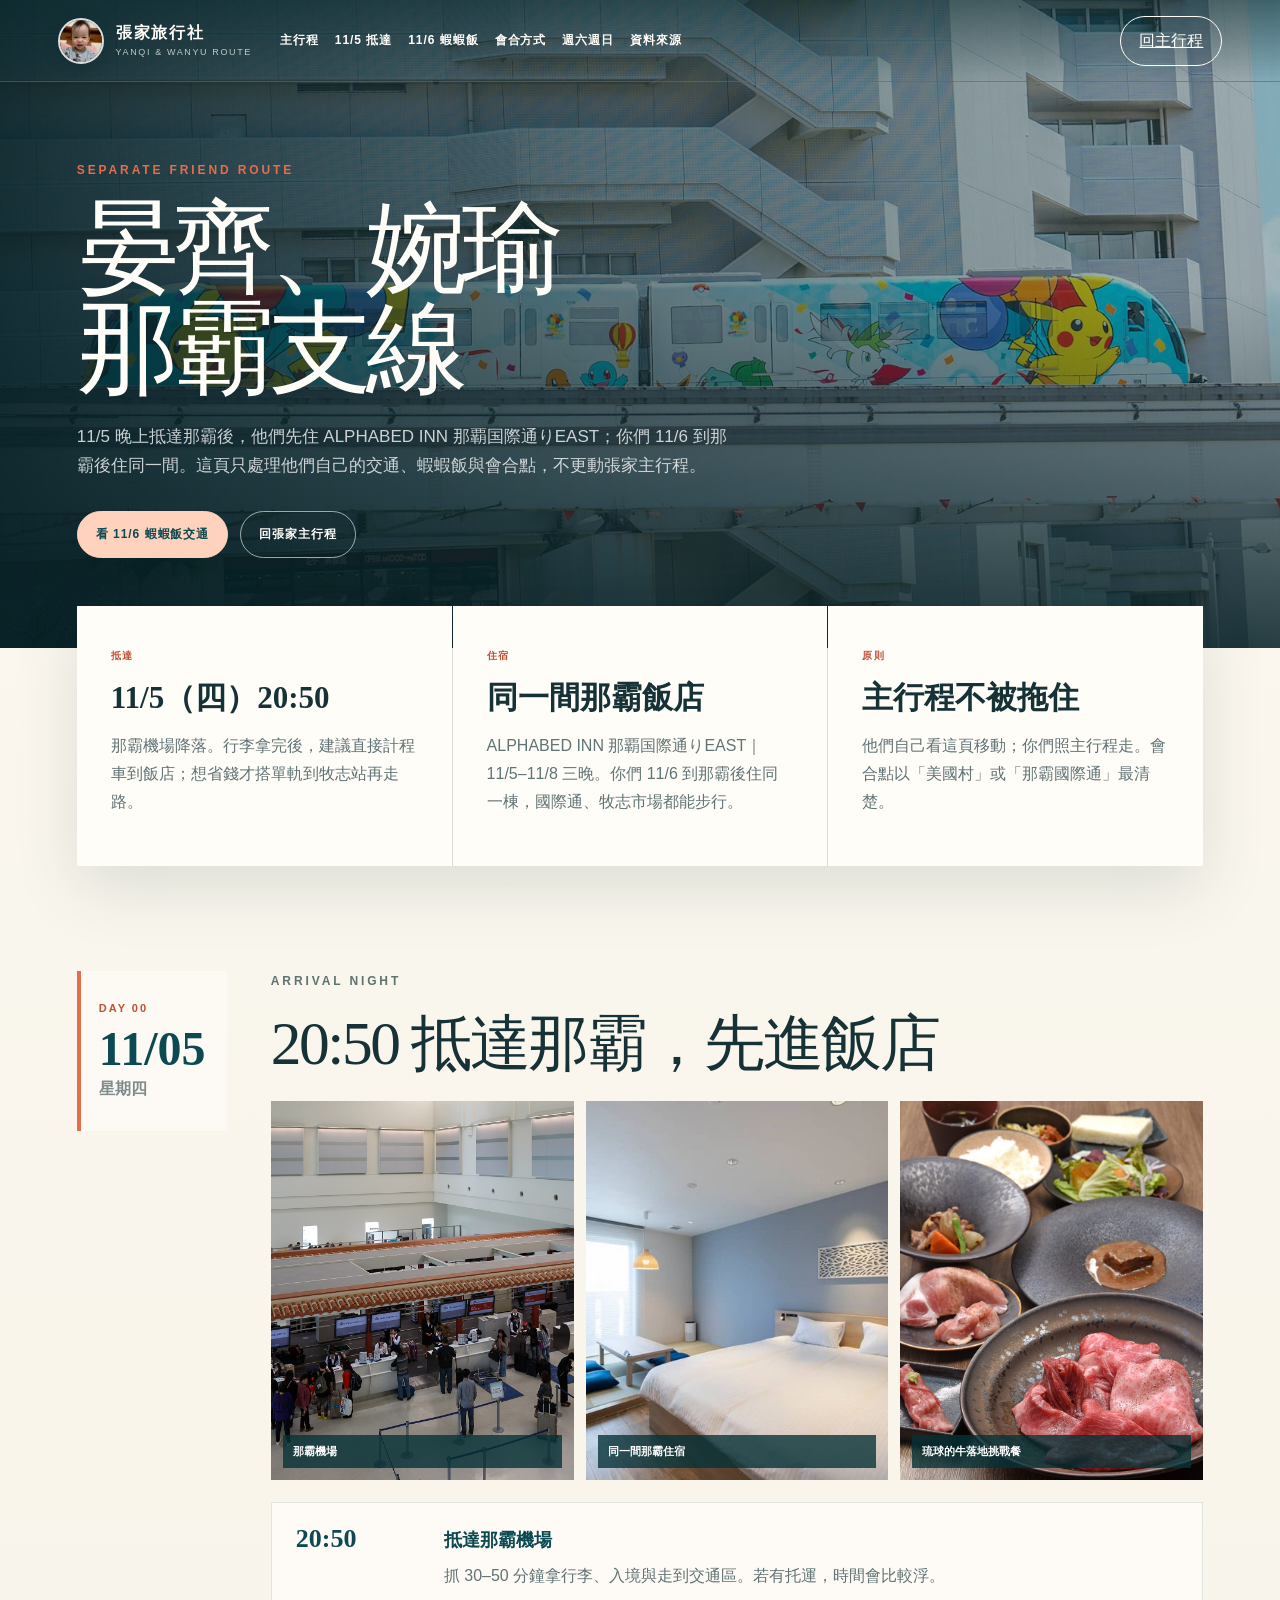
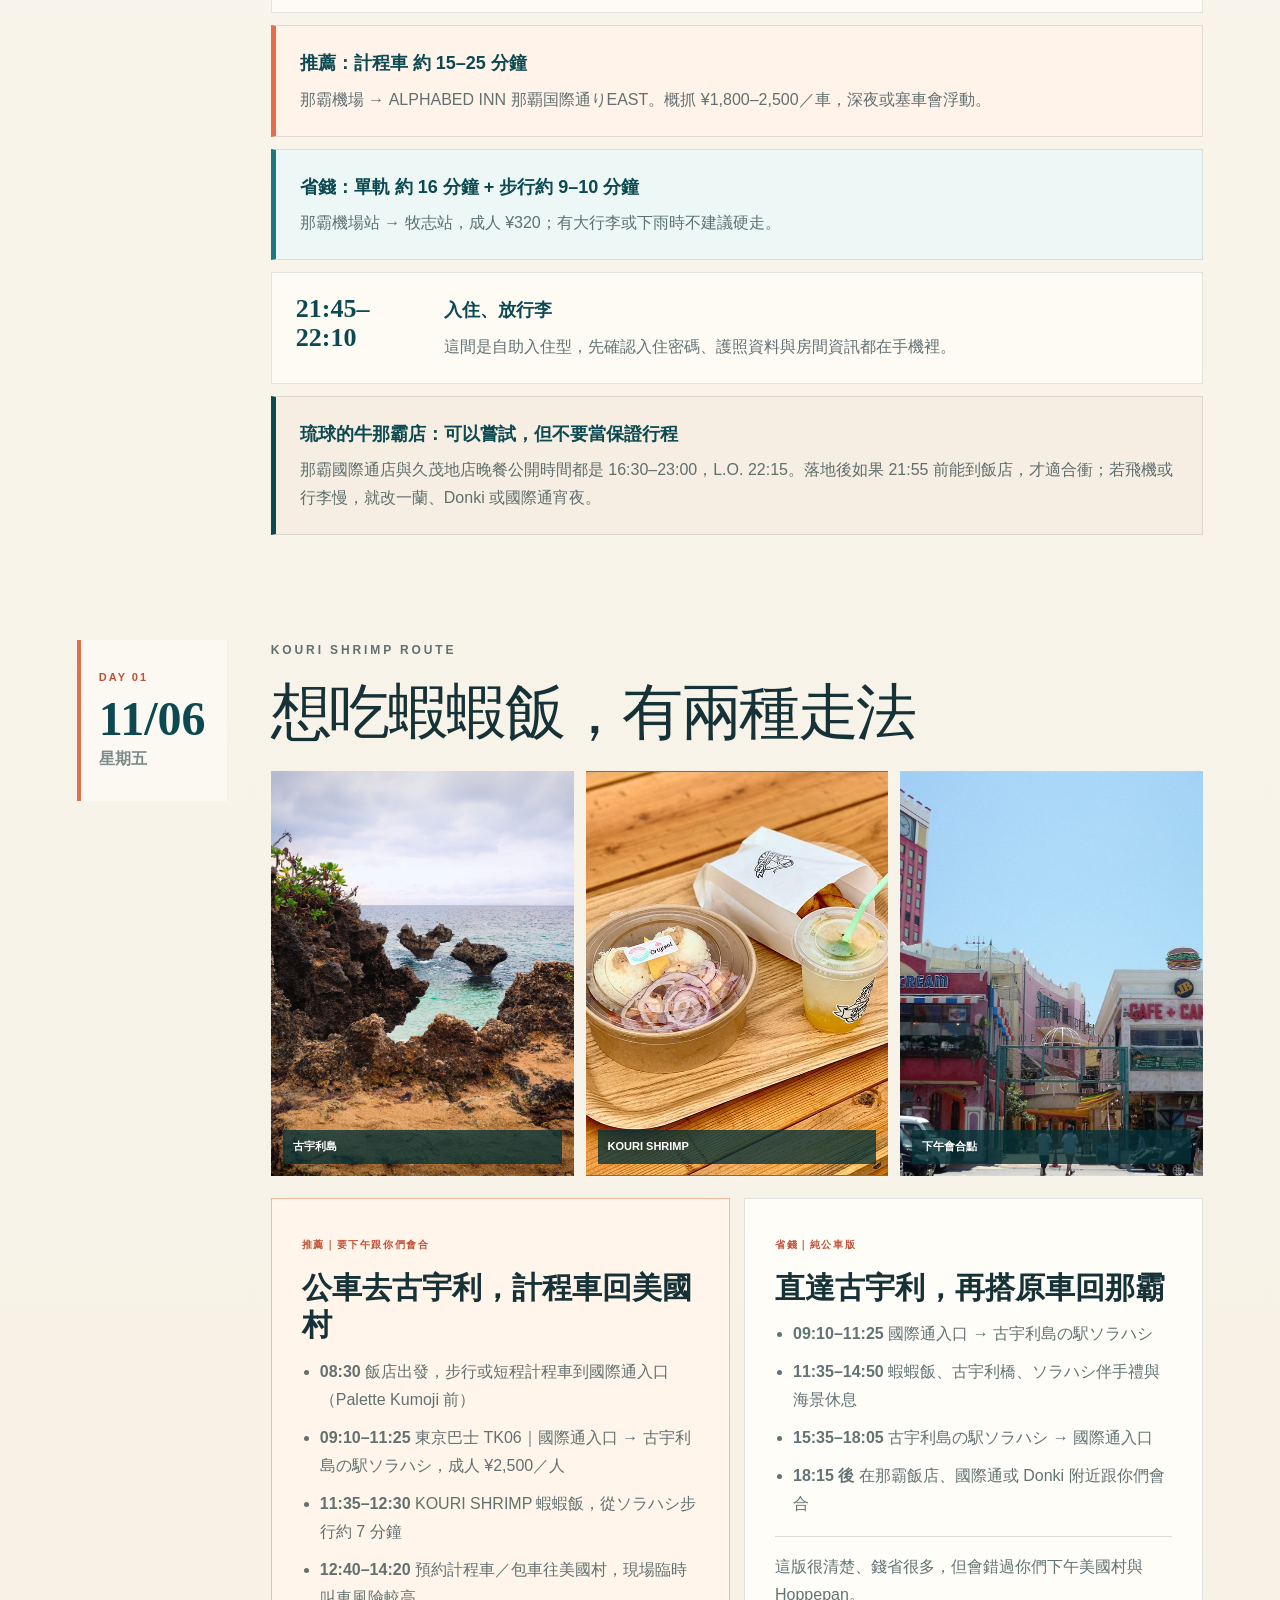
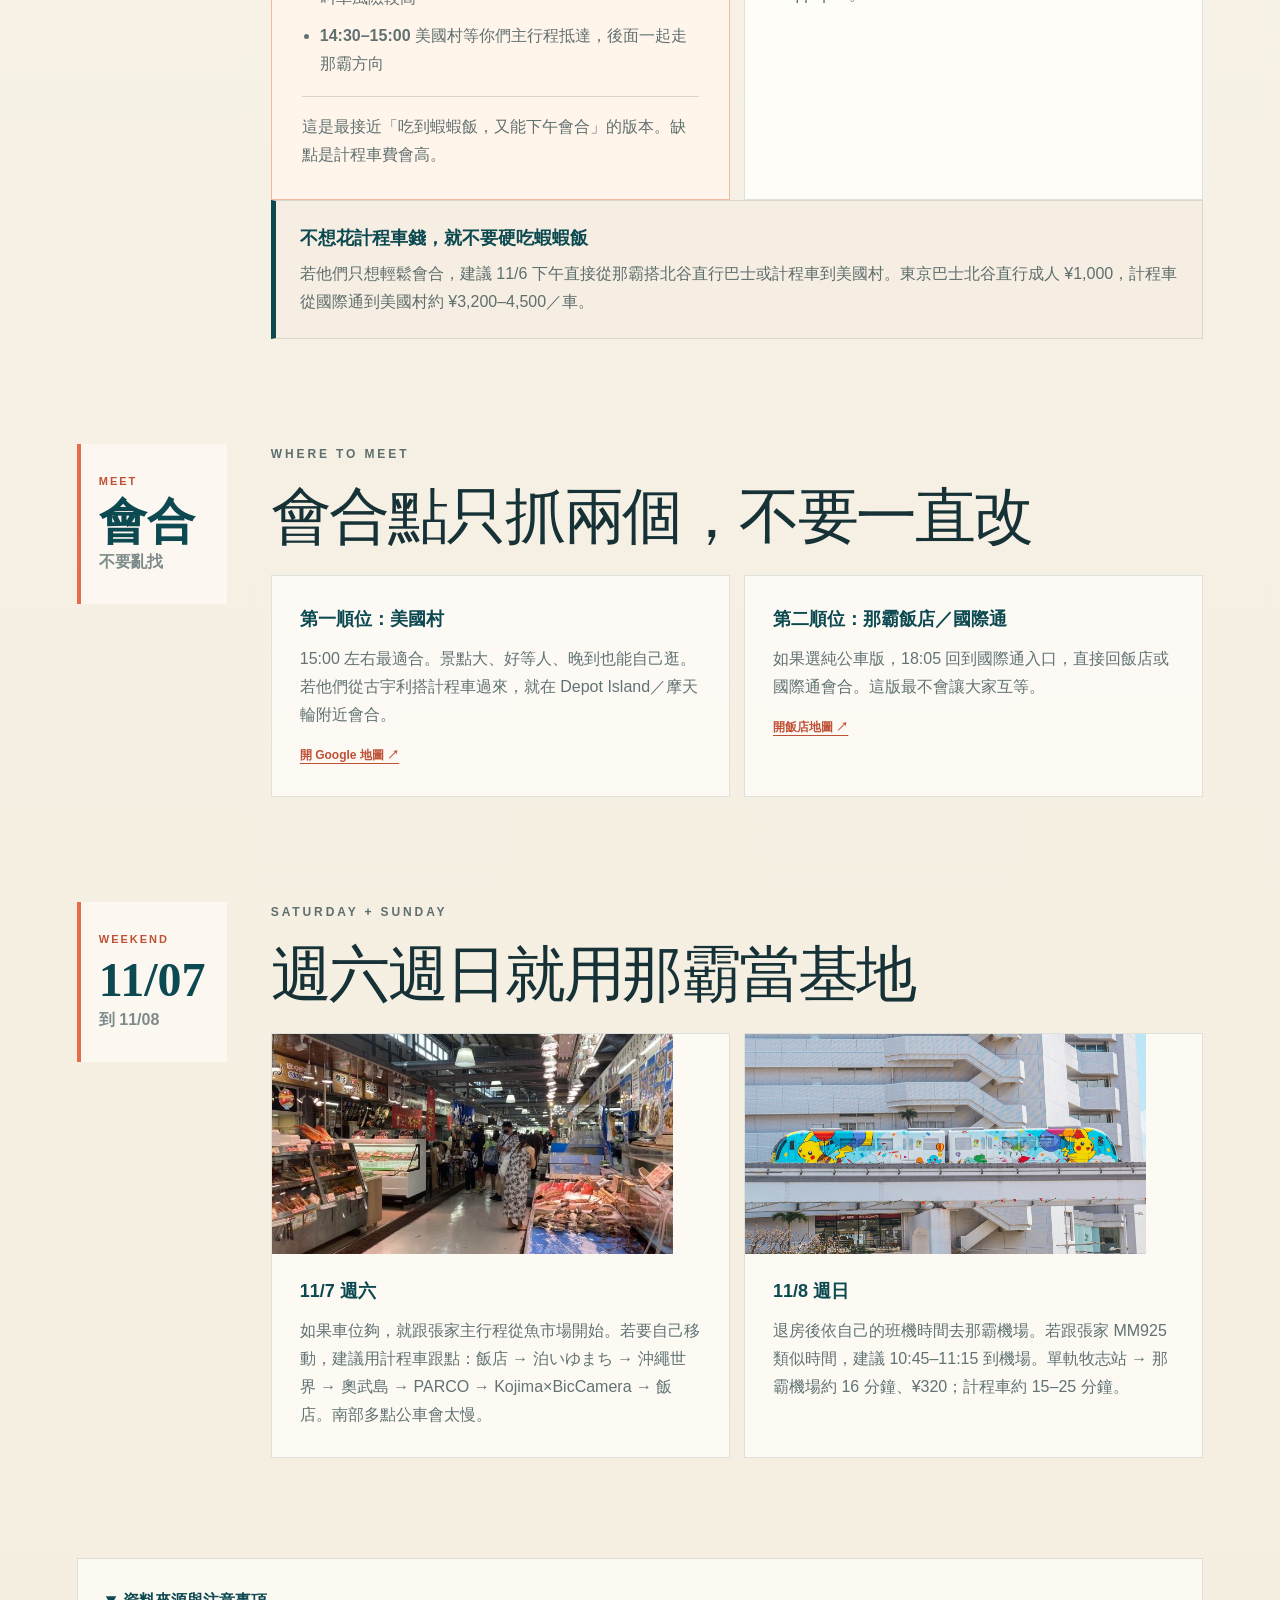
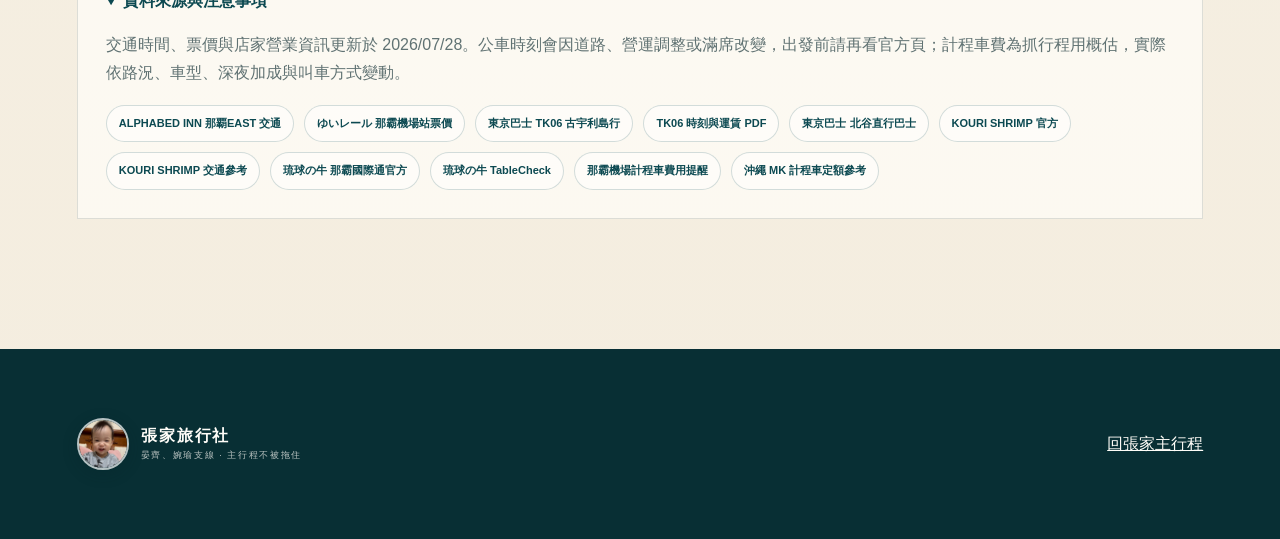
==== friends.html @ fd2e8e37 "Add friend transit route page" ====
<!doctype html>
<html lang="zh-Hant">
<head>
  <meta charset="utf-8">
  <meta name="viewport" content="width=device-width, initial-scale=1">
  <meta name="description" content="晏齊、婉瑜 2026 沖繩支線：11/5 晚到那霸，住 ALPHABED INN 那覇国際通りEAST，整理公車、單軌與計程車會合路線。">
  <meta name="theme-color" content="#0c4951">
  <title>晏齊、婉瑜沖繩支線｜張家旅行社</title>
  <link rel="stylesheet" href="styles.css?v=20260728-friends-1">
</head>
<body class="friend-page">
  <header class="site-header friend-header">
    <a class="brand" href="index.html#top" aria-label="回到張家旅行社主行程">
      <img class="brand-avatar" src="assets/chang-avatar.jpg?v=20260612-2" alt="張家旅行社大頭貼">
      <span>
        <strong>張家旅行社</strong>
        <small>YANQI & WANYU ROUTE</small>
      </span>
    </a>
    <nav id="desktopNav" aria-label="朋友路線導覽">
      <a href="index.html#itinerary">主行程</a>
      <a href="#arrival">11/5 抵達</a>
      <a href="#kouri">11/6 蝦蝦飯</a>
      <a href="#join">會合方式</a>
      <a href="#sat-sun">週六週日</a>
      <a href="#friend-sources">資料來源</a>
    </nav>
    <a class="print-button" href="index.html#itinerary">回主行程</a>
    <button class="menu-button" id="menuButton" type="button" aria-expanded="false" aria-controls="mobileNav">
      <span></span><span></span><span></span><b>選單</b>
    </button>
  </header>

  <div class="mobile-nav-backdrop" id="mobileNavBackdrop" hidden></div>
  <nav class="mobile-nav" id="mobileNav" aria-label="朋友路線手機導覽" aria-hidden="true">
    <div class="mobile-nav-head">
      <span>晏齊、婉瑜路線</span>
      <button id="closeMenuButton" type="button" aria-label="關閉選單">×</button>
    </div>
    <p class="mobile-nav-section-title">他們看這頁</p>
    <a href="#arrival"><b>01</b><span>11/5 抵達那霸<small>機場到飯店、琉球的牛風險</small></span></a>
    <a href="#kouri"><b>02</b><span>11/6 蝦蝦飯支線<small>公車省錢版與計程車會合版</small></span></a>
    <a href="#join"><b>03</b><span>跟主行程會合<small>美國村或那霸國際通</small></span></a>
    <a href="#sat-sun"><b>04</b><span>週六週日<small>那霸同行或自行移動</small></span></a>
    <a href="index.html#itinerary"><b>主</b><span>回張家主行程<small>你們原本的自駕路線</small></span></a>
  </nav>

  <nav class="mobile-quick-nav friend-quick-nav" aria-label="朋友路線快捷導覽">
    <a href="#arrival"><span>5</span>抵達</a>
    <a href="#kouri"><span>蝦</span>蝦飯</a>
    <a href="#join"><span>合</span>會合</a>
    <a href="#sat-sun"><span>日</span>週末</a>
    <button id="quickMenuButton" type="button"><span>☰</span>更多</button>
  </nav>

  <main id="top">
    <section class="friend-hero">
      <img src="assets/naha-monorail.jpg" alt="那霸單軌電車與市區交通">
      <div class="friend-hero-shade"></div>
      <div class="section-wrap friend-hero-content">
        <p class="section-kicker">SEPARATE FRIEND ROUTE</p>
        <h1>晏齊、婉瑜<br>那霸支線</h1>
        <p>11/5 晚上抵達那霸後，他們先住 ALPHABED INN 那覇国際通りEAST；你們 11/6 到那霸後住同一間。這頁只處理他們自己的交通、蝦蝦飯與會合點，不更動張家主行程。</p>
        <div class="friend-hero-actions">
          <a href="#kouri">看 11/6 蝦蝦飯交通</a>
          <a href="index.html#itinerary">回張家主行程</a>
        </div>
      </div>
    </section>

    <section class="friend-overview section-wrap">
      <article>
        <span>抵達</span>
        <h2>11/5（四）20:50</h2>
        <p>那霸機場降落。行李拿完後，建議直接計程車到飯店；想省錢才搭單軌到牧志站再走路。</p>
      </article>
      <article>
        <span>住宿</span>
        <h2>同一間那霸飯店</h2>
        <p>ALPHABED INN 那覇国際通りEAST｜11/5–11/8 三晚。你們 11/6 到那霸後住同一棟，國際通、牧志市場都能步行。</p>
      </article>
      <article>
        <span>原則</span>
        <h2>主行程不被拖住</h2>
        <p>他們自己看這頁移動；你們照主行程走。會合點以「美國村」或「那霸國際通」最清楚。</p>
      </article>
    </section>

    <section class="friend-day section-wrap" id="arrival">
      <div class="friend-day-side">
        <small>DAY 00</small>
        <b>11/05</b>
        <span>星期四</span>
      </div>
      <div class="friend-day-body">
        <p class="section-kicker">ARRIVAL NIGHT</p>
        <h2>20:50 抵達那霸，先進飯店</h2>
        <div class="friend-photo-row">
          <figure><img src="assets/naha-airport.jpg" alt="那霸機場"><figcaption>那霸機場</figcaption></figure>
          <figure><img src="assets/alphabed-inn-east-room.jpg?v=20260618-room-1" alt="ALPHABED INN 那霸房間"><figcaption>同一間那霸住宿</figcaption></figure>
          <figure><img src="assets/ryukyu-beef.jpg" alt="琉球的牛燒肉"><figcaption>琉球的牛落地挑戰餐</figcaption></figure>
        </div>
        <div class="friend-route-list">
          <div class="friend-step"><time>20:50</time><div><b>抵達那霸機場</b><p>抓 30–50 分鐘拿行李、入境與走到交通區。若有托運，時間會比較浮。</p></div></div>
          <div class="friend-move"><b>推薦：計程車 約 15–25 分鐘</b><p>那霸機場 → ALPHABED INN 那覇国際通りEAST。概抓 ¥1,800–2,500／車，深夜或塞車會浮動。</p></div>
          <div class="friend-move is-soft"><b>省錢：單軌 約 16 分鐘 + 步行約 9–10 分鐘</b><p>那霸機場站 → 牧志站，成人 ¥320；有大行李或下雨時不建議硬走。</p></div>
          <div class="friend-step"><time>21:45–22:10</time><div><b>入住、放行李</b><p>這間是自助入住型，先確認入住密碼、護照資料與房間資訊都在手機裡。</p></div></div>
          <div class="friend-alert"><b>琉球的牛那霸店：可以嘗試，但不要當保證行程</b><p>那霸國際通店與久茂地店晚餐公開時間都是 16:30–23:00，L.O. 22:15。落地後如果 21:55 前能到飯店，才適合衝；若飛機或行李慢，就改一蘭、Donki 或國際通宵夜。</p></div>
        </div>
      </div>
    </section>

    <section class="friend-day section-wrap" id="kouri">
      <div class="friend-day-side">
        <small>DAY 01</small>
        <b>11/06</b>
        <span>星期五</span>
      </div>
      <div class="friend-day-body">
        <p class="section-kicker">KOURI SHRIMP ROUTE</p>
        <h2>想吃蝦蝦飯，有兩種走法</h2>
        <div class="friend-photo-row">
          <figure><img src="assets/kouri-heart.jpg" alt="古宇利島海景"><figcaption>古宇利島</figcaption></figure>
          <figure><img src="assets/kouri-shrimp.jpg" alt="KOURI SHRIMP 蝦蝦飯"><figcaption>KOURI SHRIMP</figcaption></figure>
          <figure><img src="assets/american-village.jpg" alt="美國村"><figcaption>下午會合點</figcaption></figure>
        </div>

        <div class="friend-option-grid">
          <article class="friend-option-card is-recommended">
            <span>推薦｜要下午跟你們會合</span>
            <h3>公車去古宇利，計程車回美國村</h3>
            <ul>
              <li><b>08:30</b> 飯店出發，步行或短程計程車到國際通入口（Palette Kumoji 前）</li>
              <li><b>09:10–11:25</b> 東京巴士 TK06｜國際通入口 → 古宇利島の駅ソラハシ，成人 ¥2,500／人</li>
              <li><b>11:35–12:30</b> KOURI SHRIMP 蝦蝦飯，從ソラハシ步行約 7 分鐘</li>
              <li><b>12:40–14:20</b> 預約計程車／包車往美國村，現場臨時叫車風險較高</li>
              <li><b>14:30–15:00</b> 美國村等你們主行程抵達，後面一起走那霸方向</li>
            </ul>
            <p>這是最接近「吃到蝦蝦飯，又能下午會合」的版本。缺點是計程車費會高。</p>
          </article>

          <article class="friend-option-card">
            <span>省錢｜純公車版</span>
            <h3>直達古宇利，再搭原車回那霸</h3>
            <ul>
              <li><b>09:10–11:25</b> 國際通入口 → 古宇利島の駅ソラハシ</li>
              <li><b>11:35–14:50</b> 蝦蝦飯、古宇利橋、ソラハシ伴手禮與海景休息</li>
              <li><b>15:35–18:05</b> 古宇利島の駅ソラハシ → 國際通入口</li>
              <li><b>18:15 後</b> 在那霸飯店、國際通或 Donki 附近跟你們會合</li>
            </ul>
            <p>這版很清楚、錢省很多，但會錯過你們下午美國村與 Hoppepan。</p>
          </article>
        </div>

        <div class="friend-alert">
          <b>不想花計程車錢，就不要硬吃蝦蝦飯</b>
          <p>若他們只想輕鬆會合，建議 11/6 下午直接從那霸搭北谷直行巴士或計程車到美國村。東京巴士北谷直行成人 ¥1,000，計程車從國際通到美國村約 ¥3,200–4,500／車。</p>
        </div>
      </div>
    </section>

    <section class="friend-day section-wrap" id="join">
      <div class="friend-day-side">
        <small>MEET</small>
        <b>會合</b>
        <span>不要亂找</span>
      </div>
      <div class="friend-day-body">
        <p class="section-kicker">WHERE TO MEET</p>
        <h2>會合點只抓兩個，不要一直改</h2>
        <div class="friend-join-grid">
          <article>
            <h3>第一順位：美國村</h3>
            <p>15:00 左右最適合。景點大、好等人、晚到也能自己逛。若他們從古宇利搭計程車過來，就在 Depot Island／摩天輪附近會合。</p>
            <a href="https://www.google.com/maps/search/?api=1&query=American%20Village%20Okinawa" target="_blank" rel="noreferrer">開 Google 地圖 ↗</a>
          </article>
          <article>
            <h3>第二順位：那霸飯店／國際通</h3>
            <p>如果選純公車版，18:05 回到國際通入口，直接回飯店或國際通會合。這版最不會讓大家互等。</p>
            <a href="https://www.google.com/maps/search/?api=1&query=ALPHABED%20INN%20%E9%82%A3%E8%A6%87%E5%9B%BD%E9%9A%9B%E9%80%9A%E3%82%8AEAST" target="_blank" rel="noreferrer">開飯店地圖 ↗</a>
          </article>
        </div>
      </div>
    </section>

    <section class="friend-day section-wrap" id="sat-sun">
      <div class="friend-day-side">
        <small>WEEKEND</small>
        <b>11/07</b>
        <span>到 11/08</span>
      </div>
      <div class="friend-day-body">
        <p class="section-kicker">SATURDAY + SUNDAY</p>
        <h2>週六週日就用那霸當基地</h2>
        <div class="friend-weekend-grid">
          <article>
            <img src="assets/market-fish-2.jpg" alt="泊いゆまち魚市場">
            <h3>11/7 週六</h3>
            <p>如果車位夠，就跟張家主行程從魚市場開始。若要自己移動，建議用計程車跟點：飯店 → 泊いゆまち → 沖繩世界 → 奧武島 → PARCO → Kojima×BicCamera → 飯店。南部多點公車會太慢。</p>
          </article>
          <article>
            <img src="assets/naha-monorail.jpg" alt="那霸單軌">
            <h3>11/8 週日</h3>
            <p>退房後依自己的班機時間去那霸機場。若跟張家 MM925 類似時間，建議 10:45–11:15 到機場。單軌牧志站 → 那霸機場約 16 分鐘、¥320；計程車約 15–25 分鐘。</p>
          </article>
        </div>
      </div>
    </section>

    <section class="friend-sources section-wrap" id="friend-sources">
      <details open>
        <summary>資料來源與注意事項</summary>
        <p>交通時間、票價與店家營業資訊更新於 2026/07/28。公車時刻會因道路、營運調整或滿席改變，出發前請再看官方頁；計程車費為抓行程用概估，實際依路況、車型、深夜加成與叫車方式變動。</p>
        <div>
          <a href="https://alphabed-inn.jp/naha-east/access" target="_blank" rel="noreferrer">ALPHABED INN 那覇EAST 交通</a>
          <a href="https://www.yui-rail.co.jp/tc/routemap/nahakuko/?t=fare" target="_blank" rel="noreferrer">ゆいレール 那霸機場站票價</a>
          <a href="https://www.tokyobus.jp/okinawa/one-city-bus05/" target="_blank" rel="noreferrer">東京巴士 TK06 古宇利島行</a>
          <a href="https://www.tokyobus.jp/okinawa/wp-content/themes/tokyobus-okinawa/pdf/tk06-timetable2026.pdf" target="_blank" rel="noreferrer">TK06 時刻與運賃 PDF</a>
          <a href="https://www.tokyobus.jp/okinawa/one-city-bus04/" target="_blank" rel="noreferrer">東京巴士 北谷直行巴士</a>
          <a href="https://lovesokinawa.co.jp/" target="_blank" rel="noreferrer">KOURI SHRIMP 官方</a>
          <a href="https://www.gltjp.com/en/directory/item/14833/" target="_blank" rel="noreferrer">KOURI SHRIMP 交通參考</a>
          <a href="https://www.u-shi.net/naha.html" target="_blank" rel="noreferrer">琉球の牛 那霸國際通官方</a>
          <a href="https://www.tablecheck.com/ja/shops/yakiniku-naha/reserve" target="_blank" rel="noreferrer">琉球の牛 TableCheck</a>
          <a href="https://www.naha-airport.co.jp/access/taxi/" target="_blank" rel="noreferrer">那霸機場計程車費用提醒</a>
          <a href="https://www.mk-group.co.jp/okinawa/airport/" target="_blank" rel="noreferrer">沖繩 MK 計程車定額參考</a>
        </div>
      </details>
    </section>
  </main>

  <footer>
    <a class="brand" href="index.html#top">
      <img class="brand-avatar footer-avatar" src="assets/chang-avatar.jpg?v=20260612-2" alt="張家旅行社大頭貼">
      <span><strong>張家旅行社</strong><small>晏齊、婉瑜支線 · 主行程不被拖住</small></span>
    </a>
    <a href="index.html#itinerary">回張家主行程</a>
  </footer>

  <script>
    const header = document.querySelector(".site-header");
    const menuButton = document.querySelector("#menuButton");
    const quickMenuButton = document.querySelector("#quickMenuButton");
    const mobileNav = document.querySelector("#mobileNav");
    const mobileNavBackdrop = document.querySelector("#mobileNavBackdrop");
    const closeMenuButton = document.querySelector("#closeMenuButton");

    function setMobileMenu(isOpen) {
      document.body.classList.toggle("menu-open", isOpen);
      mobileNav.classList.toggle("is-open", isOpen);
      mobileNav.setAttribute("aria-hidden", String(!isOpen));
      menuButton.setAttribute("aria-expanded", String(isOpen));
      mobileNavBackdrop.hidden = !isOpen;
    }

    window.addEventListener("scroll", () => {
      header.classList.toggle("scrolled", window.scrollY > 60);
    }, { passive: true });

    [menuButton, quickMenuButton].forEach(button => button?.addEventListener("click", () => setMobileMenu(true)));
    closeMenuButton?.addEventListener("click", () => setMobileMenu(false));
    mobileNavBackdrop?.addEventListener("click", () => setMobileMenu(false));
    mobileNav?.querySelectorAll("a").forEach(link => link.addEventListener("click", () => setMobileMenu(false)));
  </script>
</body>
</html>
---- styles.css ----
:root {
  --ink: #163237;
  --deep: #0c4951;
  --sea: #1b7880;
  --aqua: #9dd9d2;
  --sand: #f2eadb;
  --paper: #fbf8f0;
  --white: #fffdf8;
  --coral: #e46d4b;
  --coral-dark: #bf5137;
  --line: rgba(22, 50, 55, 0.16);
  --shadow: 0 22px 60px rgba(20, 54, 58, 0.13);
}

* {
  box-sizing: border-box;
}

[hidden] {
  display: none !important;
}

html {
  scroll-behavior: smooth;
  overflow-x: hidden;
}

body {
  margin: 0;
  overflow-x: hidden;
  color: var(--ink);
  background: var(--paper);
  font-family: "Noto Sans TC", "PingFang TC", "Microsoft JhengHei", sans-serif;
  line-height: 1.75;
}

img {
  display: block;
  max-width: 100%;
}

button,
a {
  font: inherit;
}

a {
  color: inherit;
}

.site-header {
  position: fixed;
  z-index: 20;
  top: 0;
  left: 0;
  width: 100%;
  height: 82px;
  display: flex;
  align-items: center;
  justify-content: space-between;
  gap: 28px;
  padding: 0 4.5vw;
  color: var(--white);
  border-bottom: 1px solid rgba(255,255,255,0.2);
  background: linear-gradient(to bottom, rgba(8, 40, 44, 0.55), transparent);
  transition: background .25s, height .25s, box-shadow .25s;
}

.site-header.scrolled {
  height: 68px;
  color: var(--ink);
  background: rgba(251, 248, 240, 0.96);
  box-shadow: 0 8px 30px rgba(9, 44, 48, .1);
  backdrop-filter: blur(12px);
}

.brand {
  display: inline-flex;
  align-items: center;
  gap: 12px;
  text-decoration: none;
  line-height: 1.15;
}

.brand-mark {
  width: 42px;
  height: 42px;
  display: grid;
  place-items: center;
  color: var(--white);
  background: var(--coral);
  border-radius: 50%;
  font-family: Georgia, serif;
  font-size: 20px;
  font-weight: 700;
}

.brand-avatar {
  width: 46px;
  height: 46px;
  flex: 0 0 46px;
  object-fit: cover;
  object-position: center 30%;
  border: 2px solid rgba(255,255,255,.84);
  border-radius: 50%;
  box-shadow: 0 4px 15px rgba(5, 35, 39, .24);
}

.footer-avatar {
  width: 52px;
  height: 52px;
  flex-basis: 52px;
  border-color: rgba(255,255,255,.7);
}

.site-header.scrolled .brand-avatar {
  border-color: rgba(12, 73, 81, .18);
}

.brand strong,
.brand small {
  display: block;
}

.brand strong {
  letter-spacing: .12em;
}

.brand small {
  margin-top: 5px;
  font-size: 9px;
  letter-spacing: .18em;
  opacity: .72;
}

.site-header nav {
  display: flex;
  align-items: center;
  flex: 1 1 auto;
  gap: 16px;
  min-width: 0;
  margin-left: auto;
  overflow-x: auto;
  scrollbar-width: none;
  white-space: nowrap;
}

.site-header nav::-webkit-scrollbar {
  display: none;
}

.site-header nav a {
  flex: 0 0 auto;
  font-size: 12px;
  font-weight: 700;
  text-decoration: none;
  letter-spacing: .08em;
}

.print-button {
  padding: 10px 18px;
  color: inherit;
  border: 1px solid currentColor;
  border-radius: 999px;
  background: transparent;
  cursor: pointer;
}

.menu-button,
.mobile-nav,
.mobile-nav-backdrop,
.mobile-quick-nav,
.mobile-home-actions {
  display: none;
}

.menu-button {
  width: 52px;
  height: 52px;
  align-items: center;
  justify-content: center;
  flex-direction: column;
  gap: 4px;
  padding: 6px;
  color: inherit;
  border: 1px solid currentColor;
  border-radius: 50%;
  background: transparent;
}

.menu-button span {
  width: 19px;
  height: 1px;
  background: currentColor;
}

.menu-button b {
  margin-top: 1px;
  font-size: 8px;
  letter-spacing: .08em;
}

.hero {
  position: relative;
  min-height: 780px;
  height: 100vh;
  overflow: hidden;
  color: var(--white);
  background: var(--deep);
}

.hero > img {
  width: 100%;
  height: 100%;
  object-fit: cover;
  object-position: center center;
  animation: heroZoom 18s ease-out both;
}

@keyframes heroZoom {
  from { transform: scale(1.04); }
  to { transform: scale(1.13); }
}

.hero-shade {
  position: absolute;
  inset: 0;
  background:
    linear-gradient(90deg, rgba(20, 20, 18, .76) 0%, rgba(18, 27, 27, .35) 47%, rgba(18, 27, 27, .05) 78%),
    linear-gradient(0deg, rgba(9, 31, 33, .55) 0%, transparent 44%);
}

.hero-content {
  position: absolute;
  z-index: 2;
  top: 50%;
  left: 9vw;
  width: min(700px, 82vw);
  transform: translateY(-48%);
}

.eyebrow,
.section-kicker {
  margin: 0 0 18px;
  color: var(--coral);
  font-size: 12px;
  font-weight: 800;
  letter-spacing: .24em;
}

.hero .eyebrow {
  color: #ffd4bd;
}

.hero h1 {
  margin: 0;
  font-family: Georgia, "Noto Serif TC", serif;
  font-size: clamp(70px, 10vw, 150px);
  font-weight: 400;
  line-height: .83;
  letter-spacing: -.06em;
}

.hero h1 em {
  color: #fff1db;
  font-style: normal;
  font-size: .65em;
  letter-spacing: .04em;
}

.hero-lead {
  max-width: 520px;
  margin: 34px 0 30px;
  font-family: "Noto Serif TC", Georgia, serif;
  font-size: 18px;
  letter-spacing: .08em;
}

.flight-card {
  width: min(540px, 100%);
  display: grid;
  grid-template-columns: 1fr 80px 1fr;
  align-items: center;
  padding: 18px 22px;
  border: 1px solid rgba(255,255,255,.35);
  border-radius: 8px;
  background: rgba(6, 49, 54, .42);
  backdrop-filter: blur(10px);
}

.airport-note {
  margin: 12px 0 0;
  color: rgba(255,255,255,.68);
  font-size: 9px;
  font-weight: 700;
  letter-spacing: .18em;
}

.flight-card > div:last-child {
  text-align: right;
}

.flight-card span,
.flight-card strong {
  display: block;
}

.flight-card span {
  font-size: 11px;
  letter-spacing: .16em;
  opacity: .76;
}

.flight-card strong {
  margin-top: 5px;
  font-family: Georgia, serif;
  font-size: 19px;
  letter-spacing: .08em;
}

.flight-card strong b {
  margin-left: 8px;
  color: #ffcfb0;
  font-size: 27px;
  font-weight: 400;
}

.flight-line {
  position: relative;
  height: 1px;
  background: rgba(255,255,255,.48);
}

.flight-line .plane {
  position: absolute;
  top: 50%;
  left: 50%;
  width: 25px;
  height: 25px;
  display: grid;
  place-items: center;
  color: #ffcfb0;
  border: 1px solid rgba(255,255,255,.5);
  border-radius: 50%;
  background: #1e6570;
  transform: translate(-50%, -50%);
}

.hero-meta {
  position: absolute;
  z-index: 2;
  right: 4.5vw;
  bottom: 34px;
  display: flex;
  gap: 28px;
  font-size: 10px;
  font-weight: 700;
  letter-spacing: .2em;
}

.section-wrap {
  width: min(1180px, 88vw);
  margin: 0 auto;
}

.friend-page {
  background: linear-gradient(180deg, #fbf8f0 0%, #f4eddf 100%);
}

.friend-page .site-header {
  color: var(--white);
}

.friend-page .site-header.scrolled {
  color: var(--ink);
}

.friend-hero {
  position: relative;
  min-height: 600px;
  display: grid;
  align-items: end;
  overflow: hidden;
  padding: 160px 0 90px;
  color: var(--white);
  background: var(--deep);
}

.friend-hero > img {
  position: absolute;
  inset: 0;
  width: 100%;
  height: 100%;
  object-fit: cover;
  object-position: center center;
  opacity: .82;
}

.friend-hero-shade {
  position: absolute;
  inset: 0;
  background:
    linear-gradient(90deg, rgba(5, 31, 36, .88), rgba(5, 31, 36, .48) 46%, rgba(5, 31, 36, .18)),
    linear-gradient(0deg, rgba(5, 31, 36, .78), rgba(5, 31, 36, 0) 55%);
}

.friend-hero-content {
  position: relative;
  z-index: 1;
  max-width: 760px;
  margin-left: 6vw;
}

.friend-hero h1 {
  margin: 12px 0 22px;
  font-family: Georgia, "Noto Serif TC", serif;
  font-size: clamp(56px, 8vw, 104px);
  font-weight: 400;
  line-height: .98;
  letter-spacing: -.055em;
}

.friend-hero p:not(.section-kicker) {
  max-width: 660px;
  margin: 0;
  color: rgba(255,255,255,.78);
  font-size: 17px;
}

.friend-hero-actions {
  display: flex;
  flex-wrap: wrap;
  gap: 12px;
  margin-top: 30px;
}

.friend-hero-actions a {
  padding: 12px 18px;
  border: 1px solid rgba(255,255,255,.6);
  border-radius: 999px;
  color: var(--white);
  text-decoration: none;
  font-size: 12px;
  font-weight: 900;
  letter-spacing: .08em;
}

.friend-hero-actions a:first-child {
  color: var(--deep);
  border-color: #ffd2bd;
  background: #ffd2bd;
}

.friend-overview {
  position: relative;
  z-index: 2;
  display: grid;
  grid-template-columns: repeat(3, 1fr);
  gap: 1px;
  margin-top: -42px;
  background: rgba(22,50,55,.14);
  box-shadow: var(--shadow);
}

.friend-overview article {
  min-height: 230px;
  padding: 34px;
  background: var(--white);
}

.friend-overview span,
.friend-option-card > span {
  color: var(--coral-dark);
  font-size: 10px;
  font-weight: 900;
  letter-spacing: .16em;
}

.friend-overview h2 {
  margin: 12px 0 10px;
  font-family: Georgia, "Noto Serif TC", serif;
  font-size: 31px;
  line-height: 1.15;
}

.friend-overview p,
.friend-day p,
.friend-option-card li,
.friend-sources p {
  color: rgba(22,50,55,.68);
}

.friend-day {
  display: grid;
  grid-template-columns: 150px 1fr;
  gap: 44px;
  padding-top: 105px;
}

.friend-day-side {
  position: sticky;
  top: 104px;
  align-self: start;
  padding: 28px 18px;
  color: var(--deep);
  border-left: 4px solid var(--coral);
  background: rgba(255,253,248,.68);
}

.friend-day-side small,
.friend-day-side b,
.friend-day-side span {
  display: block;
}

.friend-day-side small {
  color: var(--coral-dark);
  font-size: 11px;
  font-weight: 900;
  letter-spacing: .18em;
}

.friend-day-side b {
  margin: 7px 0 2px;
  font-family: Georgia, serif;
  font-size: 48px;
  line-height: 1;
}

.friend-day-side span {
  color: rgba(22,50,55,.55);
  font-weight: 700;
}

.friend-day-body {
  min-width: 0;
}

.friend-day-body h2 {
  margin: 0 0 24px;
  font-family: Georgia, "Noto Serif TC", serif;
  font-size: clamp(36px, 4.8vw, 64px);
  font-weight: 400;
  line-height: 1.1;
  letter-spacing: -.04em;
}

.friend-photo-row {
  display: grid;
  grid-template-columns: repeat(3, 1fr);
  gap: 12px;
  margin-bottom: 22px;
}

.friend-photo-row figure {
  position: relative;
  min-height: 210px;
  margin: 0;
  overflow: hidden;
  background: var(--deep);
}

.friend-photo-row img {
  width: 100%;
  height: 100%;
  object-fit: cover;
}

.friend-photo-row figcaption {
  position: absolute;
  right: 12px;
  bottom: 12px;
  left: 12px;
  padding: 7px 10px;
  color: white;
  background: rgba(6, 49, 54, .78);
  font-size: 11px;
  font-weight: 900;
}

.friend-route-list {
  display: grid;
  gap: 12px;
}

.friend-step,
.friend-move,
.friend-alert {
  padding: 22px 24px;
  border: 1px solid rgba(22,50,55,.12);
  background: rgba(255,253,248,.84);
}

.friend-step {
  display: grid;
  grid-template-columns: 128px 1fr;
  gap: 20px;
}

.friend-step time {
  color: var(--deep);
  font-family: Georgia, serif;
  font-size: 26px;
  font-weight: 700;
  line-height: 1.1;
}

.friend-step b,
.friend-move b,
.friend-alert b,
.friend-join-grid h3,
.friend-weekend-grid h3 {
  color: var(--deep);
  font-size: 18px;
}

.friend-step p,
.friend-move p,
.friend-alert p {
  margin: 6px 0 0;
}

.friend-move {
  border-left: 5px solid var(--coral);
  background: #fff3ea;
}

.friend-move.is-soft {
  border-left-color: var(--sea);
  background: #edf8f6;
}

.friend-alert {
  border-left: 5px solid var(--deep);
  background: #f6eee2;
}

.friend-option-grid {
  display: grid;
  grid-template-columns: 1fr 1fr;
  gap: 14px;
  margin-top: 20px;
}

.friend-option-card {
  padding: 30px;
  border: 1px solid rgba(22,50,55,.13);
  background: var(--white);
}

.friend-option-card.is-recommended {
  border-color: rgba(228,109,75,.45);
  background: #fff5eb;
}

.friend-option-card h3 {
  margin: 12px 0 14px;
  font-family: Georgia, "Noto Serif TC", serif;
  font-size: 30px;
  line-height: 1.25;
}

.friend-option-card ul {
  padding-left: 18px;
  margin: 0;
}

.friend-option-card li + li {
  margin-top: 10px;
}

.friend-option-card p {
  margin: 18px 0 0;
  padding-top: 16px;
  border-top: 1px solid var(--line);
}

.friend-join-grid,
.friend-weekend-grid {
  display: grid;
  grid-template-columns: repeat(2, 1fr);
  gap: 14px;
}

.friend-join-grid article,
.friend-weekend-grid article {
  padding: 28px;
  border: 1px solid rgba(22,50,55,.13);
  background: rgba(255,253,248,.84);
}

.friend-join-grid h3,
.friend-weekend-grid h3 {
  margin: 0 0 10px;
}

.friend-join-grid p,
.friend-weekend-grid p {
  margin: 0;
}

.friend-join-grid a {
  display: inline-block;
  margin-top: 16px;
  color: var(--coral-dark);
  font-size: 12px;
  font-weight: 900;
  text-underline-offset: 4px;
}

.friend-weekend-grid img {
  width: 100%;
  height: 220px;
  max-width: calc(100% + 56px);
  margin: -28px -28px 22px;
  object-fit: cover;
}

.friend-sources {
  padding: 100px 0 130px;
}

.friend-sources details {
  padding: 28px;
  border: 1px solid rgba(22,50,55,.14);
  background: rgba(255,253,248,.76);
}

.friend-sources summary {
  cursor: pointer;
  color: var(--deep);
  font-weight: 900;
}

.friend-sources div {
  display: flex;
  flex-wrap: wrap;
  gap: 10px;
  margin-top: 18px;
}

.friend-sources a {
  padding: 8px 12px;
  color: var(--deep);
  border: 1px solid rgba(12,73,81,.18);
  border-radius: 999px;
  background: rgba(255,255,255,.52);
  font-size: 11px;
  font-weight: 900;
  text-decoration: none;
}

.intro {
  display: grid;
  grid-template-columns: .9fr 1.1fr;
  gap: 10vw;
  padding-top: 130px;
  padding-bottom: 120px;
}

.intro h2,
.section-heading h2,
.festival-banner h2,
.route-summary h2,
.booking h2 {
  margin: 0;
  font-family: Georgia, "Noto Serif TC", serif;
  font-size: clamp(44px, 5.2vw, 74px);
  font-weight: 400;
  line-height: 1.15;
  letter-spacing: -.04em;
}

.intro-copy {
  padding-top: 34px;
  font-family: "Noto Serif TC", Georgia, serif;
  font-size: 18px;
}

.intro-copy > p {
  margin: 0;
}

.weather-note {
  display: grid;
  grid-template-columns: 100px 1fr;
  gap: 22px;
  margin-top: 38px;
  padding-top: 26px;
  border-top: 1px solid var(--line);
  font-family: "Noto Sans TC", sans-serif;
  font-size: 14px;
}

.weather-note strong {
  color: var(--coral-dark);
}

.island-mood {
  width: min(1380px, 94vw);
  min-height: 760px;
  display: grid;
  grid-template-columns: 1.05fr .95fr 1fr;
  grid-template-rows: 390px 300px;
  gap: 14px;
  margin: 0 auto 130px;
}

.island-mood figure {
  position: relative;
  min-width: 0;
  margin: 0;
  overflow: hidden;
  background: var(--deep);
}

.island-mood figure::after {
  position: absolute;
  inset: 0;
  content: "";
  background: linear-gradient(to top, rgba(4, 37, 41, .72), transparent 58%);
}

.island-mood img {
  width: 100%;
  height: 100%;
  object-fit: cover;
  transition: transform .8s ease;
}

.island-mood figure:hover img {
  transform: scale(1.045);
}

.island-mood figcaption {
  position: absolute;
  z-index: 1;
  left: 28px;
  bottom: 24px;
  color: var(--white);
  font-family: "Noto Serif TC", Georgia, serif;
  font-size: 19px;
  letter-spacing: .04em;
}

.island-mood figcaption span {
  display: block;
  margin-bottom: 4px;
  color: #ffc4a4;
  font-family: "Noto Sans TC", sans-serif;
  font-size: 9px;
  font-weight: 800;
  letter-spacing: .22em;
}

.mood-tall {
  grid-row: 1 / 3;
}

.mood-wide {
  grid-column: 2 / 4;
}

.mood-quote {
  display: flex;
  flex-direction: column;
  justify-content: center;
  padding: 42px;
  color: var(--white);
  background: var(--deep);
}

.mood-quote blockquote {
  margin: 0;
  font-family: "Noto Serif TC", Georgia, serif;
  font-size: clamp(20px, 2vw, 29px);
  line-height: 1.8;
}

.mood-night img {
  object-position: center 65%;
}

.social-picks {
  padding-bottom: 130px;
}

.social-heading h2 {
  font-family: Georgia, "Noto Serif TC", serif;
  font-size: clamp(44px, 5.2vw, 74px);
  font-weight: 400;
  line-height: 1.15;
  letter-spacing: -.04em;
}

.social-grid {
  display: grid;
  grid-template-columns: repeat(12, 1fr);
  grid-auto-rows: 260px;
  gap: 18px;
}

.pick-card {
  position: relative;
  grid-column: span 4;
  overflow: hidden;
  color: var(--white);
  background: var(--deep);
  box-shadow: 0 16px 36px rgba(20, 54, 58, .12);
}

.pick-featured {
  grid-column: span 7;
  grid-row: span 2;
}

.pick-featured + .pick-card,
.pick-featured + .pick-card + .pick-card {
  grid-column: span 5;
}

.pick-media {
  position: absolute;
  inset: 0;
  display: block;
}

.pick-media::after {
  position: absolute;
  inset: 0;
  content: "";
  background: linear-gradient(to top, rgba(5, 33, 37, .92) 0%, rgba(5, 33, 37, .12) 67%);
}

.pick-media img {
  width: 100%;
  height: 100%;
  object-fit: cover;
  transition: transform .75s ease;
}

.pick-card:hover .pick-media img {
  transform: scale(1.045);
}

.pick-featured .pick-media img {
  object-position: center center;
}

.pick-hanon {
  background: #d98682;
}

.pick-hanon .pick-media img {
  padding: 20px 20px 72px;
  object-fit: contain;
  object-position: right center;
}

.pick-hanon .pick-media::after {
  background: linear-gradient(to top, rgba(90, 34, 34, .9) 0%, rgba(90, 34, 34, .05) 70%);
}

.pick-copy {
  position: absolute;
  z-index: 1;
  right: 24px;
  bottom: 21px;
  left: 24px;
  pointer-events: none;
}

.pick-featured .pick-copy {
  right: 38px;
  bottom: 34px;
  left: 38px;
}

.pick-tag {
  display: block;
  margin-bottom: 6px;
  color: #ffd0b2;
  font-size: 10px;
  font-weight: 800;
  letter-spacing: .16em;
}

.pick-copy h3 {
  margin: 0;
  font-family: Georgia, "Noto Serif TC", serif;
  font-size: clamp(24px, 2.4vw, 37px);
  font-weight: 400;
  line-height: 1.15;
}

.pick-copy p {
  max-width: 560px;
  margin: 8px 0 0;
  color: rgba(255,255,255,.82);
  font-size: 13px;
  line-height: 1.65;
}

.pick-copy a {
  display: inline-block;
  margin-top: 10px;
  color: #ffd0b2;
  font-size: 11px;
  font-weight: 800;
  letter-spacing: .08em;
  pointer-events: auto;
  text-underline-offset: 4px;
}

.pick-card:not(.pick-featured) .pick-copy p {
  display: none;
}

.social-note {
  margin: 18px 0 0;
  color: rgba(22, 50, 55, .58);
  font-size: 12px;
  text-align: right;
}

.catalog-section {
  padding: 125px 0;
}

.spot-catalog {
  color: var(--white);
  background: #0a3f46;
}

.food-catalog {
  background: #f2e4d4;
}

.shopping-catalog {
  background: #e4efeb;
}

.catalog-heading h2 {
  margin: 0;
  font-family: Georgia, "Noto Serif TC", serif;
  font-size: clamp(44px, 5.2vw, 74px);
  font-weight: 400;
  line-height: 1.15;
  letter-spacing: -.04em;
}

.spot-catalog .catalog-heading > p {
  color: rgba(255,255,255,.68);
}

.catalog-filter {
  display: flex;
  flex-wrap: wrap;
  gap: 8px;
  margin: -25px 0 36px;
}

.catalog-filter button {
  padding: 8px 15px;
  color: #ffd0b2;
  border: 1px solid rgba(255,255,255,.2);
  border-radius: 999px;
  background: transparent;
  font-size: 10px;
  font-weight: 800;
  letter-spacing: .1em;
  cursor: pointer;
  transition: color .2s, background .2s, border-color .2s;
}

.catalog-filter button:hover,
.catalog-filter button.is-active {
  color: var(--deep);
  border-color: #ffd0b2;
  background: #ffd0b2;
}

.food-filter {
  margin-top: -25px;
}

.food-filter button {
  color: var(--deep);
  border-color: rgba(12, 73, 81, .22);
}

.food-filter button:hover,
.food-filter button.is-active {
  color: var(--white);
  border-color: var(--deep);
  background: var(--deep);
}

.interactive-map-shell {
  margin-bottom: 32px;
  padding: 18px;
  color: var(--ink);
  border-radius: 8px;
  background: var(--white);
  box-shadow: 0 20px 55px rgba(0, 20, 23, .2);
}

.food-map-shell {
  box-shadow: 0 18px 45px rgba(52, 39, 24, .13);
}

.map-title {
  display: flex;
  align-items: flex-end;
  justify-content: space-between;
  gap: 35px;
  padding: 7px 7px 16px;
}

.map-title span {
  color: var(--coral-dark);
  font-size: 9px;
  font-weight: 900;
  letter-spacing: .18em;
}

.map-title h3 {
  margin: 2px 0 0;
  font-family: "Noto Serif TC", Georgia, serif;
  font-size: 25px;
}

.map-title p {
  max-width: 430px;
  margin: 0;
  color: rgba(22, 50, 55, .58);
  font-size: 11px;
}

.leaflet-map {
  width: 100%;
  height: 520px;
  overflow: hidden;
  border-radius: 5px;
  background: #d9e8e5;
}

.map-key {
  display: flex;
  justify-content: flex-end;
  gap: 18px;
  padding: 13px 5px 0;
  color: rgba(22, 50, 55, .65);
  font-size: 10px;
  font-weight: 800;
}

.map-key span {
  display: inline-flex;
  align-items: center;
  gap: 6px;
}

.map-key i {
  width: 9px;
  height: 9px;
  border-radius: 50%;
}

.key-north {
  background: #287ea1;
}

.key-central {
  background: #e0734e;
}

.key-south {
  background: #5f9467;
}

.map-pin {
  width: 28px;
  height: 28px;
  display: grid;
  place-items: center;
  color: white;
  border: 2px solid white;
  border-radius: 50% 50% 50% 4px;
  box-shadow: 0 3px 10px rgba(0,0,0,.28);
  font-size: 12px;
  font-weight: 900;
  transform: rotate(-45deg);
}

.map-pin span {
  transform: rotate(45deg);
}

.map-pin.north {
  background: #287ea1;
}

.map-pin.central {
  background: #e0734e;
}

.map-pin.south {
  background: #5f9467;
}

.map-pin.food-pin {
  border-radius: 50%;
  background: var(--coral);
  transform: none;
}

.map-pin.food-pin span {
  transform: none;
}

.leaflet-popup-content-wrapper {
  border-radius: 5px;
}

.leaflet-popup-content {
  min-width: 145px;
  font-family: "Noto Sans TC", "Microsoft JhengHei", sans-serif;
  line-height: 1.55;
}

.leaflet-popup-content b,
.leaflet-popup-content small {
  display: block;
}

.leaflet-popup-content b {
  color: var(--deep);
  font-size: 14px;
}

.leaflet-popup-content small {
  color: var(--coral-dark);
  font-size: 10px;
  font-weight: 800;
}

.catalog-card.is-filtered,
.food-map-card.is-filtered {
  display: none;
}

.catalog-grid {
  display: grid;
  grid-template-columns: repeat(4, 1fr);
  gap: 12px;
}

.catalog-card {
  position: relative;
  min-height: 350px;
  overflow: hidden;
  background: #163237;
}

.catalog-featured {
  grid-column: span 2;
}

.catalog-card::after {
  position: absolute;
  inset: 0;
  content: "";
  background: linear-gradient(to top, rgba(3, 27, 30, .95), rgba(3, 27, 30, .08) 72%);
}

.catalog-card > img {
  width: 100%;
  height: 100%;
  object-fit: cover;
  transition: transform .65s ease;
}

.catalog-card:hover > img {
  transform: scale(1.045);
}

.catalog-card > div {
  position: absolute;
  z-index: 1;
  right: 22px;
  bottom: 21px;
  left: 22px;
}

.catalog-card span {
  color: #ffbe9d;
  font-size: 9px;
  font-weight: 800;
  letter-spacing: .16em;
}

.catalog-card h3 {
  margin: 3px 0 0;
  font-family: "Noto Serif TC", Georgia, serif;
  font-size: 24px;
  font-weight: 500;
}

.catalog-card p {
  margin: 7px 0 0;
  color: rgba(255,255,255,.72);
  font-size: 11px;
  line-height: 1.6;
}

.catalog-card a {
  display: inline-block;
  margin-top: 9px;
  color: #ffd0b2;
  font-size: 10px;
  font-weight: 800;
  text-underline-offset: 4px;
}

.food-map-grid {
  display: grid;
  grid-template-columns: repeat(3, 1fr);
  gap: 12px;
}

.food-map-card {
  position: relative;
  min-height: 255px;
  padding: 31px;
  border: 1px solid rgba(22, 50, 55, .12);
  background: rgba(255,253,248,.84);
}

.food-map-card > b {
  position: absolute;
  top: 21px;
  right: 23px;
  color: rgba(12, 73, 81, .13);
  font-family: Georgia, serif;
  font-size: 48px;
  font-weight: 400;
  line-height: 1;
}

.food-map-card > span {
  color: var(--coral-dark);
  font-size: 9px;
  font-weight: 900;
  letter-spacing: .15em;
}

.food-map-card h3 {
  max-width: 85%;
  margin: 14px 0 9px;
  font-family: "Noto Serif TC", Georgia, serif;
  font-size: 22px;
  line-height: 1.35;
}

.food-map-card p {
  margin: 0;
  color: rgba(22, 50, 55, .68);
  font-size: 12px;
}

.food-map-card a {
  position: absolute;
  bottom: 25px;
  left: 31px;
  color: var(--sea);
  font-size: 10px;
  font-weight: 900;
  text-underline-offset: 4px;
}

.food-must {
  background: #fff5eb;
}

.food-book::after {
  position: absolute;
  top: 0;
  left: 0;
  padding: 4px 9px;
  color: var(--white);
  content: "建議預約";
  background: var(--coral);
  font-size: 8px;
  font-weight: 900;
  letter-spacing: .1em;
}

.taste-board {
  display: grid;
  grid-template-columns: 1fr 1.35fr 1fr;
  gap: 1px;
  margin-top: 28px;
  background: rgba(22, 50, 55, .13);
}

.taste-board > div {
  padding: 29px;
  background: var(--white);
}

.taste-board span {
  display: block;
  margin-bottom: 13px;
  color: var(--coral-dark);
  font-size: 10px;
  font-weight: 900;
  letter-spacing: .15em;
}

.taste-board b {
  display: inline-block;
  margin: 0 5px 7px 0;
  padding: 5px 9px;
  border: 1px solid var(--line);
  border-radius: 999px;
  font-size: 10px;
}

.taste-board p {
  margin: 8px 0 0;
  color: rgba(22, 50, 55, .6);
  font-size: 11px;
}

.shopping-grid {
  display: grid;
  grid-template-columns: repeat(5, 1fr);
  gap: 12px;
}

.shopping-card {
  position: relative;
  min-height: 420px;
  padding: 28px 24px;
  border-top: 4px solid var(--sea);
  background: var(--white);
  box-shadow: 0 13px 36px rgba(20, 54, 58, .08);
}

.shopping-top {
  border-top-color: var(--coral);
}

.shopping-rank {
  display: flex;
  align-items: center;
  justify-content: space-between;
}

.shopping-rank b {
  color: rgba(12, 73, 81, .16);
  font-family: Georgia, serif;
  font-size: 43px;
  font-weight: 400;
}

.shopping-rank span {
  color: var(--coral-dark);
  font-size: 9px;
  font-weight: 900;
}

.shopping-card h3 {
  margin: 25px 0 13px;
  font-family: "Noto Serif TC", Georgia, serif;
  font-size: 21px;
  line-height: 1.4;
}

.shopping-card p {
  color: rgba(22, 50, 55, .68);
  font-size: 12px;
}

.shopping-card .shopping-tips {
  margin-top: -28px;
  margin-bottom: 45px;
  padding: 9px 10px;
  color: rgba(22, 50, 55, .76);
  border: 1px solid rgba(228, 109, 75, .18);
  border-radius: 9px;
  background: #fff3e9;
  font-size: 11px;
  line-height: 1.65;
}

.shopping-card .shopping-tips b {
  color: var(--coral-dark);
}

.shopping-card dl {
  margin: 22px 0 45px;
  padding-top: 15px;
  border-top: 1px solid var(--line);
  font-size: 10px;
}

.shopping-card dt {
  margin-top: 9px;
  color: var(--coral-dark);
  font-weight: 900;
}

.shopping-card dd {
  margin: 2px 0 0;
}

.shopping-card > a {
  position: absolute;
  bottom: 25px;
  left: 24px;
  color: var(--sea);
  font-size: 10px;
  font-weight: 900;
  text-underline-offset: 4px;
}

.late-night-panel {
  margin-top: 24px;
  padding: 26px;
  color: var(--white);
  background: linear-gradient(135deg, #102f36, #0a1f24);
  box-shadow: 0 16px 42px rgba(20, 54, 58, .16);
}

.late-night-head {
  display: grid;
  grid-template-columns: minmax(0, 1fr) minmax(260px, 420px);
  gap: 22px;
  align-items: end;
  margin-bottom: 18px;
}

.late-night-head h3 {
  margin: 0;
  font-family: "Noto Serif TC", Georgia, serif;
  font-size: clamp(25px, 3vw, 39px);
  line-height: 1.35;
}

.late-night-head p:last-child {
  margin: 0;
  color: rgba(255,255,255,.66);
  font-size: 12px;
}

.late-night-grid {
  display: grid;
  grid-template-columns: repeat(5, 1fr);
  gap: 10px;
}

.late-night-grid article {
  padding: 16px 14px;
  border: 1px solid rgba(255,255,255,.12);
  background: rgba(255,255,255,.06);
}

.late-night-grid b,
.late-night-grid span {
  display: inline-block;
  vertical-align: middle;
}

.late-night-grid b {
  margin-right: 8px;
  color: #ffbf9d;
  font-family: Georgia, serif;
  font-size: 24px;
  font-weight: 400;
}

.late-night-grid span {
  color: rgba(255,255,255,.58);
  font-size: 9px;
  font-weight: 900;
  letter-spacing: .1em;
}

.late-night-grid h4 {
  margin: 9px 0 6px;
  font-size: 15px;
}

.late-night-grid p {
  margin: 0;
  color: rgba(255,255,255,.68);
  font-size: 11px;
  line-height: 1.65;
}

.pass-section {
  padding: 125px 0;
  color: var(--white);
  background: var(--deep);
}

.pass-section .catalog-heading > p {
  color: rgba(255,255,255,.65);
}

.pass-grid {
  display: grid;
  grid-template-columns: 1fr 1fr;
  gap: 18px;
}

.pass-card {
  position: relative;
  padding: 43px;
  border: 1px solid rgba(255,255,255,.2);
  background: rgba(255,255,255,.04);
}

.pass-recommended {
  color: var(--ink);
  border-color: transparent;
  background: #e4efeb;
}

.pass-label {
  display: inline-block;
  padding: 5px 10px;
  color: #ffd2ba;
  border: 1px solid rgba(255,255,255,.25);
  font-size: 9px;
  font-weight: 900;
  letter-spacing: .14em;
}

.pass-recommended .pass-label {
  color: var(--coral-dark);
  border-color: rgba(191, 81, 55, .25);
}

.pass-card h3 {
  margin: 21px 0 14px;
  font-family: Georgia, "Noto Serif TC", serif;
  font-size: clamp(31px, 3vw, 45px);
  font-weight: 400;
  line-height: 1.2;
}

.pass-card > p {
  color: rgba(255,255,255,.68);
}

.pass-recommended > p {
  color: rgba(22, 50, 55, .7);
}

.pass-card ul {
  margin: 22px 0 26px;
  padding: 0;
  list-style: none;
}

.pass-card li {
  padding: 8px 0 8px 19px;
  border-top: 1px solid rgba(255,255,255,.12);
  font-size: 12px;
  line-height: 1.5;
}

.pass-recommended li {
  border-color: var(--line);
}

.pass-card li b,
.pass-card li span {
  display: block;
}

.pass-card li b {
  color: currentColor;
  font-size: 12px;
}

.pass-card li span {
  margin-top: 2px;
  color: rgba(255,255,255,.62);
  font-size: 11px;
  line-height: 1.45;
}

.pass-recommended li span {
  color: rgba(22, 50, 55, .66);
}

.pass-card li::before {
  margin-left: -19px;
  margin-right: 8px;
  color: var(--coral);
  content: "＋";
  font-weight: 900;
}

.pass-card a {
  color: #ffd0b2;
  font-size: 11px;
  font-weight: 900;
  text-underline-offset: 5px;
}

.pass-recommended a {
  color: var(--coral-dark);
}

.pass-note {
  margin: 22px 0 0;
  color: rgba(255,255,255,.55);
  font-size: 11px;
}

.faq-section {
  padding-top: 125px;
  padding-bottom: 125px;
}

.faq-list {
  border-top: 1px solid var(--line);
}

.faq-list details {
  border-bottom: 1px solid var(--line);
}

.faq-list summary {
  display: flex;
  gap: 20px;
  padding: 24px 0;
  cursor: pointer;
  font-family: "Noto Serif TC", Georgia, serif;
  font-size: 20px;
  list-style: none;
}

.faq-list summary b {
  color: var(--coral-dark);
  font-family: Georgia, serif;
}

.faq-list p {
  max-width: 960px;
  margin: -4px 0 27px 52px;
  color: rgba(22, 50, 55, .68);
  font-size: 13px;
}

.festival-banner {
  display: grid;
  grid-template-columns: 110px 1fr auto;
  align-items: center;
  gap: 38px;
  margin-bottom: 130px;
  padding: 46px;
  color: var(--white);
  background: var(--deep);
  box-shadow: var(--shadow);
}

.festival-date {
  display: flex;
  flex-direction: column;
  align-items: center;
  justify-content: center;
  height: 120px;
  border: 1px solid rgba(255,255,255,.28);
}

.festival-date span {
  font-size: 11px;
  letter-spacing: .22em;
}

.festival-date strong {
  font-family: Georgia, serif;
  font-size: 50px;
  font-weight: 400;
  line-height: 1;
}

.festival-banner h2 {
  font-size: clamp(30px, 3.5vw, 48px);
}

.festival-banner p:not(.section-kicker) {
  max-width: 760px;
  margin: 14px 0 0;
  color: rgba(255,255,255,.76);
  font-size: 14px;
}

.festival-banner > a {
  align-self: end;
  white-space: nowrap;
  color: #ffd0b2;
  font-size: 13px;
  font-weight: 700;
  text-underline-offset: 5px;
}

.event-radar {
  scroll-margin-top: 88px;
  padding-bottom: 125px;
}

.event-heading {
  align-items: flex-start;
}

.event-grid {
  display: grid;
  grid-template-columns: repeat(12, minmax(0, 1fr));
  gap: 22px;
}

.event-card {
  grid-column: span 4;
  overflow: hidden;
  display: flex;
  flex-direction: column;
  min-width: 0;
  border: 1px solid var(--line);
  background: var(--white);
  box-shadow: 0 16px 42px rgba(20, 54, 58, .08);
}

.event-card-featured {
  grid-column: span 8;
  display: grid;
  grid-template-columns: 1.15fr 1fr;
}

.event-card > img {
  width: 100%;
  height: 218px;
  object-fit: cover;
}

.event-card-featured > img {
  height: 100%;
  min-height: 390px;
}

.event-card-copy {
  display: flex;
  flex: 1;
  flex-direction: column;
  padding: 27px;
}

.event-card-meta {
  display: flex;
  align-items: center;
  justify-content: space-between;
  gap: 12px;
  color: rgba(22, 50, 55, .58);
  font-size: 10px;
  font-weight: 800;
  letter-spacing: .08em;
}

.event-status {
  display: inline-flex;
  align-items: center;
  min-height: 24px;
  padding: 3px 9px;
  color: var(--deep);
  border-radius: 999px;
  background: #dceeea;
  letter-spacing: .03em;
}

.event-status-wait {
  color: #83472f;
  background: #f5e3d5;
}

.event-status-priority {
  color: #fff;
  background: var(--coral-dark);
}

.event-card h3 {
  margin: 17px 0 9px;
  font-family: "Noto Serif TC", Georgia, serif;
  font-size: 25px;
  line-height: 1.25;
}

.event-card p {
  margin: 0;
  color: rgba(22, 50, 55, .7);
  font-size: 13px;
}

.event-card-copy > strong {
  display: block;
  margin: 17px 0 0;
  color: var(--deep);
  font-size: 12px;
  line-height: 1.65;
}

.event-actions {
  display: flex;
  flex-wrap: wrap;
  gap: 9px;
  margin-top: auto;
  padding-top: 22px;
}

.event-actions a {
  padding: 8px 12px;
  color: var(--deep);
  border: 1px solid rgba(12, 73, 81, .2);
  border-radius: 999px;
  font-size: 11px;
  font-weight: 800;
  text-decoration: none;
}

.event-actions a:first-child {
  color: var(--white);
  border-color: var(--deep);
  background: var(--deep);
}

.event-exclusion {
  display: flex;
  gap: 13px;
  margin-top: 22px;
  padding: 20px 24px;
  color: rgba(22, 50, 55, .68);
  border-left: 4px solid var(--coral);
  background: #f4eddf;
  font-size: 12px;
}

.event-exclusion b {
  flex: 0 0 auto;
  color: var(--ink);
}

.plans {
  padding-bottom: 120px;
}

.plan-matrix {
  scroll-margin-top: 88px;
  padding-bottom: 130px;
}

.matrix-legend,
.matrix-area-nav {
  display: flex;
  flex-wrap: wrap;
  gap: 9px;
}

.matrix-legend {
  margin: -24px 0 18px;
}

.matrix-status,
.matrix-area-nav a {
  display: inline-flex;
  align-items: center;
  gap: 6px;
  min-height: 34px;
  padding: 6px 12px;
  border-radius: 999px;
  font-size: 11px;
  font-weight: 800;
  text-decoration: none;
}

.matrix-status b {
  font-size: 16px;
}

.matrix-status.is-main {
  color: var(--white);
  background: var(--deep);
}

.matrix-status.is-option {
  color: #91482f;
  background: #f5dfd0;
}

.matrix-status.is-none {
  color: rgba(22, 50, 55, .5);
  background: #ece9e1;
}

.matrix-area-nav {
  margin-bottom: 20px;
}

.matrix-area-nav a {
  color: var(--deep);
  border: 1px solid rgba(12, 73, 81, .2);
  background: var(--white);
}

.matrix-scroll {
  overflow-x: auto;
  border: 1px solid var(--line);
  background: var(--white);
  box-shadow: 0 18px 45px rgba(20, 54, 58, .08);
  scrollbar-color: var(--sea) #e7e1d6;
}

.mobile-matrix {
  display: none;
}

.comparison-table {
  width: 100%;
  min-width: 650px;
  border-collapse: separate;
  border-spacing: 0;
  font-size: 12px;
}

.comparison-table.single-plan-table {
  min-width: 0;
}

.single-plan-table thead th:first-child,
.single-plan-table tbody th[scope="row"] {
  width: 58%;
}

.single-plan-table td {
  width: 42%;
}

.comparison-table th,
.comparison-table td {
  padding: 13px 12px;
  border-right: 1px solid rgba(22, 50, 55, .09);
  border-bottom: 1px solid rgba(22, 50, 55, .09);
  text-align: center;
  vertical-align: middle;
}

.comparison-table thead th {
  position: sticky;
  z-index: 4;
  top: 0;
  color: var(--white);
  background: var(--deep);
  font-size: 15px;
}

.comparison-table thead th:first-child {
  z-index: 6;
  left: 0;
  min-width: 270px;
  text-align: left;
}

.comparison-table thead small {
  color: rgba(255,255,255,.65);
  font-size: 9px;
  font-weight: 500;
}

.comparison-table tbody th[scope="row"] {
  position: sticky;
  z-index: 2;
  left: 0;
  min-width: 270px;
  color: var(--ink);
  background: #fffdf8;
  text-align: left;
  font-size: 13px;
}

.comparison-table td {
  min-width: 82px;
  font-family: Georgia, serif;
  font-size: 18px;
  font-weight: 700;
}

.comparison-table td small {
  display: block;
  margin-top: 1px;
  font-family: "Noto Sans TC", "Microsoft JhengHei", sans-serif;
  font-size: 9px;
  font-weight: 700;
}

.comparison-table td.is-main {
  color: var(--deep);
  background: rgba(157, 217, 210, .18);
}

.comparison-table td.is-option {
  color: var(--coral-dark);
  background: rgba(242, 234, 219, .55);
}

.comparison-table td.is-none {
  color: rgba(22, 50, 55, .24);
}

.comparison-table .matrix-region th {
  scroll-margin-top: 90px;
  padding: 11px 15px;
  color: var(--white);
  background: var(--sea);
  text-align: left;
  font-size: 12px;
  letter-spacing: .09em;
}

.matrix-kind {
  display: inline-flex;
  min-width: 38px;
  justify-content: center;
  margin-right: 9px;
  padding: 3px 6px;
  color: var(--white);
  border-radius: 3px;
  font-size: 9px;
  font-weight: 900;
  letter-spacing: .08em;
}

.matrix-kind.is-spot {
  background: var(--sea);
}

.matrix-kind.is-food {
  background: var(--coral-dark);
}

.matrix-kind.is-market {
  background: #72533f;
}

.matrix-kind.is-shopping {
  background: #6a4c93;
}

.whale-note {
  display: grid;
  grid-template-columns: 250px 1fr auto;
  align-items: center;
  gap: 28px;
  margin-top: 22px;
  padding: 27px 30px;
  color: var(--white);
  background: #123e52;
}

.whale-note div span,
.whale-note div strong {
  display: block;
}

.whale-note div span {
  color: #8ed7df;
  font-size: 9px;
  font-weight: 900;
  letter-spacing: .17em;
}

.whale-note div strong {
  margin-top: 4px;
  font-family: "Noto Serif TC", Georgia, serif;
  font-size: 20px;
}

.whale-note p {
  margin: 0;
  color: rgba(255,255,255,.76);
  font-size: 12px;
}

.whale-note a {
  white-space: nowrap;
  color: #ffd0b2;
  font-size: 11px;
  font-weight: 800;
  text-underline-offset: 4px;
}

.section-heading {
  display: flex;
  align-items: flex-end;
  justify-content: space-between;
  gap: 50px;
  margin-bottom: 55px;
}

.section-heading > p {
  max-width: 430px;
  margin: 0 0 8px;
  color: rgba(22, 50, 55, .68);
}

.plan-grid {
  display: grid;
  grid-template-columns: repeat(2, 1fr);
  gap: 24px;
}

.plan-grid.single-plan {
  grid-template-columns: minmax(0, 920px);
  justify-content: center;
}

.plan-grid.single-plan .plan-card {
  width: 100%;
}

.plan-card {
  position: relative;
  overflow: hidden;
  padding: 42px;
  border: 1px solid var(--line);
  background: var(--white);
  box-shadow: 0 12px 34px rgba(20, 54, 58, .06);
}

.plan-card-featured {
  border-color: transparent;
  background: #e7f1ec;
}

.plan-card-c {
  background: #f3e8db;
}

.plan-card-d {
  color: #eef8f6;
  border-color: transparent;
  background:
    linear-gradient(135deg, rgba(7, 62, 68, .9), rgba(20, 112, 118, .88)),
    url("assets/taketomi-island.webp") center / cover;
}

.plan-card-d .plan-label {
  color: rgba(255,255,255,.09);
}

.plan-card-d .plan-summary,
.plan-card-d .hotel-area span {
  color: #ffd0b2;
}

.plan-card-d ul {
  color: rgba(255,255,255,.78);
}

.plan-card-d .hotel-area {
  color: rgba(255,255,255,.82);
  background: rgba(3, 43, 48, .45);
}

.plan-card-d .select-plan {
  color: white;
  border-color: rgba(255,255,255,.75);
}

.plan-badge-island {
  color: var(--deep);
  background: #aee7df;
}

.stay.ishigaki {
  flex: 1.5;
  color: var(--deep);
  background: #aee7df;
}

.plan-label {
  position: absolute;
  top: -28px;
  right: 22px;
  color: rgba(12, 73, 81, .07);
  font-family: Georgia, serif;
  font-size: 170px;
  line-height: 1;
}

.plan-badge {
  position: relative;
  z-index: 1;
  display: inline-block;
  padding: 5px 11px;
  color: var(--white);
  border-radius: 999px;
  background: var(--coral);
  font-size: 11px;
  font-weight: 800;
  letter-spacing: .12em;
}

.plan-badge-light {
  color: var(--deep);
  background: var(--aqua);
}

.plan-badge-sunset {
  color: #fff;
  background: #b66a4c;
}

.plan-card-not-recommended {
  grid-column: 1 / -1;
  border-color: rgba(164, 65, 48, .32);
  background: #fff8f4;
}

.plan-card-no-pass {
  border-style: dashed;
  background: #f7f7f2;
}

.plan-badge-warning {
  background: #9f3f32;
}

.plan-warning {
  position: relative;
  margin: 18px 0 0;
  padding: 14px 16px;
  color: #74382f;
  border-left: 4px solid #9f3f32;
  background: #f6e2dc;
  font-size: 12px;
  line-height: 1.7;
}

.plan-warning b {
  display: block;
  margin-bottom: 3px;
  font-size: 11px;
  letter-spacing: .1em;
}

.plan-card h3 {
  position: relative;
  margin: 24px 0 8px;
  font-family: "Noto Serif TC", Georgia, serif;
  font-size: 28px;
}

.plan-summary {
  position: relative;
  margin: 0;
  color: var(--coral-dark);
  font-weight: 700;
}

.stay-track {
  position: relative;
  display: flex;
  gap: 4px;
  height: 84px;
  margin: 30px 0;
}

.stay {
  min-width: 90px;
  display: flex;
  flex: 1;
  align-items: center;
  justify-content: center;
  gap: 10px;
  color: var(--white);
  background: var(--deep);
}

.stay.onna {
  background: var(--sea);
}

.stay.chatan {
  flex: 1.5;
  background: var(--sea);
}

.stay-long {
  flex: 1.5;
}

.stay b {
  font-family: Georgia, serif;
  font-size: 30px;
  font-weight: 400;
}

.stay span {
  font-size: 13px;
  letter-spacing: .12em;
}

.plan-card ul {
  min-height: 104px;
  margin: 0 0 30px;
  padding: 0;
  list-style: none;
  color: rgba(22, 50, 55, .76);
  font-size: 14px;
}

.hotel-area {
  min-height: 74px;
  margin: 0 0 24px;
  padding: 14px 16px;
  color: rgba(22, 50, 55, .8);
  border-left: 3px solid var(--coral);
  background: rgba(255,255,255,.62);
  font-size: 12px;
  line-height: 1.75;
}

.hotel-area span {
  display: block;
  color: var(--coral-dark);
  font-size: 9px;
  font-weight: 800;
  letter-spacing: .16em;
}

.plan-card li {
  position: relative;
  padding-left: 20px;
}

.plan-card li::before {
  position: absolute;
  left: 0;
  content: "＋";
  color: var(--coral);
}

.select-plan {
  width: 100%;
  padding: 13px 20px;
  color: var(--deep);
  border: 1px solid var(--deep);
  background: transparent;
  font-weight: 800;
  cursor: pointer;
  transition: .2s;
}

.select-plan:hover,
.select-plan.is-active {
  color: var(--white);
  background: var(--deep);
}

.plan-verdict {
  display: grid;
  grid-template-columns: minmax(230px, .7fr) minmax(0, 1.5fr);
  gap: 28px;
  margin-top: 24px;
  padding: 24px 28px;
  color: var(--white);
  background: var(--deep);
}

.plan-verdict b {
  color: #ffd0b2;
  font-family: "Noto Serif TC", Georgia, serif;
  font-size: 18px;
  line-height: 1.55;
}

.plan-verdict span {
  color: rgba(255,255,255,.78);
  font-size: 13px;
  line-height: 1.8;
}

.route-summary {
  color: var(--white);
  background: var(--deep);
}

.route-inner {
  min-height: 320px;
  display: grid;
  grid-template-columns: .8fr 1.2fr;
  align-items: center;
  gap: 80px;
  padding-top: 70px;
  padding-bottom: 70px;
}

.route-summary h2 {
  font-size: clamp(38px, 4vw, 58px);
}

.route-summary p:not(.section-kicker) {
  color: rgba(255,255,255,.72);
}

.city-cinema {
  position: relative;
  height: 680px;
  overflow: hidden;
  color: var(--white);
  background: var(--deep);
}

.city-cinema > img {
  width: 100%;
  height: 100%;
  object-fit: cover;
}

.city-cinema-shade {
  position: absolute;
  inset: 0;
  background: linear-gradient(90deg, rgba(5, 42, 47, .88), rgba(5, 42, 47, .25) 70%, transparent);
}

.city-cinema-copy {
  position: absolute;
  top: 50%;
  left: max(6vw, calc((100vw - 1180px) / 2));
  width: min(560px, 82vw);
  transform: translateY(-50%);
}

.city-cinema-copy h2 {
  margin: 0;
  font-family: Georgia, "Noto Serif TC", serif;
  font-size: clamp(42px, 5.2vw, 72px);
  font-weight: 400;
  line-height: 1.18;
  letter-spacing: -.04em;
}

.city-cinema-copy p:last-child {
  max-width: 500px;
  margin-top: 25px;
  color: rgba(255,255,255,.76);
}

.route-map {
  display: flex;
  align-items: center;
  justify-content: center;
}

.route-stop {
  position: relative;
  min-width: 112px;
  text-align: center;
}

.route-stop::after {
  position: absolute;
  top: 25px;
  left: calc(50% + 30px);
  width: calc(100% - 60px);
  height: 1px;
  content: "";
  background: rgba(255,255,255,.4);
  transform: translateX(50%);
}

.route-stop:last-child::after {
  display: none;
}

.route-dot {
  position: relative;
  z-index: 1;
  width: 52px;
  height: 52px;
  display: grid;
  place-items: center;
  margin: 0 auto 10px;
  border: 1px solid rgba(255,255,255,.55);
  border-radius: 50%;
  background: var(--sea);
  font-family: Georgia, serif;
  font-size: 19px;
}

.route-stop b,
.route-stop small {
  display: block;
}

.route-stop b {
  font-size: 13px;
  letter-spacing: .1em;
}

.route-stop small {
  margin-top: 2px;
  color: rgba(255,255,255,.56);
  font-size: 10px;
}

.itinerary {
  padding-top: 130px;
  padding-bottom: 140px;
}

.itinerary-heading {
  align-items: center;
}

.single-plan-label {
  display: inline-flex;
  align-items: center;
  min-height: 42px;
  padding: 9px 16px;
  color: var(--white);
  border-radius: 999px;
  background: var(--deep);
  font-size: 12px;
  font-weight: 900;
  letter-spacing: .08em;
}

.itinerary-intro {
  max-width: 630px;
  margin: 15px 0 0;
  color: rgba(22, 50, 55, .64);
  font-size: 13px;
}

.plan-switch {
  display: flex;
  padding: 4px;
  border: 1px solid var(--line);
  border-radius: 999px;
  background: var(--white);
}

.plan-switch button {
  min-width: 100px;
  padding: 9px 17px;
  color: var(--ink);
  border: 0;
  border-radius: 999px;
  background: transparent;
  font-size: 13px;
  font-weight: 800;
  cursor: pointer;
}

.plan-switch button.is-active {
  color: var(--white);
  background: var(--deep);
}

.day-list {
  border-top: 1px solid var(--line);
}

.day-card {
  display: grid;
  grid-template-columns: 110px minmax(0, 1fr);
  gap: 24px 42px;
  padding: 58px 0;
  border-bottom: 1px solid var(--line);
}

.day-number {
  font-family: Georgia, serif;
}

.day-number small,
.day-number strong,
.day-number span {
  display: block;
}

.day-number small {
  color: var(--coral-dark);
  font-size: 11px;
  font-weight: 700;
  letter-spacing: .18em;
}

.day-number strong {
  margin: 2px 0 7px;
  color: var(--deep);
  font-size: 58px;
  font-weight: 400;
  line-height: 1;
}

.day-number span {
  color: rgba(22, 50, 55, .55);
  font-size: 11px;
  letter-spacing: .08em;
}

.day-content h3 {
  margin: 0 0 8px;
  font-family: "Noto Serif TC", Georgia, serif;
  font-size: 28px;
  line-height: 1.4;
}

.day-subtitle {
  margin: 0 0 23px;
  color: var(--coral-dark);
  font-size: 13px;
  font-weight: 800;
  letter-spacing: .06em;
}

.journey-flow {
  overflow: hidden;
  border: 1px solid rgba(15, 109, 113, .26);
  border-radius: 10px;
  background: rgba(255, 255, 255, .76);
  box-shadow: 0 12px 32px rgba(12, 73, 81, .06);
}

.journey-flow-head {
  display: flex;
  align-items: center;
  justify-content: space-between;
  gap: 16px;
  padding: 12px 16px;
  color: var(--white);
  background: var(--sea);
}

.journey-flow-head b {
  font-size: 14px;
  letter-spacing: .1em;
}

.journey-flow-head small {
  color: rgba(255, 255, 255, .78);
  font-size: 10px;
}

.journey-flow-list {
  padding: 5px 16px 10px;
}

.journey-stop {
  display: grid;
  grid-template-columns: 112px minmax(0, 1fr);
  gap: 15px;
  padding: 13px 0;
  border-bottom: 1px solid rgba(22, 50, 55, .1);
}

.journey-stop time {
  color: var(--sea);
  font-family: Georgia, serif;
  font-size: 14px;
  font-weight: 800;
  white-space: nowrap;
}

.journey-stop b,
.journey-stop small {
  display: block;
}

.journey-stop b {
  color: var(--deep);
  font-size: 14px;
}

.journey-stop small {
  margin-top: 3px;
  color: rgba(22, 50, 55, .62);
  font-size: 11px;
  line-height: 1.55;
}

.journey-stop-night {
  margin: 8px -6px 0;
  padding: 12px 6px;
  border-bottom: 0;
  border-left: 4px solid #7351b7;
  border-radius: 10px;
  background: #f1ecff;
}

.journey-stop-night time,
.journey-stop-night b {
  color: #4b327e;
}

.journey-stop-night small {
  color: rgba(56, 43, 92, .72);
}

.journey-ticket,
.journey-shop-note,
.print-journey-ticket,
.print-journey-shop-note {
  display: inline-block;
  width: fit-content;
  max-width: 100%;
  margin-top: 5px;
  padding: 3px 8px;
  border-radius: 8px;
  font-size: 10px;
  font-weight: 900;
  line-height: 1.45;
  white-space: normal;
}

.journey-ticket {
  color: #7b311f;
  background: #ffe3d2;
}

.journey-ticket.is-pass,
.print-journey-ticket.is-pass {
  color: #063f45;
  background: #d9f1ec;
}

.journey-shop-note,
.print-journey-shop-note {
  color: #735119;
  border: 1px solid rgba(182, 132, 43, .26);
  background: #fff6d9;
}

.print-journey-ticket {
  color: #7b311f;
  background: #ffe3d2;
}

.journey-move {
  display: grid;
  grid-template-columns: 48px 106px minmax(0, 1fr);
  align-items: center;
  gap: 9px;
  margin: 6px 0 6px 48px;
  padding: 8px 11px;
  border-left: 3px solid var(--coral);
  background: #fff3e9;
}

.journey-move span {
  display: inline-flex;
  justify-content: center;
  padding: 3px 6px;
  color: var(--white);
  border-radius: 999px;
  background: var(--coral-dark);
  font-size: 9px;
  font-weight: 900;
  letter-spacing: .08em;
}

.journey-move strong {
  color: var(--coral-dark);
  font-size: 12px;
}

.journey-move small {
  color: rgba(22, 50, 55, .72);
  font-size: 10px;
  font-weight: 700;
}

.journey-move-walk,
.journey-move-shuttle {
  border-left-color: var(--sea);
  background: #eef7f5;
}

.journey-move-walk span,
.journey-move-shuttle span {
  background: var(--sea);
}

.drive-route {
  display: flex;
  flex-wrap: wrap;
  gap: 7px;
  margin: 0 0 24px;
}

.drive-route span {
  position: relative;
  padding: 7px 11px;
  color: var(--white);
  border-radius: 4px;
  background: var(--deep);
  font-size: 10px;
  font-weight: 800;
  letter-spacing: .05em;
}

.drive-route span b {
  display: block;
  font-size: 10px;
}

.drive-time-panel {
  margin: -8px 0 25px;
  border: 2px solid var(--sea);
  background: var(--white);
}

.drive-time-head {
  display: flex;
  align-items: center;
  justify-content: space-between;
  gap: 14px;
  padding: 10px 14px;
  color: var(--white);
  background: var(--sea);
}

.drive-time-head b {
  font-size: 14px;
  letter-spacing: .08em;
}

.drive-time-head small {
  color: rgba(255, 255, 255, .78);
  font-size: 9px;
}

.drive-time-list {
  display: grid;
  grid-template-columns: repeat(2, minmax(0, 1fr));
}

.drive-time-list > div {
  display: flex;
  align-items: center;
  justify-content: space-between;
  gap: 12px;
  padding: 10px 13px;
  border-right: 1px solid var(--line);
  border-bottom: 1px solid var(--line);
}

.drive-time-list span {
  min-width: 0;
  font-size: 10px;
  font-weight: 700;
}

.drive-time-list i {
  color: var(--coral-dark);
  font-style: normal;
}

.drive-time-list strong {
  flex: 0 0 auto;
  color: var(--coral-dark);
  font-size: 12px;
}

.drive-route span:not(:last-child)::after {
  position: absolute;
  top: 50%;
  right: -7px;
  width: 7px;
  height: 1px;
  content: "";
  background: var(--coral);
}

.timeline {
  display: grid;
  grid-template-columns: 58px 1fr;
  gap: 7px 13px;
  font-size: 14px;
}

.timeline time {
  color: var(--sea);
  font-family: Georgia, serif;
  font-weight: 700;
}

.day-options {
  display: grid;
  grid-template-columns: 1fr 1fr;
  gap: 12px;
  margin-top: 28px;
}

.add-on-box,
.food-box {
  padding: 20px;
  border: 1px solid var(--line);
  background: rgba(255,255,255,.64);
}

.food-box {
  border-color: rgba(228, 109, 75, .27);
  background: #fff2e8;
}

.add-on-box small,
.food-box small {
  display: block;
  margin-bottom: 12px;
  color: var(--coral-dark);
  font-size: 10px;
  font-weight: 900;
  letter-spacing: .16em;
}

.add-on-box span,
.food-box span {
  position: relative;
  display: block;
  padding: 8px 0 8px 17px;
  border-top: 1px dashed rgba(22, 50, 55, .15);
  font-size: 12px;
  line-height: 1.55;
}

.add-on-box span::before,
.food-box span::before {
  position: absolute;
  top: 9px;
  left: 0;
  color: var(--coral);
  content: "＋";
  font-weight: 900;
}

.food-box span b,
.food-box span em {
  display: block;
}

.food-box span b {
  color: var(--deep);
  font-size: 14px;
}

.food-box span em {
  color: var(--coral-dark);
  font-size: 11px;
  font-style: normal;
  font-weight: 800;
}

.day-tags {
  display: flex;
  flex-wrap: wrap;
  gap: 8px;
  margin-top: 24px;
}

.day-tags span {
  padding: 4px 10px;
  color: var(--deep);
  border: 1px solid rgba(12, 73, 81, .22);
  border-radius: 999px;
  font-size: 10px;
  font-weight: 700;
  letter-spacing: .08em;
}

.drive-note {
  margin: 18px 0 0;
  padding: 13px 15px;
  color: rgba(22, 50, 55, .72);
  border-left: 3px solid var(--sea);
  background: rgba(157, 217, 210, .17);
  font-size: 12px;
  line-height: 1.65;
}

.drive-note b {
  color: var(--deep);
}

.stay-night {
  margin: 15px 0 0;
  font-size: 12px;
}

.stay-night b {
  color: var(--coral-dark);
}

.day-photo-groups {
  grid-column: 2;
  display: grid;
  gap: 22px;
}

.day-photo-group h4 {
  margin: 0 0 8px;
  color: var(--deep);
  font-size: 11px;
  font-weight: 900;
  letter-spacing: .12em;
}

.day-photo-group-food h4 {
  color: #a86a08;
}

.day-photo-group-optional h4 {
  color: var(--coral-dark);
}

.day-gallery {
  display: grid;
  grid-template-columns: repeat(auto-fit, minmax(190px, 1fr));
  gap: 9px;
}

.day-gallery-head {
  grid-column: 2;
  display: flex;
  align-items: center;
  justify-content: space-between;
  gap: 16px;
  margin-bottom: -10px;
  color: rgba(22, 50, 55, .6);
  font-size: 10px;
  font-weight: 800;
  letter-spacing: .08em;
}

.day-gallery-head > span {
  color: var(--deep);
  font-size: 12px;
}

.day-gallery-legend {
  display: flex;
  flex-wrap: wrap;
  gap: 10px;
}

.day-gallery-legend i {
  font-style: normal;
}

.day-gallery-legend i::before {
  display: inline-block;
  width: 7px;
  height: 7px;
  margin-right: 5px;
  border-radius: 50%;
  content: "";
  background: var(--deep);
}

.day-gallery-legend .legend-option::before {
  background: var(--coral);
}

.day-gallery-legend .legend-food::before {
  background: #d79a27;
}

.day-gallery figure {
  position: relative;
  height: 220px;
  margin: 0;
  overflow: hidden;
  background: #d7e7e2;
}

.day-gallery figure::after {
  position: absolute;
  inset: 0;
  content: "";
  background: linear-gradient(to top, rgba(4, 35, 39, .78), transparent 58%);
}

.day-gallery img {
  width: 100%;
  height: 100%;
  object-fit: cover;
  transition: transform .55s ease;
}

.day-gallery figure:hover img {
  transform: scale(1.045);
}

.day-gallery figcaption {
  position: absolute;
  z-index: 1;
  right: 18px;
  bottom: 15px;
  left: 18px;
  color: var(--white);
}

.day-gallery figcaption b,
.day-gallery figcaption span {
  display: block;
}

.day-gallery figcaption b {
  font-family: "Noto Serif TC", Georgia, serif;
  font-size: 17px;
}

.day-gallery figcaption span {
  margin-top: 2px;
  color: rgba(255,255,255,.72);
  font-size: 10px;
}

.photo-status {
  position: absolute;
  z-index: 2;
  top: 12px;
  left: 12px;
  padding: 4px 8px;
  color: var(--white);
  border-radius: 999px;
  background: var(--deep);
  font-size: 9px;
  font-weight: 900;
  letter-spacing: .08em;
}

.photo-status.is-optional {
  background: var(--coral-dark);
}

.photo-status.is-food {
  background: #a86a08;
}

.gallery-strip {
  display: grid;
  grid-template-columns: 1.35fr .8fr .8fr .8fr;
  height: 520px;
  color: var(--white);
  background: var(--deep);
}

.gallery-strip figure {
  position: relative;
  min-width: 0;
  margin: 0;
  overflow: hidden;
}

.gallery-strip img {
  width: 100%;
  height: 100%;
  object-fit: cover;
  filter: saturate(.82);
  transition: transform .6s ease, filter .4s ease;
}

.gallery-strip figure:hover img {
  transform: scale(1.04);
  filter: saturate(1);
}

.gallery-strip figure::after {
  position: absolute;
  inset: 0;
  content: "";
  background: linear-gradient(to top, rgba(4, 37, 41, .74), transparent 55%);
}

.gallery-strip figcaption {
  position: absolute;
  z-index: 1;
  left: 30px;
  bottom: 28px;
  font-family: "Noto Serif TC", Georgia, serif;
  font-size: 24px;
}

.gallery-strip figcaption span {
  display: block;
  color: #ffc4a4;
  font-family: "Noto Sans TC", sans-serif;
  font-size: 9px;
  font-weight: 800;
  letter-spacing: .18em;
}

.guide {
  padding-top: 130px;
  padding-bottom: 120px;
}

.guide-grid {
  display: grid;
  grid-template-columns: repeat(4, 1fr);
  gap: 1px;
  background: var(--line);
}

.guide-grid article {
  min-height: 330px;
  padding: 32px;
  background: var(--paper);
}

.guide-no {
  color: var(--coral);
  font-family: Georgia, serif;
  font-size: 40px;
}

.guide-grid h3 {
  margin: 55px 0 15px;
  font-family: "Noto Serif TC", Georgia, serif;
  font-size: 21px;
}

.guide-grid p {
  margin: 0;
  color: rgba(22, 50, 55, .7);
  font-size: 13px;
}

.booking {
  display: block;
  width: min(1480px, 92vw);
  padding-top: 90px;
  padding-bottom: 100px;
  border-top: 1px solid var(--line);
}

.booking > div:first-child {
  margin-bottom: 32px;
}

.cost-note {
  max-width: 780px;
  margin: 18px 0 0;
  color: rgba(22, 50, 55, .62);
  font-size: 12px;
  line-height: 1.75;
}

.cost-table-wrap {
  overflow-x: auto;
  border: 1px solid var(--line);
  background: rgba(255,255,255,.34);
  box-shadow: var(--shadow);
}

.cost-table {
  width: 100%;
  min-width: 1240px;
  border-collapse: collapse;
  font-size: 12px;
  table-layout: fixed;
}

.cost-table th,
.cost-table td {
  padding: 14px 16px;
  border-bottom: 1px solid var(--line);
  text-align: left;
  vertical-align: top;
}

.cost-table thead th {
  color: var(--white);
  background: var(--deep);
  font-size: 11px;
  letter-spacing: .08em;
}

.cost-table tbody th {
  width: 15%;
  font-weight: 900;
}

.cost-table th:nth-child(2),
.cost-table td:nth-child(2) {
  width: 22%;
}

.cost-table th:nth-child(3),
.cost-table td:nth-child(3) {
  width: 31%;
}

.cost-table th:nth-child(4),
.cost-table td:nth-child(4) {
  width: 32%;
}

.cost-table td:nth-child(3),
.cost-table td:nth-child(4) {
  white-space: nowrap;
  font-weight: 900;
}

.cost-meta {
  display: inline-block;
  margin-left: 6px;
  color: rgba(22, 50, 55, .5);
  font-size: .86em;
  font-weight: 600;
  white-space: nowrap;
}

.cost-group th {
  color: var(--coral-dark);
  background: rgba(228, 109, 75, .08);
  font-size: 11px;
  letter-spacing: .03em;
}

.cost-subtotal-row th,
.cost-subtotal-row td {
  background: rgba(12, 73, 81, .05);
  font-weight: 900;
}

.cost-note-row th,
.cost-note-row td {
  color: rgba(22, 50, 55, .56);
  background: rgba(255,255,255,.55);
  font-weight: 500;
}

.cost-note-row td:nth-child(3),
.cost-note-row td:nth-child(4) {
  color: rgba(22, 50, 55, .56);
  font-weight: 500;
}

.cost-total-row th,
.cost-total-row td {
  color: var(--white);
  background: var(--deep);
  border-bottom: 0;
  font-size: 15px;
  font-weight: 900;
}

.cost-alert {
  margin: 14px 16px 16px;
  color: rgba(22, 50, 55, .62);
  font-size: 11px;
}

.sources {
  padding-bottom: 100px;
}

.sources details {
  border-top: 1px solid var(--line);
  border-bottom: 1px solid var(--line);
}

.sources summary {
  padding: 20px 0;
  font-size: 13px;
  font-weight: 800;
  cursor: pointer;
}

.source-content {
  padding: 0 0 25px;
  color: rgba(22, 50, 55, .68);
  font-size: 12px;
}

.source-links {
  display: flex;
  flex-wrap: wrap;
  gap: 10px 20px;
}

.source-links a {
  color: var(--sea);
  text-underline-offset: 3px;
}

footer {
  display: flex;
  align-items: center;
  justify-content: space-between;
  min-height: 190px;
  padding: 45px 6vw;
  color: var(--white);
  background: #082f34;
}

.footer-brand small {
  color: rgba(255,255,255,.6);
}

.footer-trip {
  text-align: right;
}

.footer-trip span,
.footer-trip strong {
  display: block;
}

.footer-trip span {
  color: #ffbf9d;
  font-size: 10px;
  letter-spacing: .22em;
}

.footer-trip strong {
  font-family: Georgia, serif;
  font-size: 30px;
  font-weight: 400;
}

.market-section {
  padding-top: 130px;
  padding-bottom: 140px;
}

.market-heading h2 {
  font-size: clamp(44px, 5.2vw, 72px);
}

.market-feature {
  display: grid;
  grid-template-columns: 1.35fr .85fr;
  overflow: hidden;
  color: white;
  background: var(--deep);
  box-shadow: var(--shadow);
}

.market-main-photo {
  position: relative;
  min-height: 560px;
  margin: 0;
  overflow: hidden;
}

.market-main-photo::after {
  position: absolute;
  inset: 0;
  content: "";
  background: linear-gradient(to top, rgba(4, 37, 41, .75), transparent 56%);
}

.market-main-photo img {
  width: 100%;
  height: 100%;
  object-fit: cover;
}

.market-main-photo figcaption {
  position: absolute;
  z-index: 1;
  right: 34px;
  bottom: 30px;
  left: 34px;
  font-family: "Noto Serif TC", Georgia, serif;
  font-size: 25px;
}

.market-main-photo figcaption span {
  display: block;
  color: #ffbf9d;
  font-family: "Noto Sans TC", sans-serif;
  font-size: 10px;
  font-weight: 800;
  letter-spacing: .12em;
}

.market-copy {
  padding: 54px 48px 38px;
}

.market-priority {
  display: inline-block;
  padding: 5px 10px;
  color: var(--deep);
  border-radius: 999px;
  background: #ffbf9d;
  font-size: 10px;
  font-weight: 900;
}

.market-copy h3,
.market-secondary h3 {
  margin: 18px 0 12px;
  font-family: "Noto Serif TC", Georgia, serif;
  font-size: 40px;
  font-weight: 500;
}

.market-copy > p {
  color: rgba(255,255,255,.76);
}

.market-copy dl {
  margin: 30px 0;
}

.market-copy dl div {
  display: grid;
  grid-template-columns: 84px 1fr;
  gap: 14px;
  padding: 10px 0;
  border-top: 1px solid rgba(255,255,255,.16);
}

.market-copy dt {
  color: #ffbf9d;
  font-size: 11px;
  font-weight: 800;
}

.market-copy dd {
  margin: 0;
  font-size: 12px;
}

.market-actions {
  display: flex;
  flex-wrap: wrap;
  gap: 10px;
}

.market-actions a,
.market-secondary a {
  display: inline-block;
  padding: 9px 12px;
  border: 1px solid rgba(255,255,255,.35);
  font-size: 11px;
  font-weight: 800;
  text-decoration: none;
}

.market-detail-grid {
  grid-column: 1 / -1;
  display: grid;
  grid-template-columns: 1fr 1fr;
  height: 340px;
}

.market-detail-grid img {
  width: 100%;
  height: 100%;
  object-fit: cover;
}

.market-secondary {
  display: grid;
  grid-template-columns: .85fr 1.15fr;
  margin-top: 22px;
  background: #efe3cf;
}

.market-secondary > img {
  width: 100%;
  height: 100%;
  min-height: 360px;
  object-fit: cover;
}

.market-secondary > div {
  padding: 46px 50px;
}

.market-secondary > div > span {
  color: var(--coral-dark);
  font-size: 10px;
  font-weight: 900;
  letter-spacing: .14em;
}

.market-secondary h3 {
  color: var(--deep);
}

.market-secondary a {
  margin: 8px 8px 0 0;
  color: var(--deep);
  border-color: rgba(12,73,81,.3);
}

.market-note {
  margin: 18px 0 0;
  color: rgba(22,50,55,.65);
  font-size: 12px;
}

.print-dialog[hidden] {
  display: none;
}

.print-dialog {
  position: fixed;
  z-index: 80;
  inset: 0;
  display: grid;
  place-items: center;
  padding: 24px;
}

.print-dialog-backdrop {
  position: absolute;
  inset: 0;
  background: rgba(3, 30, 34, .72);
  backdrop-filter: blur(6px);
}

.print-dialog-panel {
  position: relative;
  z-index: 1;
  width: min(680px, 100%);
  max-height: 90vh;
  overflow: auto;
  padding: 45px;
  background: var(--paper);
  box-shadow: 0 30px 90px rgba(0,0,0,.35);
}

.print-dialog-panel h2 {
  margin: 0;
  font-family: "Noto Serif TC", Georgia, serif;
  font-size: 36px;
}

.print-dialog-panel > p:not(.section-kicker) {
  color: rgba(22,50,55,.65);
  font-size: 13px;
}

.print-dialog-close {
  position: absolute;
  top: 14px;
  right: 16px;
  width: 38px;
  height: 38px;
  color: var(--deep);
  border: 0;
  background: transparent;
  font-size: 30px;
  cursor: pointer;
}

.print-plan-grid {
  display: grid;
  grid-template-columns: repeat(3, 1fr);
  gap: 10px;
  margin-top: 26px;
}

.print-plan-grid button {
  display: flex;
  align-items: center;
  gap: 16px;
  padding: 18px;
  color: var(--ink);
  border: 1px solid var(--line);
  background: white;
  text-align: left;
  cursor: pointer;
}

.print-plan-grid button:hover {
  color: white;
  background: var(--deep);
}

.print-plan-grid b {
  font-family: Georgia, serif;
  font-size: 32px;
}

.print-plan-grid span,
.print-plan-grid small {
  display: block;
}

.print-plan-grid span {
  font-weight: 900;
}

.print-plan-grid small {
  font-size: 10px;
  font-weight: 500;
  opacity: .7;
}

.print-sheet {
  display: none;
}

@media (max-width: 1000px) {
  .site-header nav {
    display: none;
  }

  .menu-button {
    display: flex;
  }

  body.menu-open {
    overflow: hidden;
  }

  .mobile-nav-backdrop {
    position: fixed;
    z-index: 58;
    inset: 0;
    display: block;
    background: rgba(3, 30, 34, .58);
    backdrop-filter: blur(4px);
  }

  .mobile-nav-backdrop[hidden] {
    display: none;
  }

  .mobile-nav {
    position: fixed;
    z-index: 60;
    top: 0;
    right: 0;
    width: min(420px, 90vw);
    height: 100dvh;
    display: flex;
    flex-direction: column;
    overflow-y: auto;
    padding: 24px;
    color: var(--ink);
    background: var(--paper);
    box-shadow: -20px 0 70px rgba(0,0,0,.25);
    transform: translateX(105%);
    transition: transform .25s ease;
  }

  .mobile-nav.is-open {
    transform: translateX(0);
  }

  .mobile-nav-head {
    flex: 0 0 auto;
    display: flex;
    align-items: center;
    justify-content: space-between;
    margin-bottom: 18px;
    color: var(--coral-dark);
    font-size: 11px;
    font-weight: 900;
    letter-spacing: .16em;
  }

  .mobile-nav-head button {
    width: 42px;
    height: 42px;
    color: var(--deep);
    border: 0;
    background: transparent;
    font-size: 32px;
  }

  .mobile-nav-section-title {
    margin: 18px 0 4px;
    color: var(--coral-dark);
    font-size: 10px;
    font-weight: 900;
    letter-spacing: .16em;
  }

  .mobile-nav > a {
    display: grid;
    grid-template-columns: 48px 1fr;
    align-items: center;
    gap: 12px;
    padding: 12px 4px;
    border-bottom: 1px solid var(--line);
    text-decoration: none;
  }

  .mobile-nav > a > b {
    color: var(--coral);
    font-family: Georgia, serif;
    font-size: 22px;
  }

  .mobile-nav > a span,
  .mobile-nav > a small {
    display: block;
  }

  .mobile-nav > a span {
    font-weight: 900;
  }

  .mobile-nav > a small {
    color: rgba(22,50,55,.55);
    font-size: 10px;
    font-weight: 500;
  }

  .mobile-print-button {
    flex: 0 0 auto;
    margin-top: 18px;
    padding: 14px;
    color: white;
    border: 0;
    background: var(--deep);
    font-weight: 900;
  }

  .hero {
    min-height: 720px;
  }

  .intro {
    gap: 6vw;
  }

  .plan-grid {
    grid-template-columns: 1fr 1fr;
  }

  .social-grid {
    grid-template-columns: repeat(2, 1fr);
    grid-auto-rows: 310px;
  }

  .catalog-grid {
    grid-template-columns: repeat(3, 1fr);
  }

  .food-map-grid {
    grid-template-columns: repeat(2, 1fr);
  }

  .shopping-grid {
    grid-template-columns: repeat(2, 1fr);
  }

  .late-night-head {
    grid-template-columns: 1fr;
  }

  .late-night-grid {
    grid-template-columns: repeat(2, 1fr);
  }

  .shopping-card {
    min-height: 350px;
  }

  .pick-card,
  .pick-featured,
  .pick-featured + .pick-card,
  .pick-featured + .pick-card + .pick-card {
    grid-column: span 1;
    grid-row: span 1;
  }

  .festival-banner {
    grid-template-columns: 90px 1fr;
  }

  .festival-banner > a {
    grid-column: 2;
    justify-self: start;
  }

  .event-card,
  .event-card-featured {
    grid-column: span 6;
    display: flex;
  }

  .event-card-featured > img {
    min-height: 0;
  }

  .whale-note {
    grid-template-columns: 1fr;
    gap: 14px;
  }

  .whale-note a {
    justify-self: start;
  }

  .route-inner {
    grid-template-columns: 1fr;
    gap: 35px;
  }

  .day-card {
    grid-template-columns: 90px 1fr;
  }

  .day-gallery {
    grid-column: 2;
  }

  .guide-grid {
    grid-template-columns: repeat(2, 1fr);
  }
}

@media (max-width: 720px) {
  body {
    padding-bottom: 68px;
  }

  .site-header {
    height: 66px;
    padding: 0 18px;
  }

  .brand-mark {
    width: 36px;
    height: 36px;
    font-size: 17px;
  }

  .brand-avatar {
    width: 40px;
    height: 40px;
    flex-basis: 40px;
  }

  .brand strong {
    font-size: 13px;
  }

  .brand small,
  .print-button {
    display: none;
  }

  .menu-button {
    width: 46px;
    height: 46px;
  }

  .mobile-quick-nav {
    position: fixed;
    z-index: 45;
    right: 10px;
    bottom: 10px;
    left: 10px;
    height: 58px;
    display: grid;
    grid-template-columns: repeat(5, 1fr);
    overflow: hidden;
    border: 1px solid rgba(255,255,255,.15);
    border-radius: 14px;
    background: rgba(6, 49, 54, .96);
    box-shadow: 0 12px 35px rgba(0,0,0,.26);
    backdrop-filter: blur(12px);
  }

  .mobile-quick-nav a,
  .mobile-quick-nav button {
    display: flex;
    align-items: center;
    justify-content: center;
    flex-direction: column;
    gap: 1px;
    padding: 5px;
    color: white;
    border: 0;
    border-right: 1px solid rgba(255,255,255,.12);
    background: transparent;
    font-size: 10px;
    font-weight: 800;
    text-decoration: none;
  }

  .mobile-quick-nav span {
    color: #ffbf9d;
    font-size: 17px;
    line-height: 1;
  }

  .hero {
    min-height: 650px;
    height: 92svh;
  }

  .hero > img {
    object-position: 58% center;
  }

  .hero-content {
    top: 48%;
    left: 7vw;
    width: 86vw;
  }

  .hero h1 {
    font-size: clamp(62px, 22vw, 100px);
  }

  .hero-lead {
    margin-top: 25px;
    font-size: 15px;
  }

  .flight-card {
    grid-template-columns: 1fr 42px 1fr;
    padding: 15px 14px;
  }

  .flight-card strong {
    font-size: 14px;
  }

  .flight-card strong b {
    display: block;
    margin: 0;
    font-size: 22px;
  }

  .airport-note {
    max-width: 300px;
    line-height: 1.5;
  }

  .hero-meta {
    right: auto;
    left: 7vw;
    gap: 16px;
    font-size: 8px;
  }

  .mobile-home-actions {
    display: block;
    width: 100%;
    padding: 22px 18px 26px;
    color: white;
    background: var(--deep);
  }

  .mobile-home-actions > p {
    margin: 0 0 10px;
    color: #ffbf9d;
    font-size: 10px;
    font-weight: 900;
    letter-spacing: .14em;
  }

  .mobile-home-actions > div {
    display: grid;
    gap: 7px;
  }

  .mobile-home-actions a {
    display: grid;
    grid-template-columns: 36px 1fr;
    align-items: center;
    gap: 0 12px;
    padding: 13px 14px;
    border: 1px solid rgba(255,255,255,.17);
    background: rgba(255,255,255,.07);
    text-decoration: none;
  }

  .mobile-home-actions span {
    grid-row: 1 / 3;
    color: #ffbf9d;
    font-family: Georgia, serif;
    font-size: 23px;
  }

  .mobile-home-actions b,
  .mobile-home-actions small {
    display: block;
  }

  .mobile-home-actions b {
    font-size: 14px;
  }

  .mobile-home-actions small {
    color: rgba(255,255,255,.62);
    font-size: 9px;
  }

  .section-wrap {
    width: min(88vw, 620px);
  }

  .intro,
  .plan-grid,
  .booking {
    grid-template-columns: 1fr;
  }

  .intro {
    gap: 12px;
    padding-top: 54px;
    padding-bottom: 54px;
  }

  .intro-copy {
    padding-top: 10px;
    font-size: 16px;
  }

  .island-mood {
    display: none;
  }

  .city-cinema,
  .gallery-strip {
    display: none;
  }

  .mood-tall {
    grid-column: 1 / -1;
    grid-row: auto;
  }

  .mood-wide {
    grid-column: 1 / -1;
  }

  .mood-quote {
    padding: 24px 20px;
  }

  .mood-quote blockquote {
    font-size: 16px;
    line-height: 1.7;
  }

  .island-mood figcaption {
    left: 18px;
    bottom: 16px;
    font-size: 14px;
  }

  .social-picks {
    padding-bottom: 90px;
  }

  .social-heading h2 {
    font-size: 42px;
  }

  .social-grid {
    grid-template-columns: 1fr;
    grid-auto-rows: 360px;
    gap: 10px;
  }

  .pick-card,
  .pick-featured,
  .pick-featured + .pick-card,
  .pick-featured + .pick-card + .pick-card {
    grid-column: auto;
  }

  .pick-copy,
  .pick-featured .pick-copy {
    right: 22px;
    bottom: 22px;
    left: 22px;
  }

  .pick-card:not(.pick-featured) .pick-copy p {
    display: block;
  }

  .pick-copy h3 {
    font-size: 29px;
  }

  .social-note {
    text-align: left;
  }

  .catalog-section,
  .pass-section,
  .faq-section {
    padding-top: 90px;
    padding-bottom: 90px;
  }

  .catalog-heading h2 {
    font-size: 42px;
  }

  .catalog-filter {
    margin-top: 0;
  }

  .map-title {
    display: block;
  }

  .map-title p {
    margin-top: 8px;
  }

  .leaflet-map {
    height: 430px;
  }

  .map-key {
    justify-content: flex-start;
    flex-wrap: wrap;
  }

  .catalog-grid,
  .food-map-grid,
  .shopping-grid,
  .late-night-grid,
  .pass-grid,
  .taste-board {
    grid-template-columns: 1fr;
  }

  .late-night-panel {
    padding: 22px 18px;
  }

  .catalog-featured {
    grid-column: auto;
  }

  .catalog-card {
    min-height: 410px;
  }

  .food-map-card {
    min-height: 230px;
  }

  .shopping-card {
    min-height: 360px;
  }

  .pass-section {
    padding-top: 66px;
    padding-bottom: 74px;
  }

  .pass-card {
    padding: 24px 20px;
  }

  .pass-card h3 {
    margin: 16px 0 12px;
  }

  .pass-card ul {
    margin: 16px 0 18px;
  }

  .faq-list summary {
    gap: 13px;
    font-size: 16px;
    line-height: 1.5;
  }

  .faq-list p {
    margin-left: 0;
  }

  .festival-banner {
    grid-template-columns: 72px 1fr;
    gap: 22px;
    margin-bottom: 90px;
    padding: 26px 20px;
  }

  .festival-date {
    height: 92px;
  }

  .festival-date strong {
    font-size: 38px;
  }

  .festival-banner h2 {
    font-size: 25px;
  }

  .festival-banner p:not(.section-kicker) {
    grid-column: 1 / -1;
    font-size: 13px;
  }

  .festival-banner > div:nth-child(2) p:not(.section-kicker) {
    margin-left: -94px;
    margin-top: 28px;
  }

  .festival-banner > a {
    grid-column: 1 / -1;
  }

  .event-radar {
    padding-bottom: 88px;
  }

  .event-grid {
    grid-template-columns: 1fr;
    gap: 14px;
  }

  .event-card,
  .event-card-featured {
    grid-column: auto;
    display: grid;
    grid-template-columns: 118px minmax(0, 1fr);
  }

  .event-card > img,
  .event-card-featured > img {
    width: 118px;
    height: 100%;
    min-height: 236px;
  }

  .event-card-copy {
    padding: 18px 16px;
  }

  .event-card-meta {
    align-items: flex-start;
    flex-direction: column;
    gap: 7px;
  }

  .event-card h3 {
    margin-top: 12px;
    font-size: 20px;
  }

  .event-card p {
    font-size: 12px;
    line-height: 1.7;
  }

  .event-card-copy > strong {
    margin-top: 12px;
    font-size: 11px;
  }

  .event-actions {
    gap: 7px;
    padding-top: 14px;
  }

  .event-actions a {
    padding: 7px 9px;
    font-size: 10px;
  }

  .event-exclusion {
    display: block;
    padding: 17px 18px;
  }

  .event-exclusion b {
    display: block;
    margin-bottom: 5px;
  }

  .plan-matrix {
    padding-bottom: 90px;
  }

  .matrix-legend {
    margin-top: -13px;
  }

  .matrix-scroll {
    display: none;
  }

  .mobile-matrix {
    display: block;
  }

  .mobile-matrix-tabs {
    position: sticky;
    z-index: 5;
    top: 66px;
    display: grid;
    grid-template-columns: repeat(4, 1fr);
    gap: 6px;
    padding: 8px 0;
    background: var(--paper);
  }

  .mobile-matrix-tabs button {
    padding: 11px 6px;
    color: var(--deep);
    border: 1px solid rgba(12, 73, 81, .2);
    border-radius: 4px;
    background: var(--white);
    font-family: Georgia, serif;
    font-size: 18px;
    font-weight: 800;
  }

  .mobile-matrix-tabs button.is-active {
    color: var(--white);
    border-color: var(--deep);
    background: var(--deep);
  }

  .mobile-matrix-summary {
    margin: 10px 0 18px;
    padding: 16px 18px;
    color: var(--white);
    border-left: 4px solid var(--coral);
    background: var(--deep);
    font-size: 13px;
    font-weight: 800;
    line-height: 1.65;
  }

  .mobile-matrix-list {
    display: grid;
    gap: 20px;
  }

  .mobile-matrix-list section {
    overflow: hidden;
    border: 1px solid var(--line);
    background: var(--white);
  }

  .mobile-matrix-list h3 {
    margin: 0;
    padding: 12px 14px;
    color: var(--white);
    background: var(--sea);
    font-size: 12px;
  }

  .mobile-matrix-row {
    display: grid;
    grid-template-columns: minmax(0, 1fr) 30px;
    gap: 3px 10px;
    padding: 13px 14px;
    border-bottom: 1px solid rgba(22, 50, 55, .09);
  }

  .mobile-matrix-row:last-child {
    border-bottom: 0;
  }

  .mobile-matrix-row div {
    min-width: 0;
  }

  .mobile-matrix-row div span,
  .mobile-matrix-row div b {
    display: block;
  }

  .mobile-matrix-row div span {
    color: var(--coral-dark);
    font-size: 9px;
    font-weight: 900;
  }

  .mobile-matrix-row div b {
    font-size: 14px;
  }

  .mobile-matrix-row strong {
    grid-column: 2;
    grid-row: 1 / 3;
    align-self: center;
    color: var(--deep);
    font-family: Georgia, serif;
    font-size: 23px;
    text-align: center;
  }

  .mobile-matrix-row small {
    grid-column: 1;
    color: rgba(22, 50, 55, .64);
    font-size: 11px;
  }

  .mobile-matrix-row.is-option {
    background: #fff8f2;
  }

  .mobile-matrix-row.is-option strong {
    color: var(--coral-dark);
  }

  .mobile-matrix-row.is-none {
    opacity: .5;
  }

  .whale-note {
    padding: 23px 21px;
  }

  .whale-note div strong {
    font-size: 18px;
  }

  .section-heading {
    display: block;
    margin-bottom: 35px;
  }

  .section-heading > p {
    margin-top: 18px;
  }

  .plan-card {
    padding: 30px 24px;
  }

  .plan-grid {
    grid-template-columns: 1fr;
  }

  .plan-card-c {
    grid-column: auto;
  }

  .plan-card ul {
    min-height: 0;
  }

  .hotel-area {
    min-height: 0;
  }

  .plan-verdict {
    grid-template-columns: 1fr;
    gap: 8px;
    padding: 22px 20px;
  }

  .route-inner {
    padding-top: 60px;
    padding-bottom: 60px;
  }

  .route-map {
    justify-content: space-between;
  }

  .route-stop {
    min-width: 82px;
  }

  .route-stop::after {
    left: calc(50% + 22px);
    width: calc(100% - 44px);
  }

  .route-dot {
    width: 44px;
    height: 44px;
  }

  .itinerary {
    padding-top: 90px;
    padding-bottom: 90px;
  }

  .city-cinema {
    height: 590px;
  }

  .city-cinema > img {
    object-position: 62% center;
  }

  .city-cinema-copy {
    left: 7vw;
    width: 86vw;
  }

  .city-cinema-copy h2 {
    font-size: 40px;
  }

  .itinerary-heading {
    display: block;
  }

  .plan-switch {
    width: 100%;
    margin-top: 22px;
    overflow-x: auto;
  }

  .plan-switch button {
    min-width: 78px;
    flex: 1 0 auto;
    padding: 8px 10px;
  }

  .day-card {
    grid-template-columns: 1fr;
    gap: 14px;
    padding: 34px 0;
  }

  .day-number,
  .day-content,
  .day-gallery-head,
  .day-photo-groups {
    grid-column: 1 / -1;
  }

  .day-number {
    display: flex;
    align-items: center;
    gap: 10px;
    padding-bottom: 3px;
  }

  .day-number small,
  .day-number strong,
  .day-number span {
    display: inline-block;
  }

  .day-number small {
    font-size: 10px;
  }

  .day-number strong {
    margin: 0;
    font-size: 38px;
  }

  .day-number span {
    font-size: 12px;
    line-height: 1.25;
  }

  .day-content h3 {
    font-size: 22px;
  }

  .journey-flow-head {
    align-items: flex-start;
    flex-direction: column;
    gap: 2px;
  }

  .journey-flow-list {
    padding: 4px 12px 9px;
  }

  .journey-stop {
    grid-template-columns: 86px minmax(0, 1fr);
    gap: 10px;
    padding: 11px 0;
  }

  .journey-stop time {
    font-size: 12px;
  }

  .journey-stop b {
    font-size: 13px;
  }

  .journey-stop small {
    font-size: 10px;
  }

  .journey-move {
    grid-template-columns: 48px minmax(0, 1fr);
    gap: 7px;
    margin-left: 12px;
    padding: 7px 9px;
  }

  .journey-move strong {
    font-size: 11px;
  }

  .journey-move small {
    grid-column: 1 / -1;
    font-size: 9px;
    line-height: 1.45;
  }

  .drive-time-head {
    align-items: flex-start;
    flex-direction: column;
    gap: 1px;
  }

  .drive-time-list {
    grid-template-columns: 1fr;
  }

  .drive-time-list > div {
    border-right: 0;
  }

  .drive-time-list span {
    font-size: 11px;
  }

  .drive-time-list strong {
    font-size: 13px;
  }

  .day-options {
    grid-template-columns: 1fr;
  }

  .day-photo-groups {
    grid-column: 1 / -1;
    gap: 18px;
  }

  .day-gallery {
    grid-template-columns: 1fr 1fr;
    gap: 6px;
  }

  .day-gallery-head {
    grid-column: 1 / -1;
    align-items: flex-start;
    flex-direction: column;
    gap: 5px;
    margin-bottom: -6px;
  }

  .day-gallery figure {
    height: 190px;
  }

  .day-gallery figure:first-child {
    grid-column: 1 / -1;
    height: 270px;
  }

  .day-photo-group-food .day-gallery figure:first-child,
  .day-photo-group-optional .day-gallery figure:first-child {
    grid-column: auto;
    height: 190px;
  }

  .gallery-strip {
    grid-template-columns: 1fr 1fr;
    height: auto;
  }

  .gallery-strip figure {
    height: 290px;
  }

  .gallery-strip .gallery-main {
    grid-column: 1 / -1;
    height: 370px;
  }

  .gallery-strip figcaption {
    left: 18px;
    bottom: 18px;
    font-size: 17px;
  }

  .market-section {
    padding-top: 90px;
    padding-bottom: 90px;
  }

  .market-heading h2 {
    font-size: 42px;
  }

  .market-feature {
    grid-template-columns: 1fr;
  }

  .market-main-photo {
    min-height: 430px;
  }

  .market-main-photo figcaption {
    right: 20px;
    bottom: 20px;
    left: 20px;
    font-size: 21px;
  }

  .market-copy {
    padding: 34px 24px;
  }

  .market-copy h3,
  .market-secondary h3 {
    font-size: 32px;
  }

  .market-copy dl div {
    grid-template-columns: 72px 1fr;
  }

  .market-detail-grid {
    height: auto;
    grid-template-columns: 1fr;
  }

  .market-detail-grid img {
    height: 280px;
  }

  .market-secondary {
    grid-template-columns: 1fr;
  }

  .market-secondary > img {
    min-height: 280px;
  }

  .market-secondary > div {
    padding: 32px 24px;
  }

  .print-dialog {
    padding: 14px;
  }

  .print-dialog-panel {
    padding: 38px 22px 24px;
  }

  .print-dialog-panel h2 {
    padding-right: 28px;
    font-size: 27px;
  }

  .print-plan-grid {
    grid-template-columns: 1fr;
  }

  .guide {
    padding-top: 90px;
    padding-bottom: 80px;
  }

  .guide-grid {
    grid-template-columns: 1fr;
  }

  .guide-grid article {
    min-height: 0;
  }

  .guide-grid h3 {
    margin-top: 25px;
  }

  .booking {
    gap: 30px;
    padding-top: 70px;
    padding-bottom: 128px;
  }

  .cost-note {
    max-width: none;
  }

  .cost-table-wrap {
    overflow: visible;
    border: 0;
    background: transparent;
    box-shadow: none;
  }

  .cost-table {
    display: block;
    min-width: 0;
    width: 100%;
    max-width: 100%;
    font-size: 13px;
    table-layout: auto;
  }

  .cost-table thead {
    display: none;
  }

  .cost-table tbody {
    display: grid;
    gap: 10px;
    min-width: 0;
  }

  .cost-table tr {
    display: grid;
    overflow: hidden;
    min-width: 0;
    padding: 13px 14px;
    border: 1px solid var(--line);
    border-radius: 9px;
    background: rgba(255,255,255,.76);
    box-shadow: 0 12px 30px rgba(6, 49, 54, .08);
  }

  .cost-table th,
  .cost-table td {
    display: block;
    width: auto !important;
    padding: 0;
    border-bottom: 0;
    background: transparent;
  }

  .cost-table tbody tr:not(.cost-group) > th {
    padding-bottom: 8px;
    border-bottom: 1px solid rgba(22,50,55,.1);
    font-size: 14px;
    line-height: 1.45;
  }

  .cost-table tbody tr:not(.cost-group) > td {
    display: grid;
    grid-template-columns: 70px minmax(0, 1fr);
    gap: 10px;
    align-items: start;
    min-width: 0;
    padding: 7px 0 0;
    white-space: normal;
    overflow-wrap: anywhere;
    line-height: 1.55;
  }

  .cost-table tbody tr:not(.cost-group) > td::before {
    color: var(--coral-dark);
    font-size: 10px;
    font-weight: 900;
    letter-spacing: .12em;
  }

  .cost-table tbody tr:not(.cost-group) > td:nth-of-type(1)::before {
    content: "算法";
  }

  .cost-table tbody tr:not(.cost-group) > td:nth-of-type(2)::before {
    content: "日幣";
  }

  .cost-table tbody tr:not(.cost-group) > td:nth-of-type(3)::before {
    content: "台幣";
  }

  .cost-table tbody tr:not(.cost-group) > td:nth-of-type(3) {
    margin-top: 4px;
    padding: 9px 10px;
    border-radius: 7px;
    background: rgba(228, 109, 75, .08);
    font-size: 14px;
    font-weight: 900;
  }

  .cost-meta {
    display: block;
    margin: 2px 0 0;
    font-size: 11px;
    line-height: 1.45;
    white-space: normal;
  }

  .cost-table td.cost-empty {
    display: none !important;
  }

  .cost-group {
    padding: 0;
    border: 0;
    border-radius: 0;
    background: transparent;
    box-shadow: none;
  }

  .cost-group th {
    display: block;
    padding: 11px 13px;
    border: 1px solid rgba(228, 109, 75, .18);
    border-radius: 8px;
    background: rgba(228, 109, 75, .08);
    line-height: 1.6;
  }

  .cost-subtotal-row {
    background: rgba(12, 73, 81, .05);
  }

  .cost-note-row {
    background: rgba(255,255,255,.45);
    box-shadow: none;
  }

  .cost-total-row th,
  .cost-total-row td {
    color: var(--white);
    background: transparent;
  }

  .cost-table tr.cost-total-row {
    background: var(--deep);
  }

  .cost-total-row td::before {
    color: #ffbf9d;
  }

  .cost-total-row td:nth-of-type(3) {
    background: rgba(255,255,255,.08) !important;
  }

  .cost-alert {
    margin: 14px 0 0;
  }

  footer {
    align-items: flex-start;
    flex-direction: column;
    gap: 35px;
  }

  .footer-trip {
    text-align: left;
  }
}

@media (max-width: 1000px) {
  .friend-overview {
    grid-template-columns: 1fr;
  }

  .friend-day {
    grid-template-columns: 110px 1fr;
    gap: 28px;
  }

  .friend-option-grid,
  .friend-join-grid,
  .friend-weekend-grid {
    grid-template-columns: 1fr;
  }
}

@media (max-width: 720px) {
  .friend-hero {
    min-height: 620px;
    padding: 122px 0 72px;
  }

  .friend-hero-content {
    width: min(86vw, 520px);
    margin: 0 auto;
  }

  .friend-hero h1 {
    font-size: clamp(54px, 16vw, 74px);
  }

  .friend-hero p:not(.section-kicker) {
    font-size: 14px;
  }

  .friend-hero-actions a {
    width: 100%;
    text-align: center;
  }

  .friend-overview {
    width: min(88vw, 520px);
    margin-top: -28px;
  }

  .friend-overview article {
    min-height: 0;
    padding: 24px;
  }

  .friend-overview h2 {
    font-size: 25px;
  }

  .friend-day {
    width: min(88vw, 520px);
    display: block;
    padding-top: 74px;
  }

  .friend-day-side {
    position: static;
    display: grid;
    grid-template-columns: auto 1fr;
    gap: 4px 14px;
    margin-bottom: 22px;
    padding: 18px;
  }

  .friend-day-side small,
  .friend-day-side span {
    grid-column: 2;
  }

  .friend-day-side b {
    grid-row: 1 / span 2;
    margin: 0;
    font-size: 38px;
  }

  .friend-day-body h2 {
    font-size: 34px;
  }

  .friend-photo-row {
    grid-template-columns: 1fr;
  }

  .friend-photo-row figure {
    min-height: 220px;
  }

  .friend-step {
    grid-template-columns: 1fr;
    gap: 8px;
  }

  .friend-step,
  .friend-move,
  .friend-alert,
  .friend-option-card,
  .friend-join-grid article,
  .friend-weekend-grid article {
    padding: 20px;
    border-radius: 14px;
  }

  .friend-option-card h3 {
    font-size: 25px;
  }

  .friend-weekend-grid img {
    height: 190px;
    max-width: calc(100% + 40px);
    margin: -20px -20px 18px;
    border-radius: 14px 14px 0 0;
  }

  .friend-sources {
    width: min(88vw, 520px);
    padding: 78px 0 110px;
  }
}

@media print {
  @page {
    size: A4;
    margin: 12mm 13mm;
  }

  body > :not(.print-sheet) {
    display: none !important;
  }

  html,
  body {
    padding: 0;
    background: white;
    font-size: 10pt;
  }

  .print-sheet {
    display: block !important;
    color: #18383c;
    font-family: "Noto Sans TC", "Microsoft JhengHei", sans-serif;
    line-height: 1.45;
  }

  .print-sheet-header {
    display: grid;
    grid-template-columns: minmax(0, 1fr) 230px;
    gap: 20px;
    padding-bottom: 14px;
    border-bottom: 2px solid #0c4951;
  }

  .print-brand {
    display: grid;
    grid-template-columns: 54px minmax(0, 1fr);
    align-items: center;
    gap: 12px;
  }

  .print-brand img {
    width: 54px;
    height: 54px;
    object-fit: cover;
    object-position: center 30%;
    border: 2px solid #0c4951;
    border-radius: 50%;
  }

  .print-sheet-header p {
    margin: 0 0 4px;
    color: #bf5137;
    font-size: 8pt;
    font-weight: 800;
    letter-spacing: .12em;
  }

  .print-sheet-header h1 {
    margin: 0;
    font-family: Georgia, "Noto Serif TC", serif;
    font-size: 24pt;
    font-weight: 500;
  }

  .print-sheet-header span {
    font-size: 9pt;
  }

  .print-flight {
    display: grid;
    grid-template-columns: 1fr;
    align-content: center;
    gap: 0;
    text-align: right;
  }

  .print-flight b {
    margin-top: 3px;
    color: #0c4951;
    font-size: 8.5pt;
  }

  .print-flight small {
    color: #68797b;
    font-size: 7.5pt;
  }

  .print-route {
    display: flex;
    gap: 4px;
    margin: 12px 0 8px;
  }

  .print-route div {
    flex: 1;
    padding: 7px 9px;
    color: white;
    background: #0c4951;
  }

  .print-route b,
  .print-route span,
  .print-route small {
    display: block;
  }

  .print-route b {
    color: #ffd0b2;
    font-size: 8pt;
  }

  .print-route small {
    font-size: 7.5pt;
    opacity: .75;
  }

  .print-days article {
    display: grid;
    grid-template-columns: 52px 1fr;
    gap: 14px;
    break-inside: avoid;
    padding: 13px 0;
    border-bottom: 1px solid #cad4d3;
  }

  .print-day-no small,
  .print-day-no b,
  .print-day-no span {
    display: block;
  }

  .print-day-no small {
    color: #bf5137;
    font-size: 7pt;
    font-weight: 800;
  }

  .print-day-no b {
    font-family: Georgia, serif;
    font-size: 22pt;
    font-weight: 500;
    line-height: 1;
  }

  .print-day-no span {
    margin-top: 3px;
    font-size: 8pt;
  }

  .print-days h2 {
    margin: 0 0 2px;
    font-family: "Noto Serif TC", Georgia, serif;
    font-size: 13pt;
  }

  .print-day-route {
    margin: 0 0 5px;
    color: #bf5137;
    font-size: 8pt;
    font-weight: 700;
  }

  .print-journey-flow {
    margin-bottom: 4px;
    padding: 4px 6px;
    border: 1px solid #b7c9c6;
    background: #f8fbfa;
  }

  .print-journey-flow-list {
    column-count: 2;
    column-gap: 12px;
  }

  .print-journey-stop,
  .print-journey-move {
    break-inside: avoid;
  }

  .print-journey-stop {
    display: grid;
    grid-template-columns: 50px 1fr;
    gap: 4px;
    padding: 2px 0;
    border-bottom: 1px solid #d8e1df;
  }

  .print-journey-stop time {
    color: #0c4951;
    font-size: 7pt;
    font-weight: 800;
  }

  .print-journey-stop b,
  .print-journey-stop small {
    display: block;
  }

  .print-journey-stop b {
    font-size: 7.5pt;
  }

  .print-journey-stop small {
    color: #667777;
    font-size: 6.5pt;
  }

  .print-journey-stop-night {
    margin-top: 2px;
    padding: 3px 4px;
    border-left: 2px solid #7351b7;
    background: #f1ecff;
  }

  .print-journey-stop-night time,
  .print-journey-stop-night b {
    color: #4b327e;
  }

  .print-journey-move {
    display: grid;
    grid-template-columns: 27px 51px 1fr;
    gap: 3px;
    padding: 2px 4px;
    color: #70432f;
    border-left: 2px solid #d66b4d;
    background: #fff1e7;
    font-size: 6.5pt;
  }

  .print-journey-move span {
    font-weight: 900;
  }

  .print-journey-move strong {
    color: #b14c33;
  }

  .print-journey-move-walk,
  .print-journey-move-shuttle {
    color: #0c4951;
    border-left-color: #0f6d71;
    background: #edf7f5;
  }

  .print-stay {
    margin: 5px 0 0;
    padding: 3px 7px;
    background: #edf3ef;
    font-size: 8pt;
    font-weight: 700;
  }

  .print-day-photos {
    display: grid;
    grid-template-columns: repeat(5, 1fr);
    gap: 4px;
    margin-top: 7px;
  }

  .print-day-photos figure {
    position: relative;
    height: 27mm;
    margin: 0;
    overflow: hidden;
    background: #dbe6e2;
  }

  .print-day-photos img {
    width: 100%;
    height: 100%;
    object-fit: cover;
  }

  .print-day-photos figcaption {
    position: absolute;
    right: 0;
    bottom: 0;
    left: 0;
    padding: 3px 5px;
    color: white;
    background: rgba(8, 45, 49, .78);
    font-size: 6.5pt;
  }

  .print-flex-grid {
    display: grid;
    grid-template-columns: 1fr 1fr;
    gap: 5px;
    margin-top: 6px;
  }

  .print-flex-grid section {
    padding: 5px 7px;
    border-left: 2px solid #bf5137;
    background: #f6f2e9;
  }

  .print-flex-grid section:last-child {
    border-left-color: #0c6871;
  }

  .print-flex-grid b {
    color: #173f43;
    font-size: 7.5pt;
  }

  .print-flex-grid ul {
    margin: 2px 0 0;
    padding-left: 13px;
    font-size: 7pt;
    line-height: 1.35;
  }

  .print-flex-grid li + li {
    margin-top: 1px;
  }

  .print-sheet-footer {
    display: block !important;
    margin-top: 10px;
    color: #68797b;
    font-size: 7.5pt;
    text-align: center;
  }
}
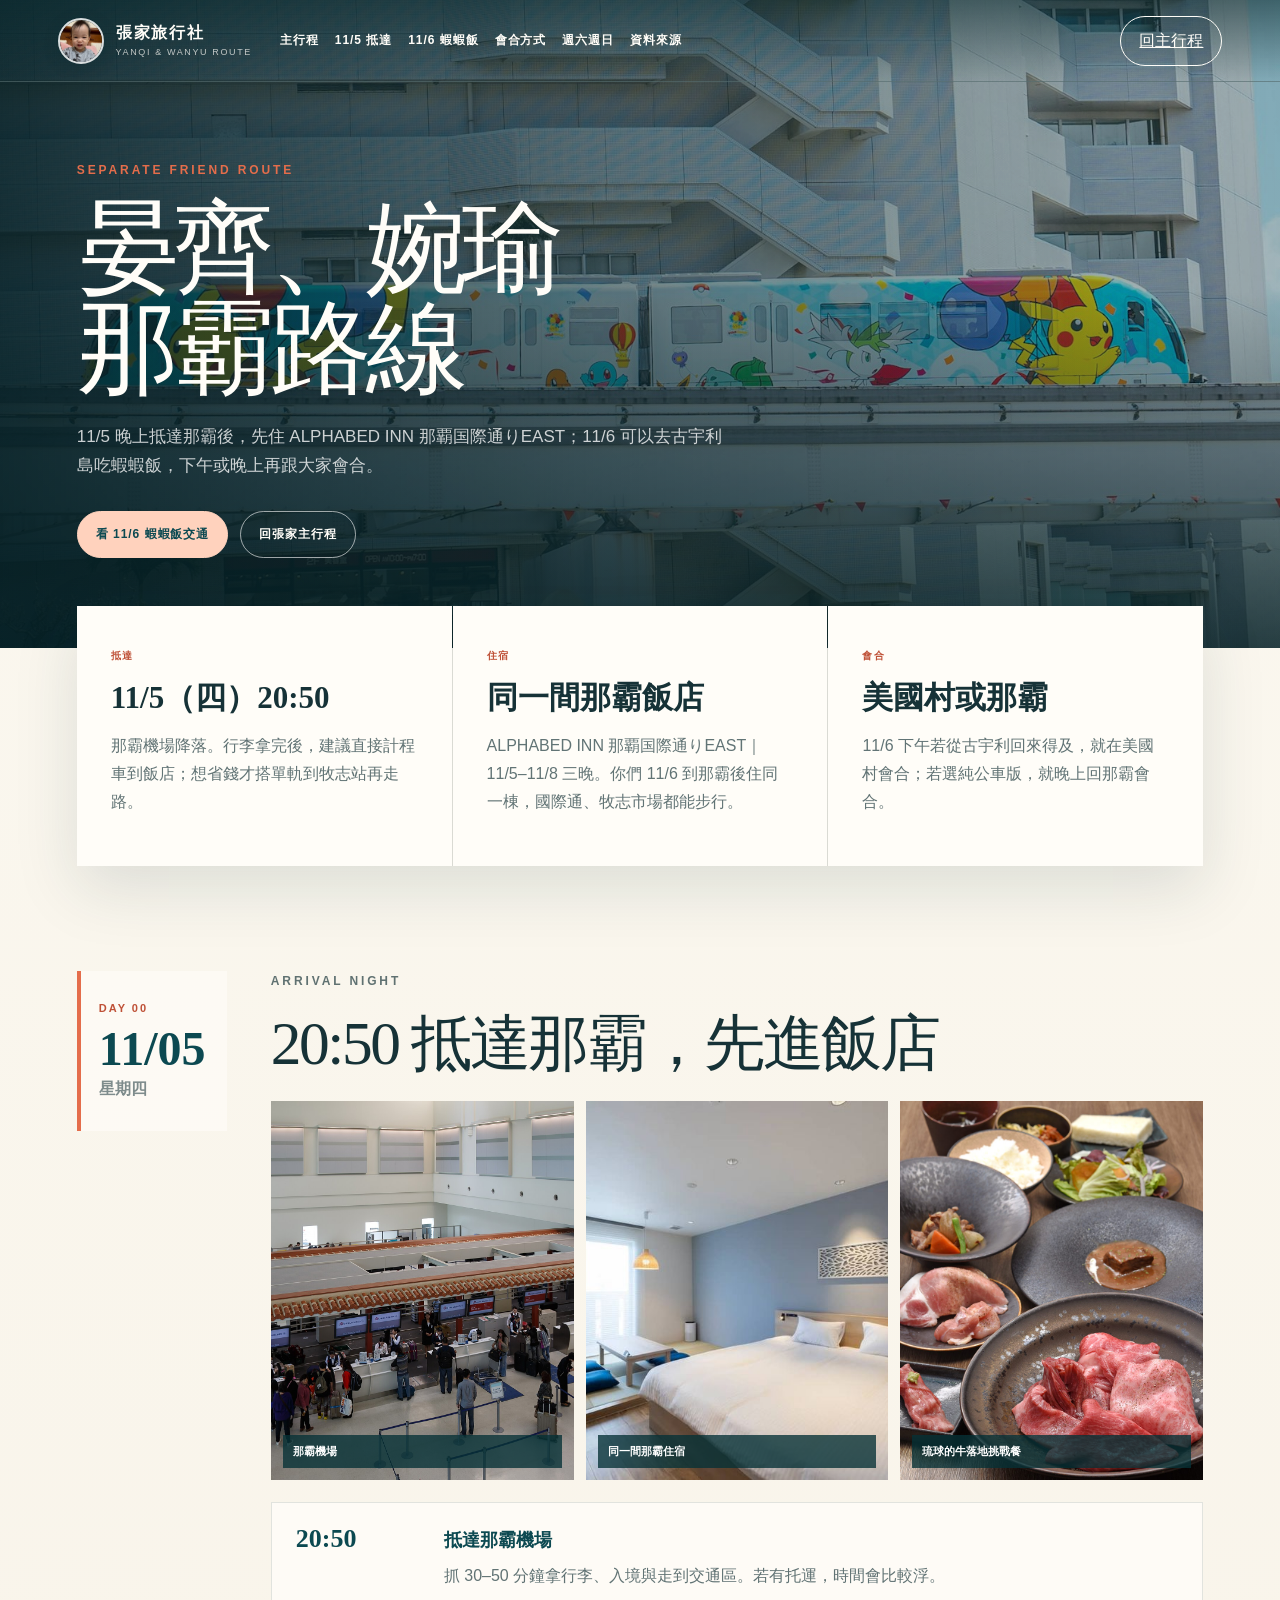
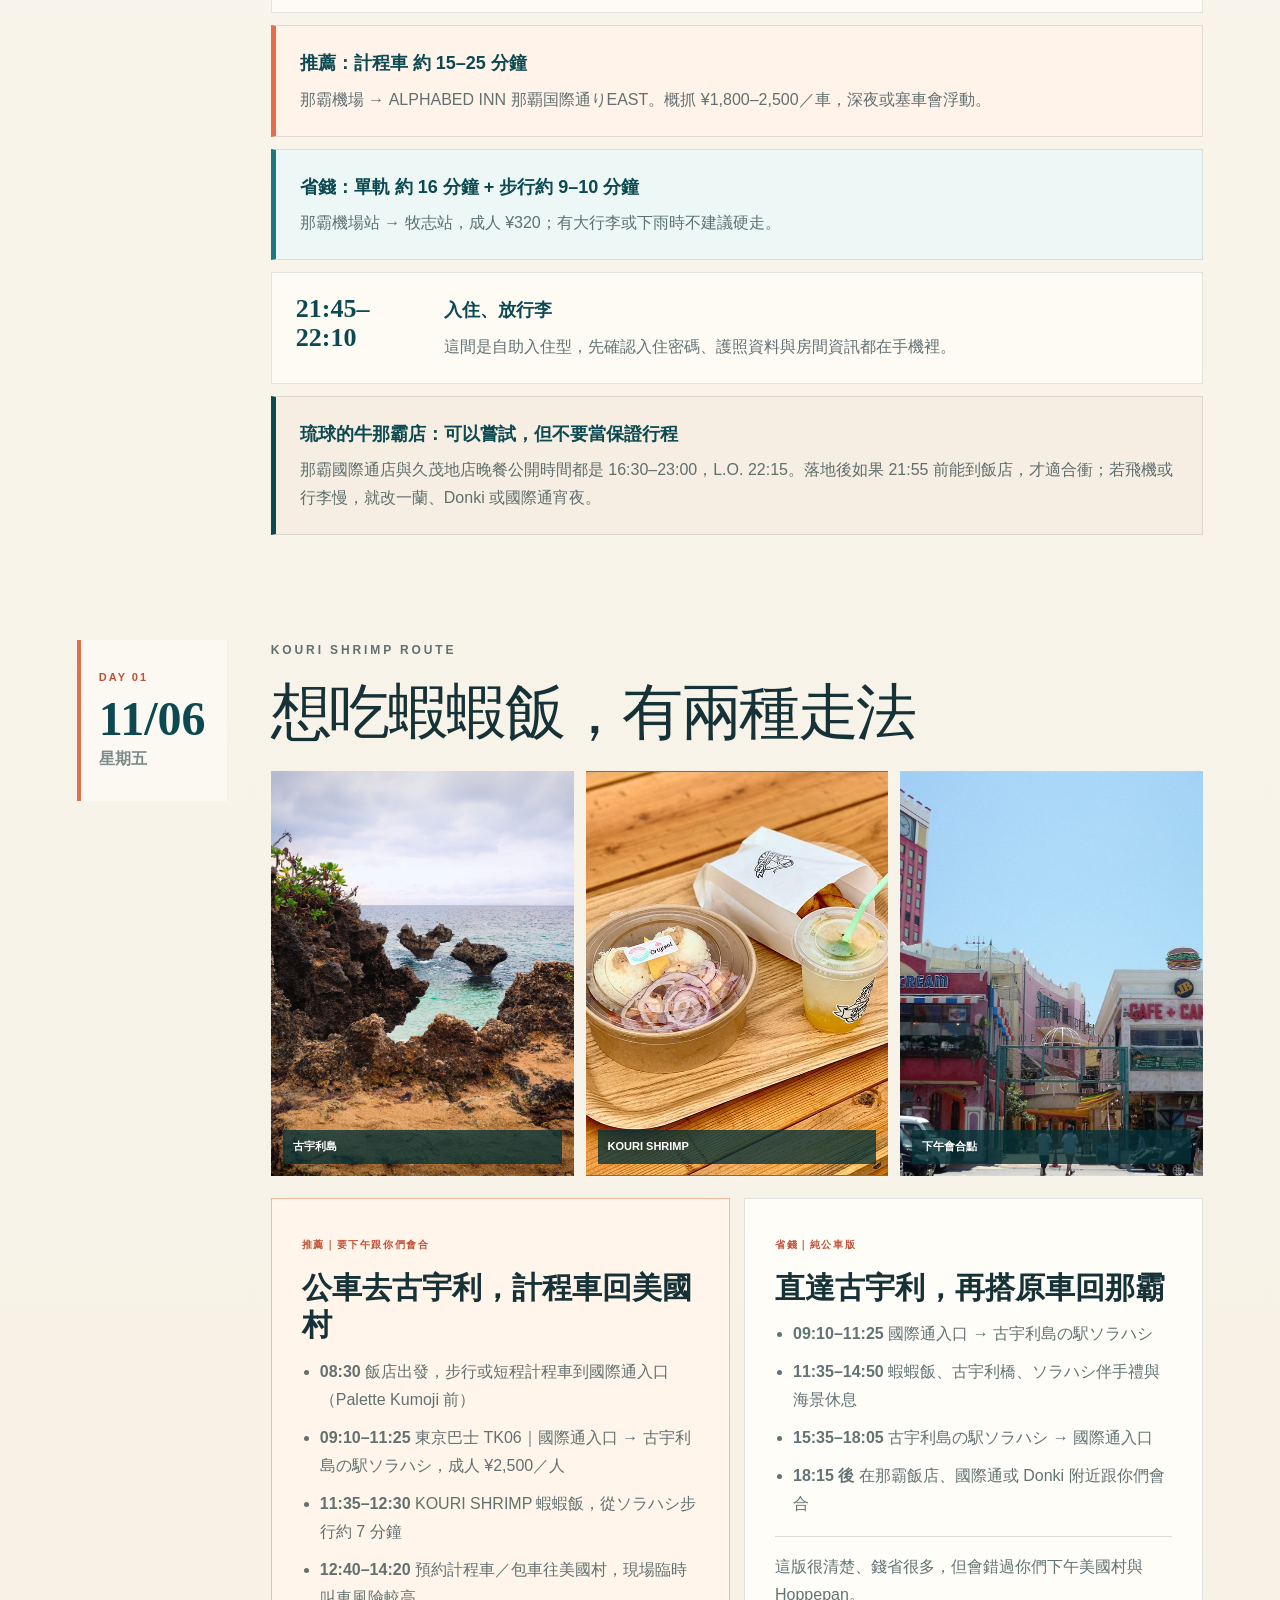
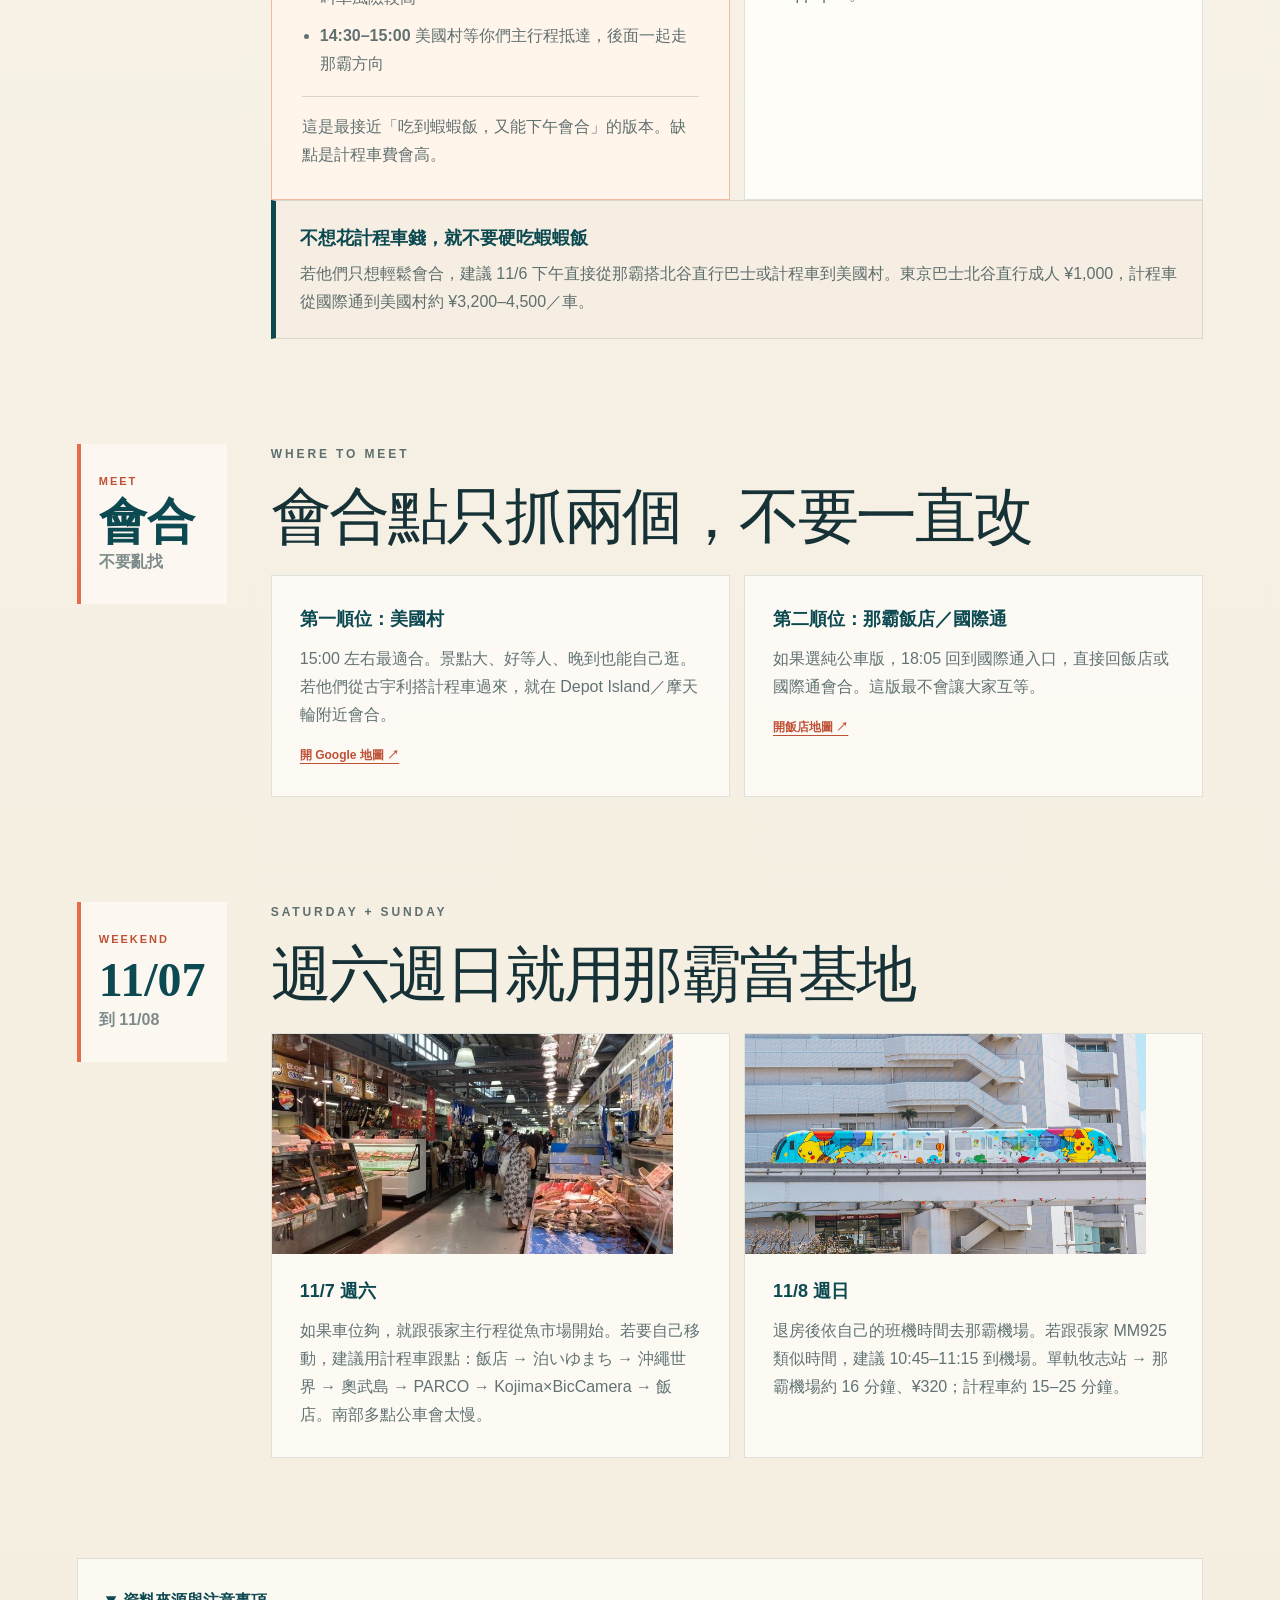
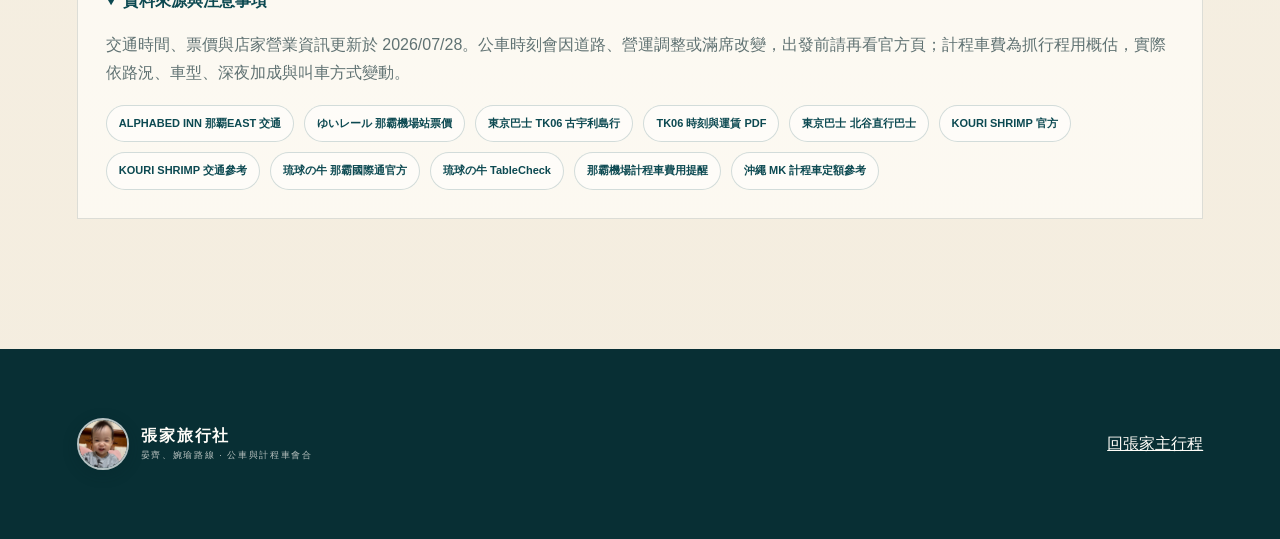
==== commit d4400fff: "Soften friend route wording" ====
--- a/friends.html
+++ b/friends.html
@@ -3,9 +3,9 @@
 <head>
   <meta charset="utf-8">
   <meta name="viewport" content="width=device-width, initial-scale=1">
-  <meta name="description" content="晏齊、婉瑜 2026 沖繩支線：11/5 晚到那霸，住 ALPHABED INN 那覇国際通りEAST，整理公車、單軌與計程車會合路線。">
+  <meta name="description" content="晏齊、婉瑜 2026 沖繩路線：11/5 晚到那霸，住 ALPHABED INN 那覇国際通りEAST，整理公車、單軌與計程車會合路線。">
   <meta name="theme-color" content="#0c4951">
-  <title>晏齊、婉瑜沖繩支線｜張家旅行社</title>
+  <title>晏齊、婉瑜沖繩路線｜張家旅行社</title>
   <link rel="stylesheet" href="styles.css?v=20260728-friends-1">
 </head>
 <body class="friend-page">
@@ -39,7 +39,7 @@
     </div>
     <p class="mobile-nav-section-title">他們看這頁</p>
     <a href="#arrival"><b>01</b><span>11/5 抵達那霸<small>機場到飯店、琉球的牛風險</small></span></a>
-    <a href="#kouri"><b>02</b><span>11/6 蝦蝦飯支線<small>公車省錢版與計程車會合版</small></span></a>
+    <a href="#kouri"><b>02</b><span>11/6 蝦蝦飯路線<small>公車省錢版與計程車會合版</small></span></a>
     <a href="#join"><b>03</b><span>跟主行程會合<small>美國村或那霸國際通</small></span></a>
     <a href="#sat-sun"><b>04</b><span>週六週日<small>那霸同行或自行移動</small></span></a>
     <a href="index.html#itinerary"><b>主</b><span>回張家主行程<small>你們原本的自駕路線</small></span></a>
@@ -59,8 +59,8 @@
       <div class="friend-hero-shade"></div>
       <div class="section-wrap friend-hero-content">
         <p class="section-kicker">SEPARATE FRIEND ROUTE</p>
-        <h1>晏齊、婉瑜<br>那霸支線</h1>
-        <p>11/5 晚上抵達那霸後，他們先住 ALPHABED INN 那覇国際通りEAST；你們 11/6 到那霸後住同一間。這頁只處理他們自己的交通、蝦蝦飯與會合點，不更動張家主行程。</p>
+        <h1>晏齊、婉瑜<br>那霸路線</h1>
+        <p>11/5 晚上抵達那霸後，先住 ALPHABED INN 那覇国際通りEAST；11/6 可以去古宇利島吃蝦蝦飯，下午或晚上再跟大家會合。</p>
         <div class="friend-hero-actions">
           <a href="#kouri">看 11/6 蝦蝦飯交通</a>
           <a href="index.html#itinerary">回張家主行程</a>
@@ -80,9 +80,9 @@
         <p>ALPHABED INN 那覇国際通りEAST｜11/5–11/8 三晚。你們 11/6 到那霸後住同一棟，國際通、牧志市場都能步行。</p>
       </article>
       <article>
-        <span>原則</span>
-        <h2>主行程不被拖住</h2>
-        <p>他們自己看這頁移動；你們照主行程走。會合點以「美國村」或「那霸國際通」最清楚。</p>
+        <span>會合</span>
+        <h2>美國村或那霸</h2>
+        <p>11/6 下午若從古宇利回來得及，就在美國村會合；若選純公車版，就晚上回那霸會合。</p>
       </article>
     </section>
 
@@ -231,7 +231,7 @@
   <footer>
     <a class="brand" href="index.html#top">
       <img class="brand-avatar footer-avatar" src="assets/chang-avatar.jpg?v=20260612-2" alt="張家旅行社大頭貼">
-      <span><strong>張家旅行社</strong><small>晏齊、婉瑜支線 · 主行程不被拖住</small></span>
+      <span><strong>張家旅行社</strong><small>晏齊、婉瑜路線 · 公車與計程車會合</small></span>
     </a>
     <a href="index.html#itinerary">回張家主行程</a>
   </footer>
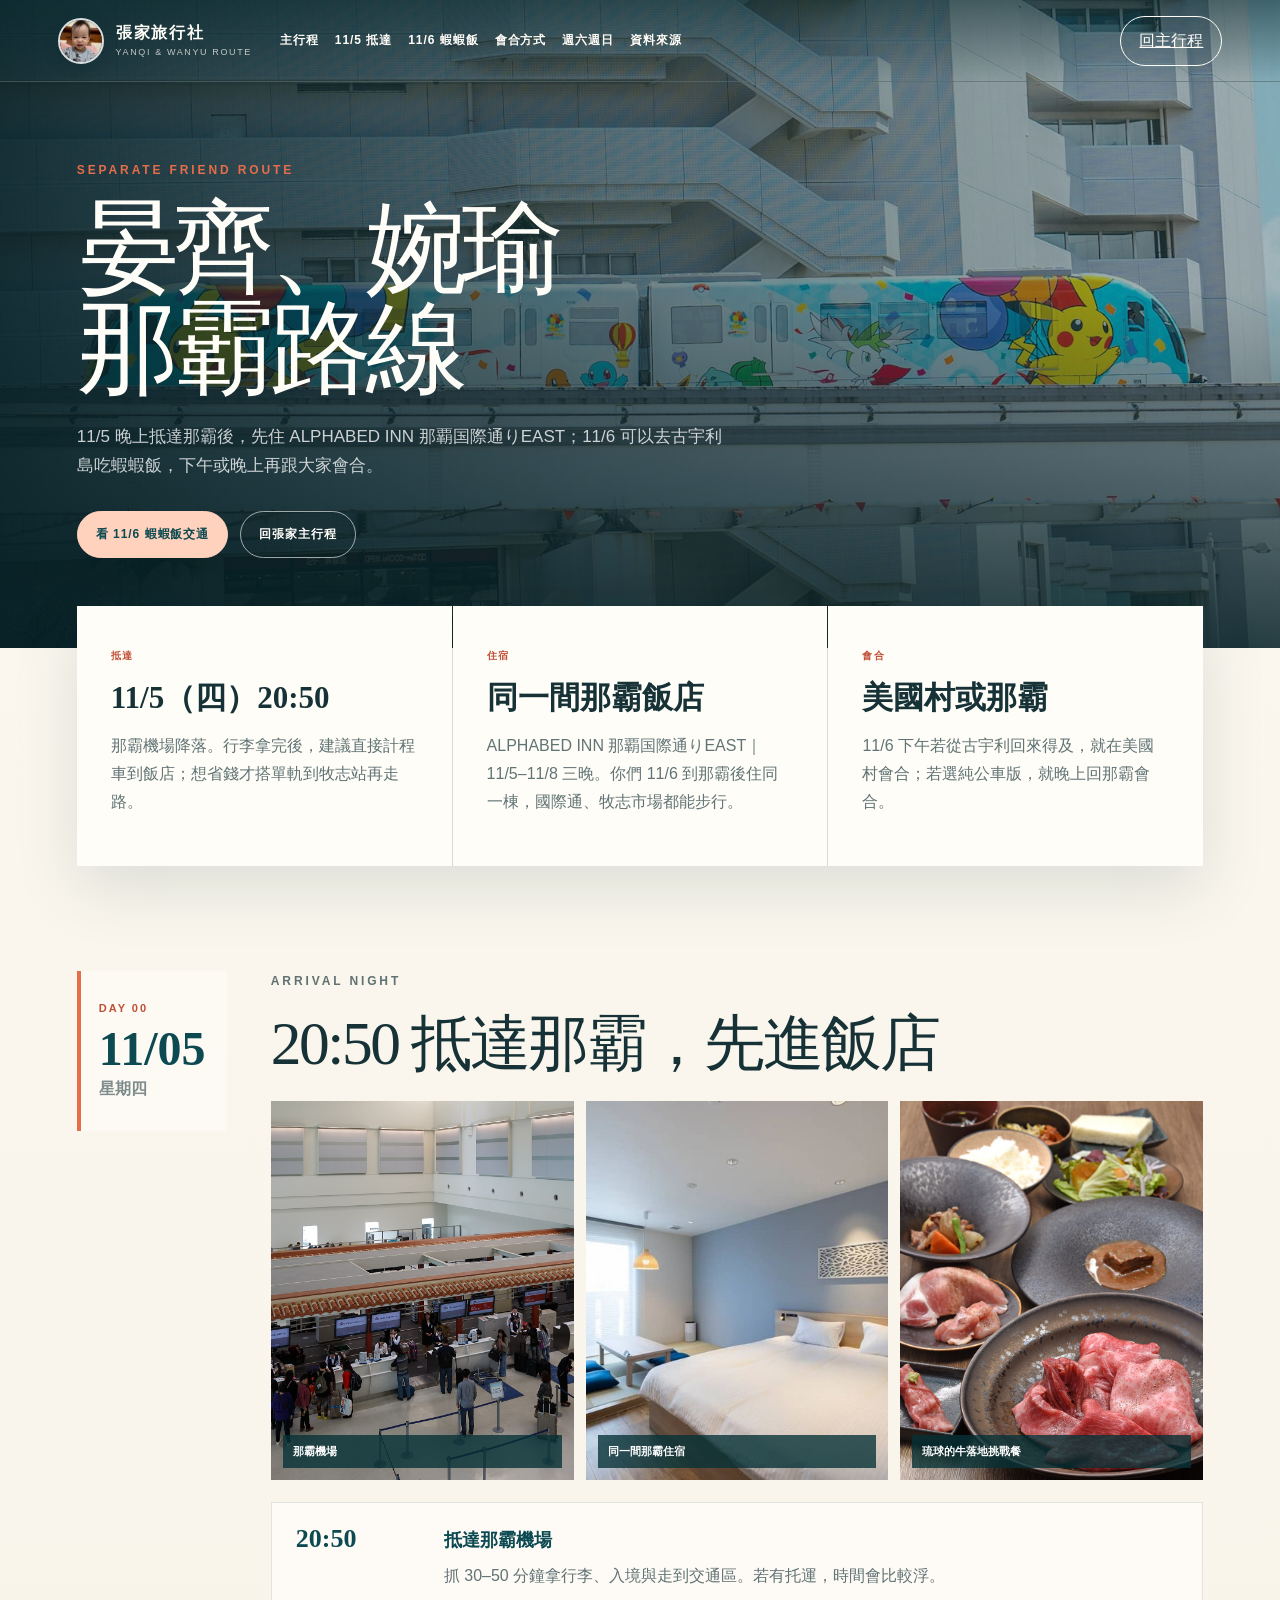
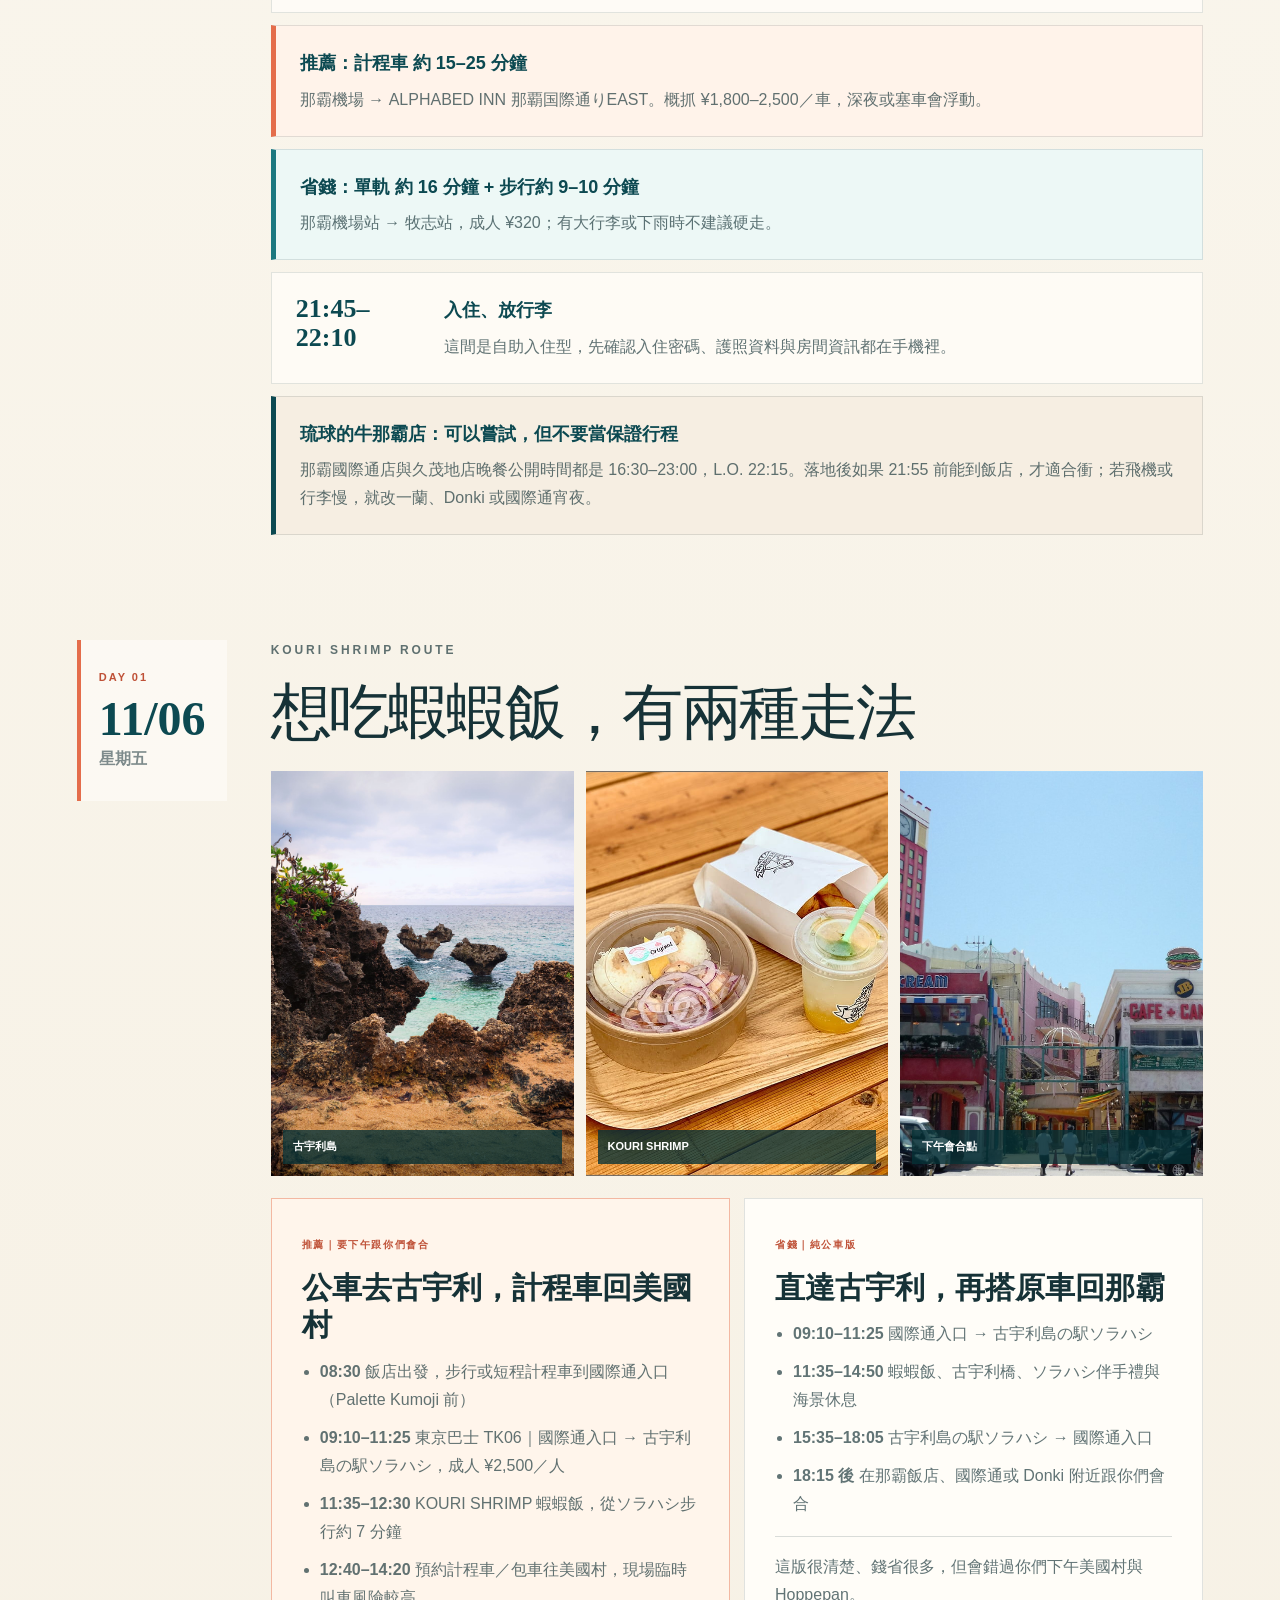
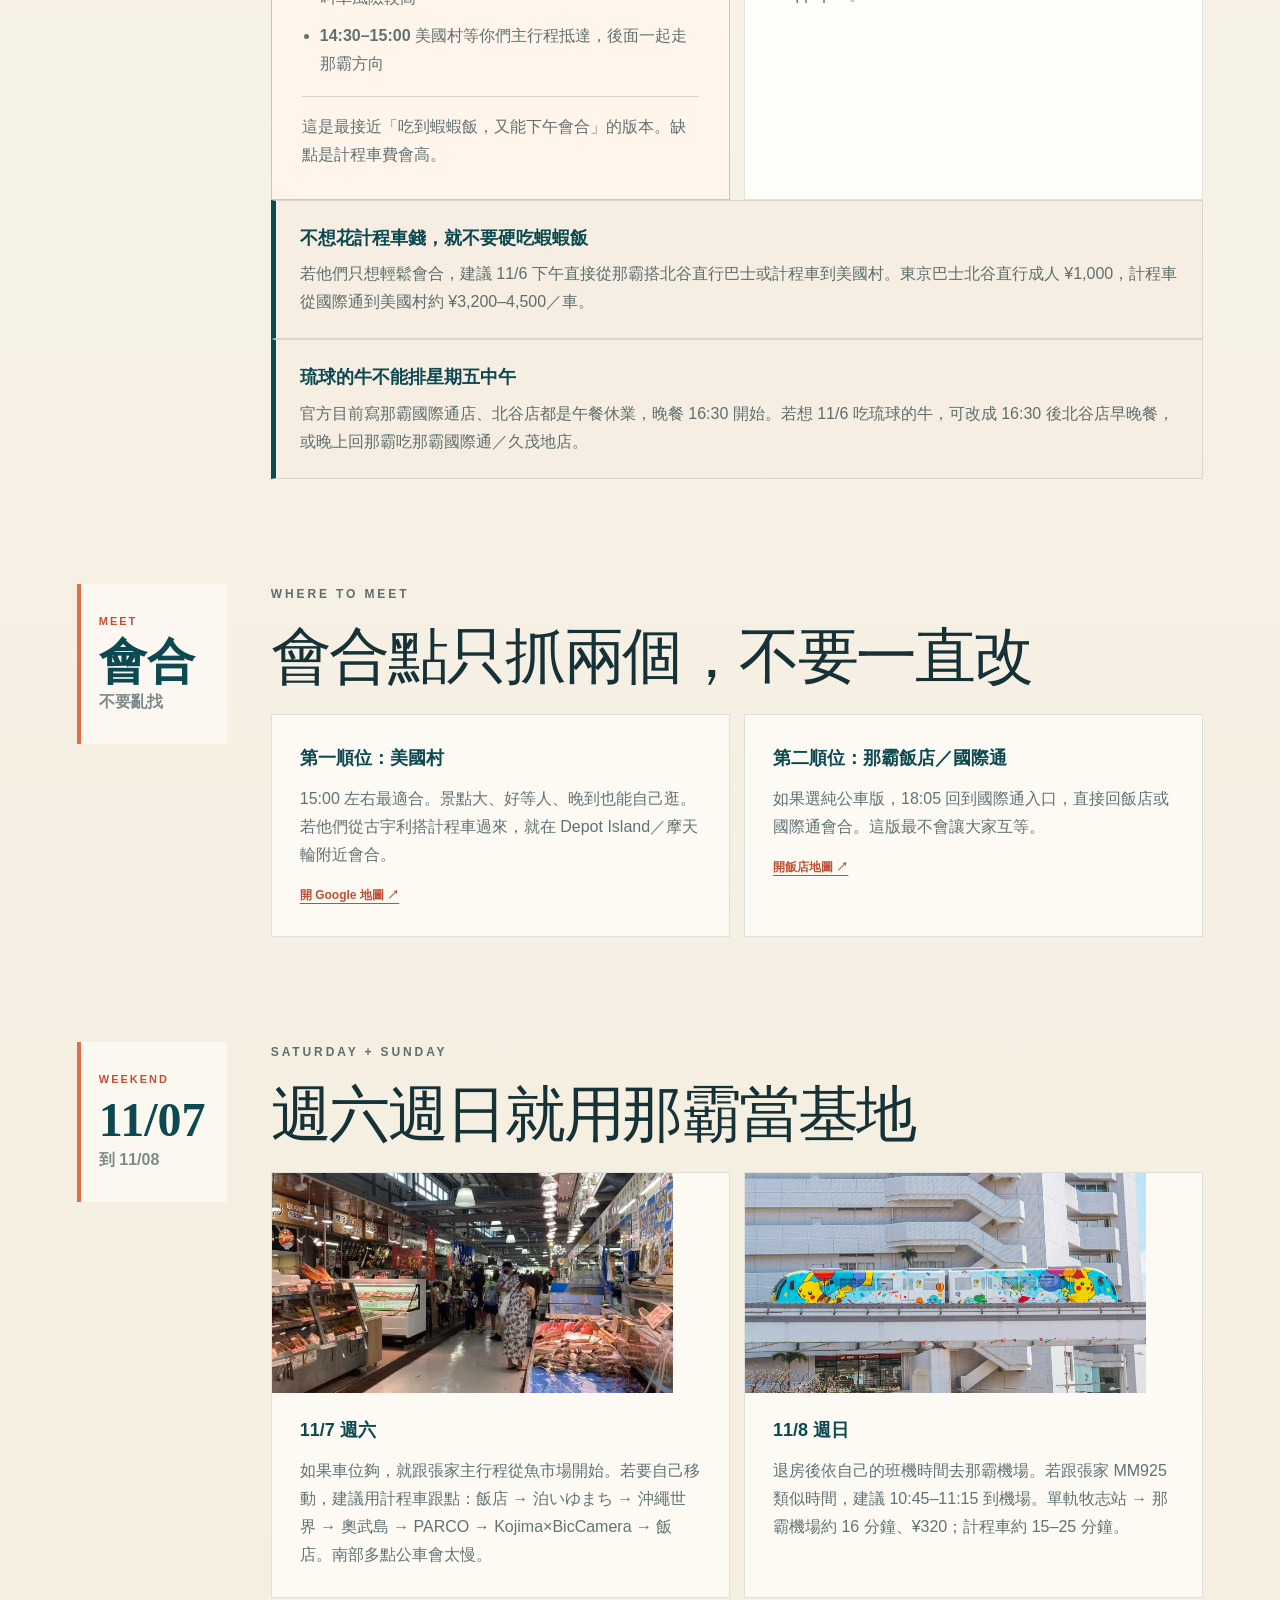
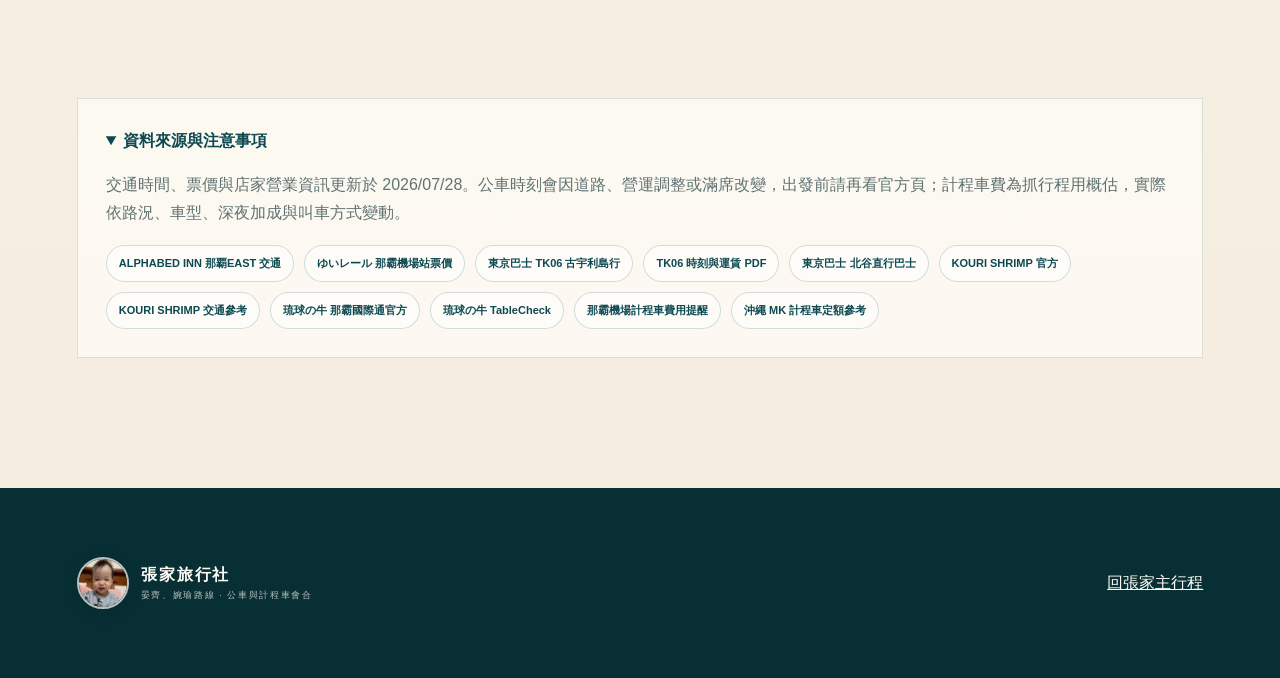
==== commit 86b18e77: "Note Ryukyu no Ushi lunch closure" ====
--- a/friends.html
+++ b/friends.html
@@ -156,6 +156,10 @@
           <b>不想花計程車錢，就不要硬吃蝦蝦飯</b>
           <p>若他們只想輕鬆會合，建議 11/6 下午直接從那霸搭北谷直行巴士或計程車到美國村。東京巴士北谷直行成人 ¥1,000，計程車從國際通到美國村約 ¥3,200–4,500／車。</p>
         </div>
+        <div class="friend-alert">
+          <b>琉球的牛不能排星期五中午</b>
+          <p>官方目前寫那霸國際通店、北谷店都是午餐休業，晚餐 16:30 開始。若想 11/6 吃琉球的牛，可改成 16:30 後北谷店早晚餐，或晚上回那霸吃那霸國際通／久茂地店。</p>
+        </div>
       </div>
     </section>
 
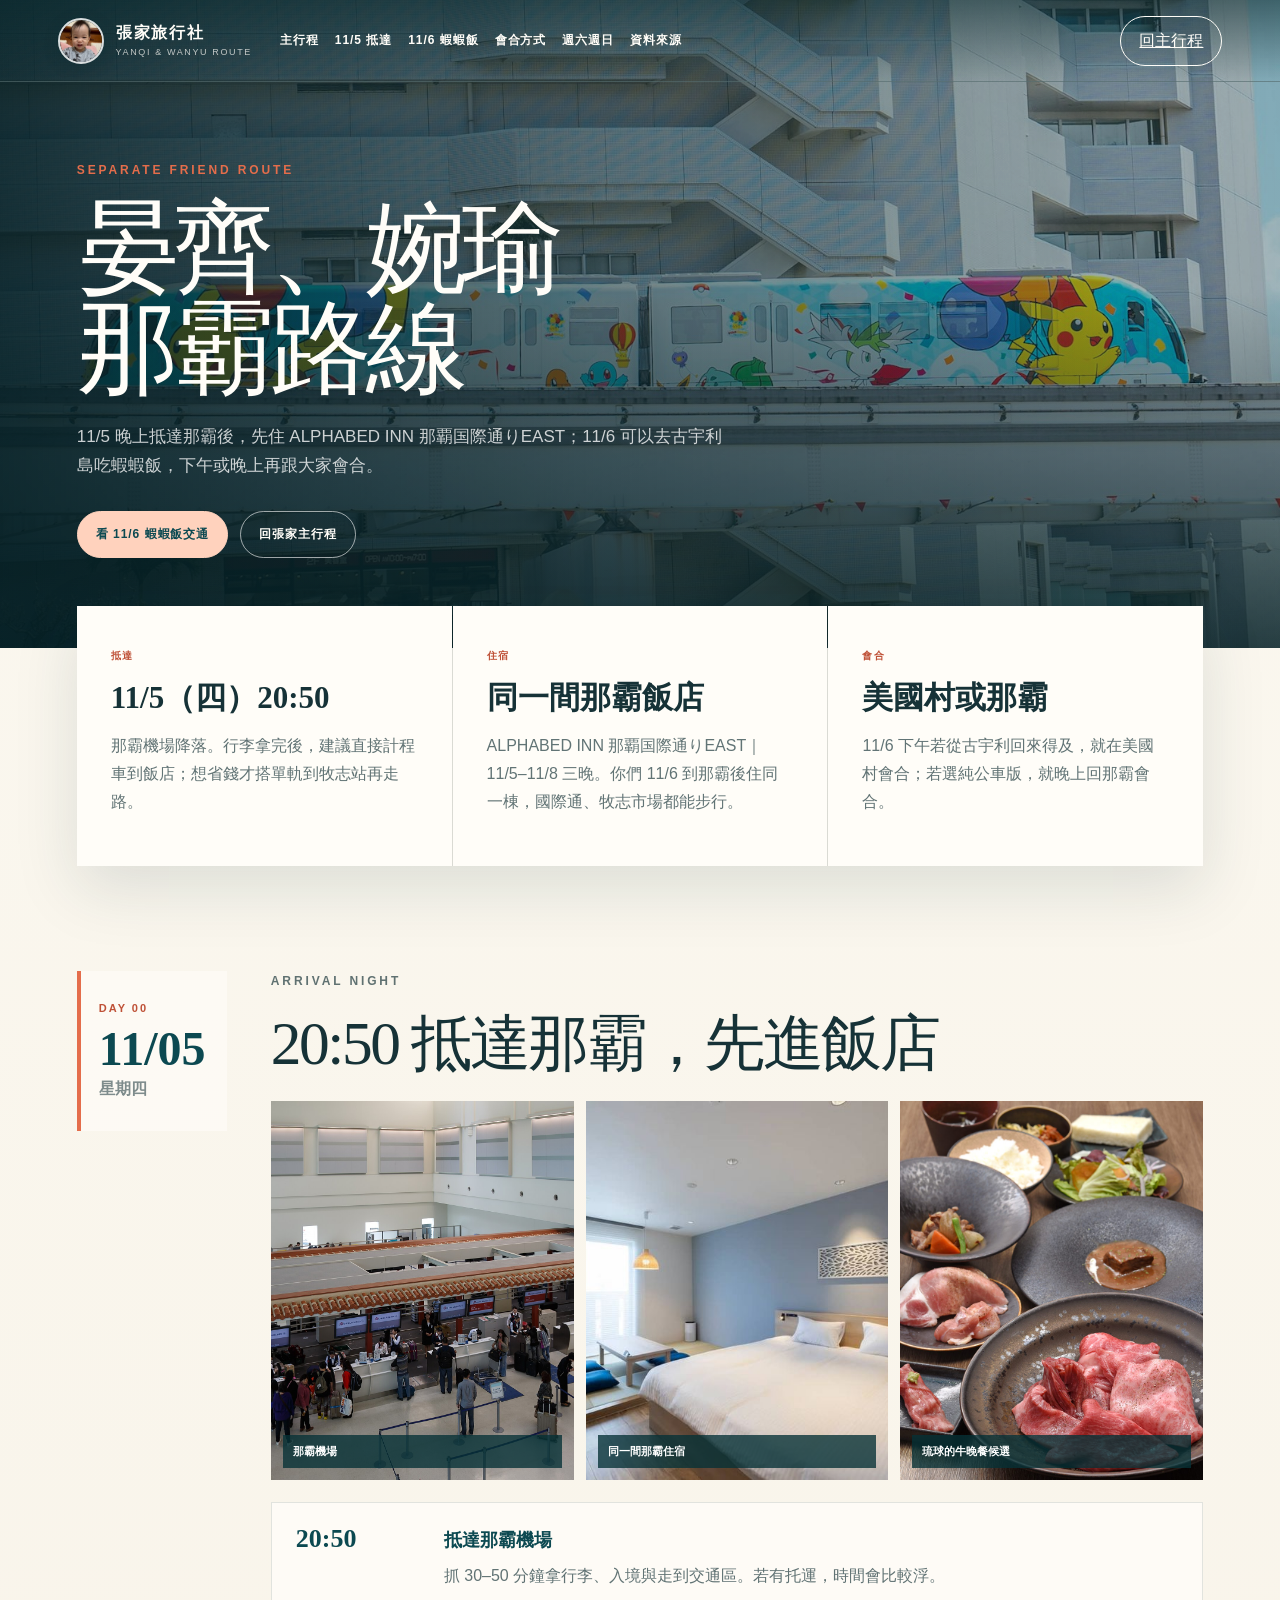
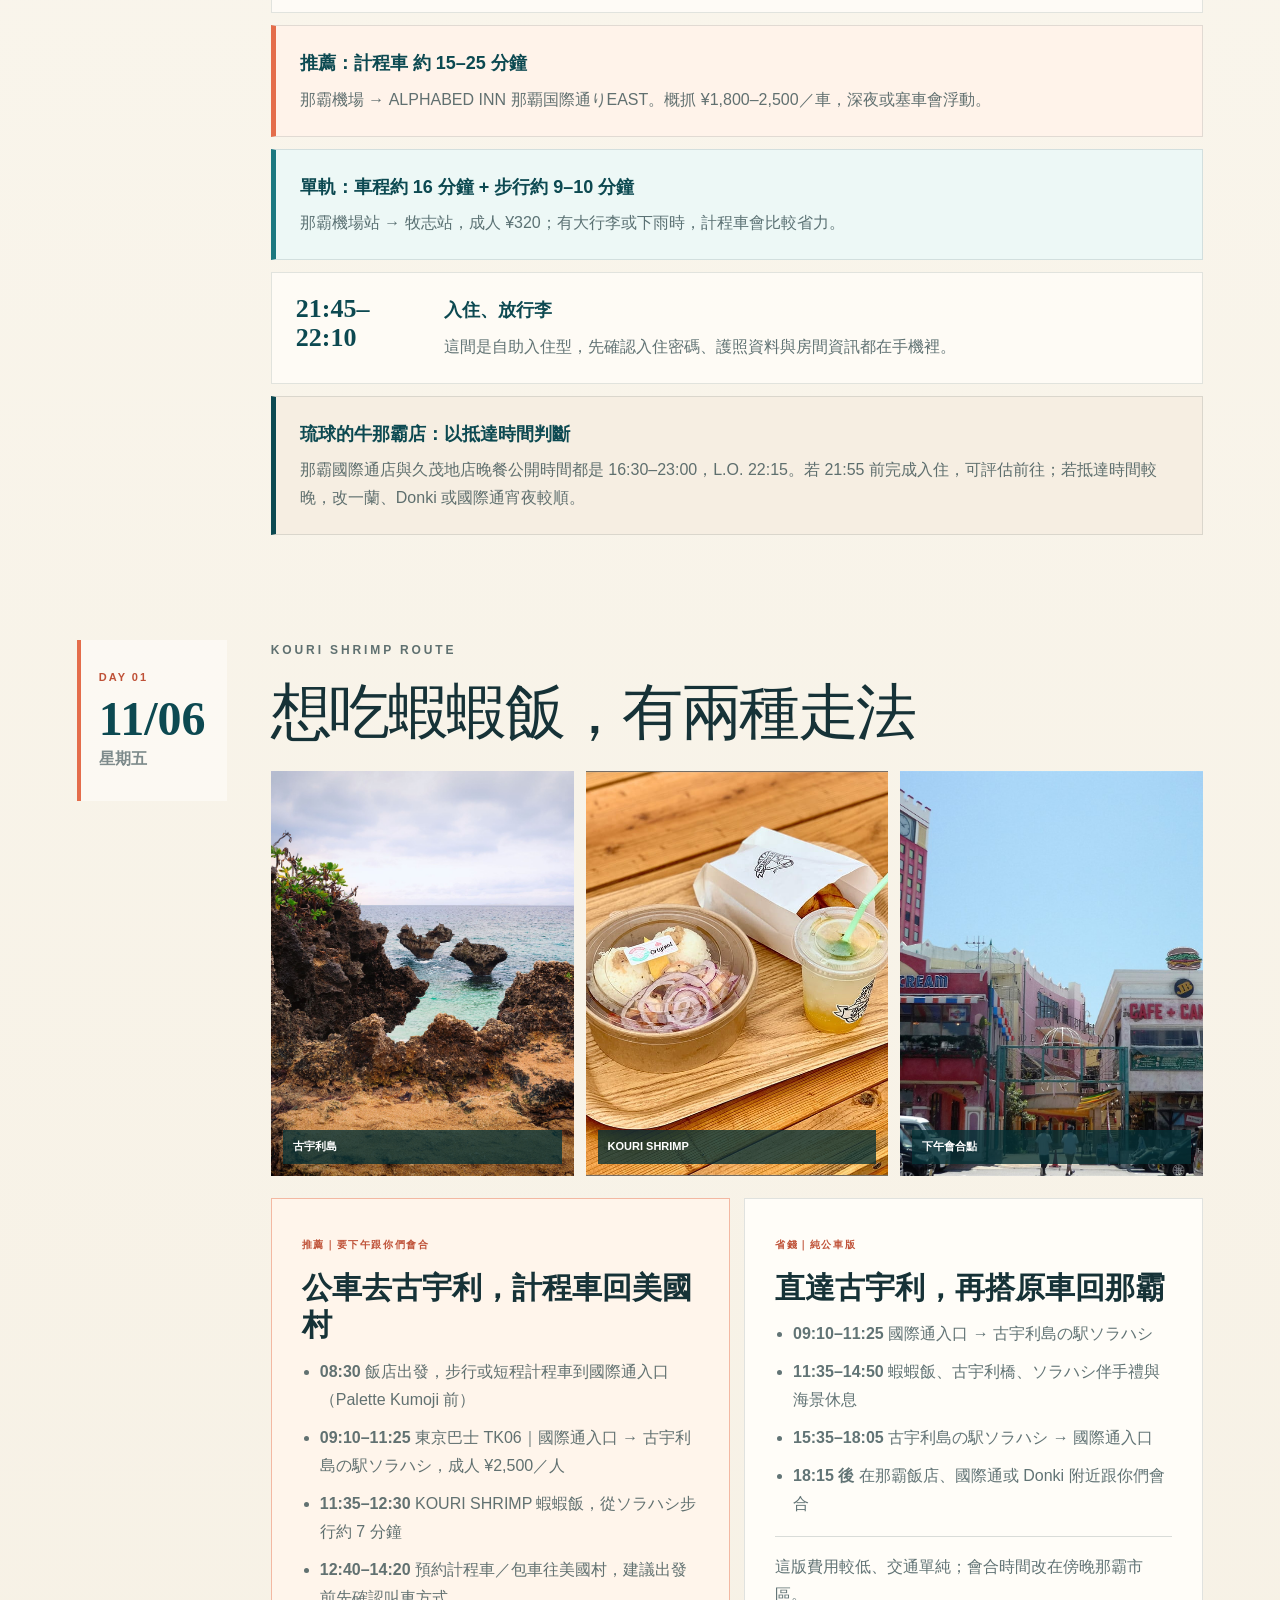
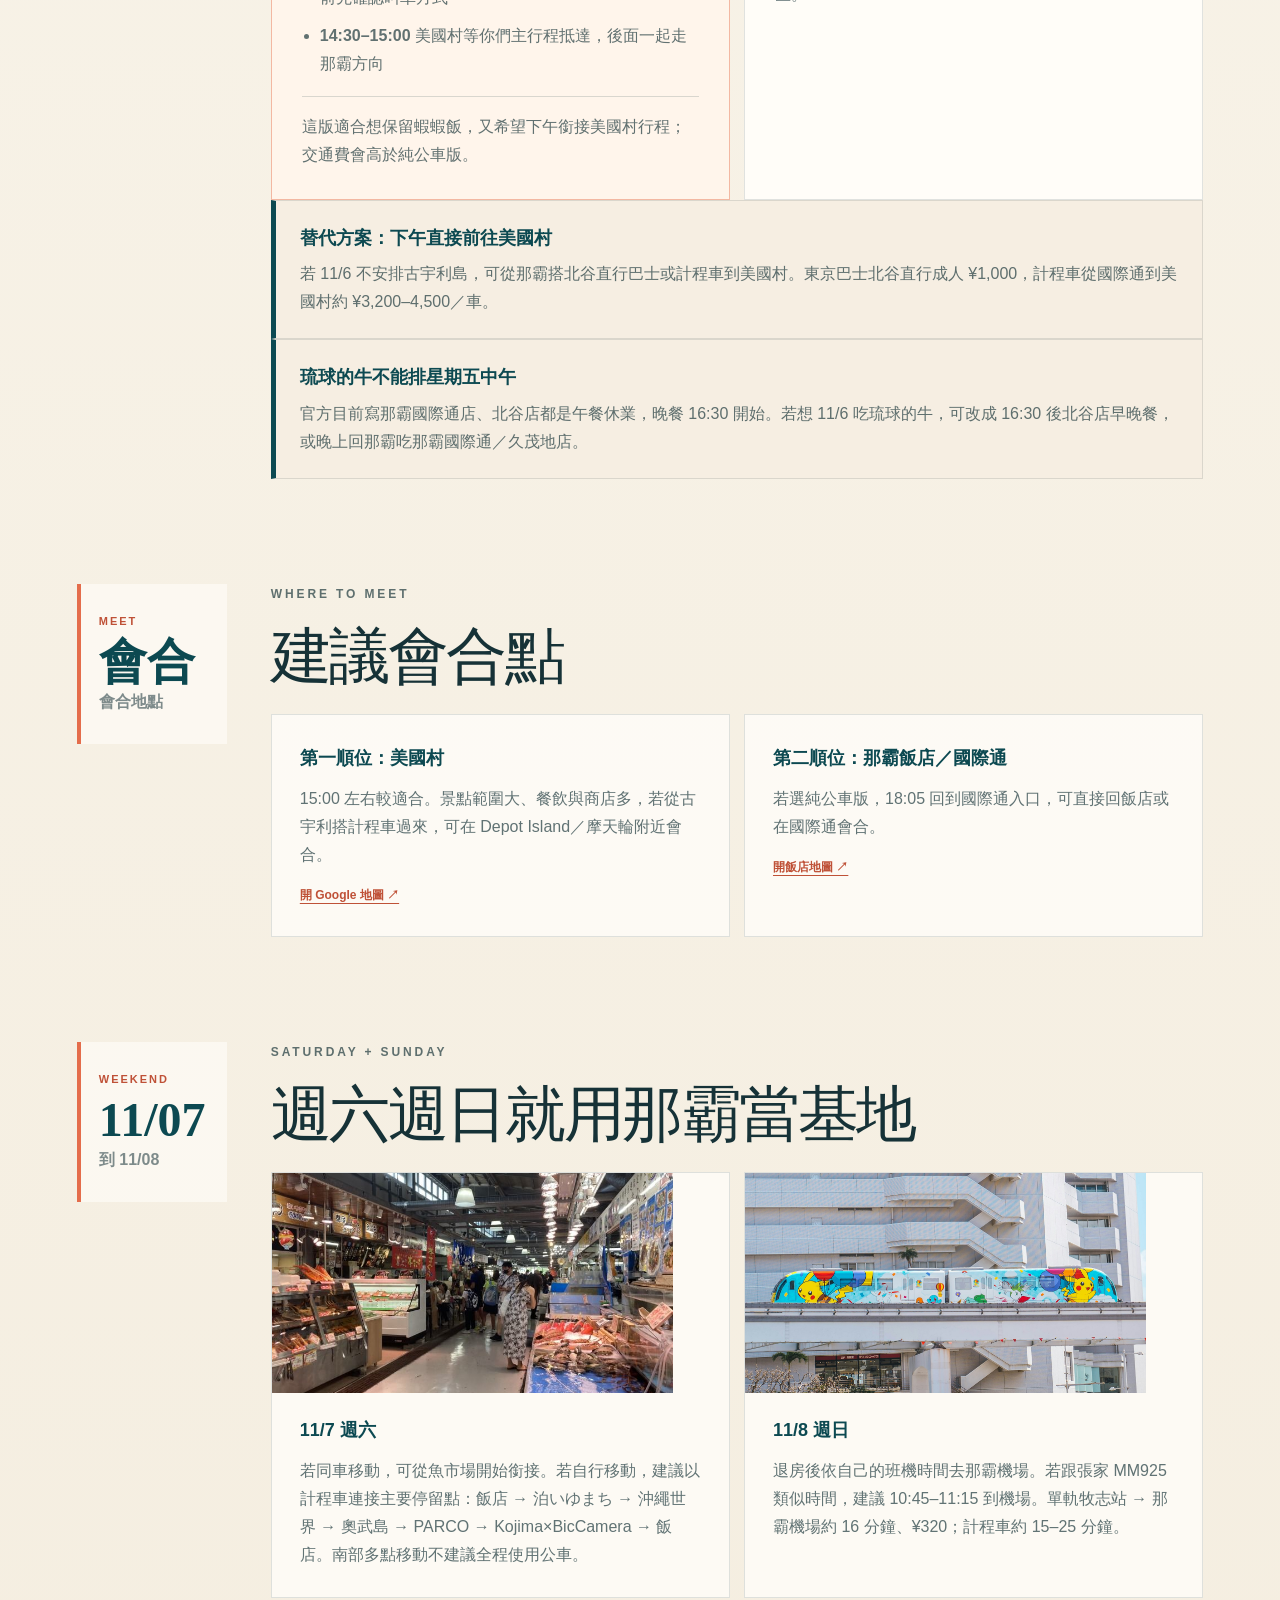
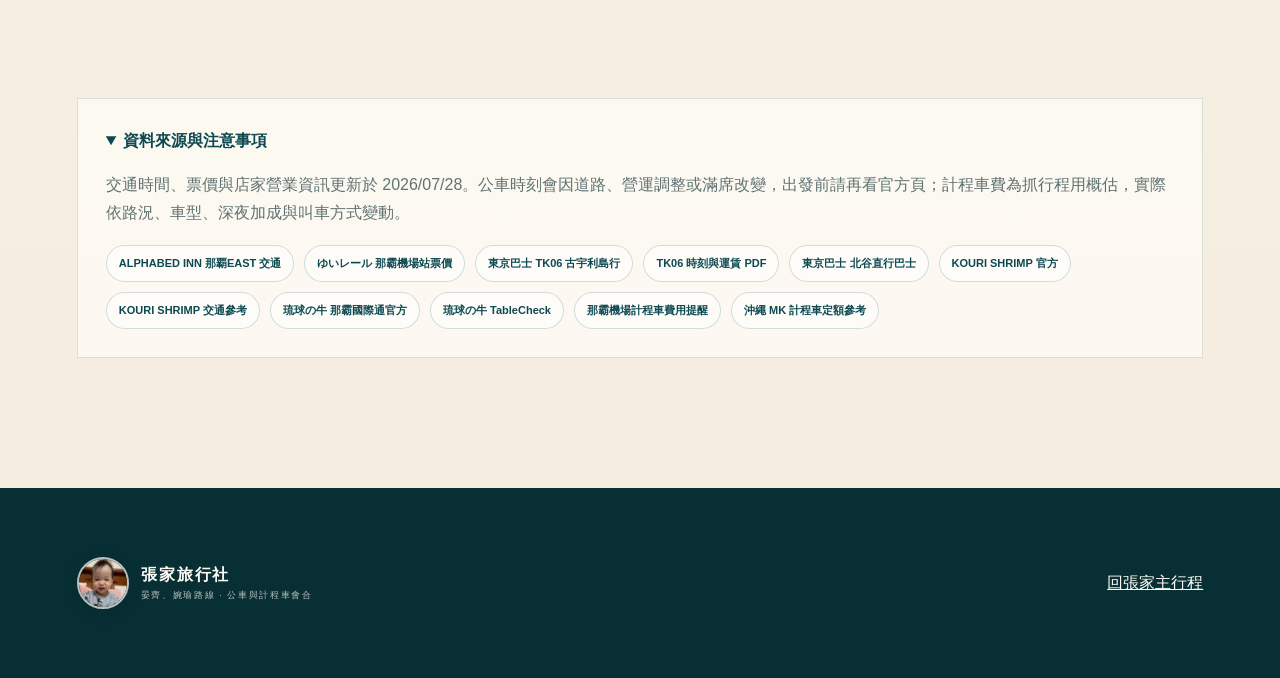
==== commit 70421742: "Refine friend route wording" ====
--- a/friends.html
+++ b/friends.html
@@ -38,7 +38,7 @@
       <button id="closeMenuButton" type="button" aria-label="關閉選單">×</button>
     </div>
     <p class="mobile-nav-section-title">他們看這頁</p>
-    <a href="#arrival"><b>01</b><span>11/5 抵達那霸<small>機場到飯店、琉球的牛風險</small></span></a>
+    <a href="#arrival"><b>01</b><span>11/5 抵達那霸<small>機場到飯店、晚餐時間判斷</small></span></a>
     <a href="#kouri"><b>02</b><span>11/6 蝦蝦飯路線<small>公車省錢版與計程車會合版</small></span></a>
     <a href="#join"><b>03</b><span>跟主行程會合<small>美國村或那霸國際通</small></span></a>
     <a href="#sat-sun"><b>04</b><span>週六週日<small>那霸同行或自行移動</small></span></a>
@@ -98,14 +98,14 @@
         <div class="friend-photo-row">
           <figure><img src="assets/naha-airport.jpg" alt="那霸機場"><figcaption>那霸機場</figcaption></figure>
           <figure><img src="assets/alphabed-inn-east-room.jpg?v=20260618-room-1" alt="ALPHABED INN 那霸房間"><figcaption>同一間那霸住宿</figcaption></figure>
-          <figure><img src="assets/ryukyu-beef.jpg" alt="琉球的牛燒肉"><figcaption>琉球的牛落地挑戰餐</figcaption></figure>
+          <figure><img src="assets/ryukyu-beef.jpg" alt="琉球的牛燒肉"><figcaption>琉球的牛晚餐候選</figcaption></figure>
         </div>
         <div class="friend-route-list">
           <div class="friend-step"><time>20:50</time><div><b>抵達那霸機場</b><p>抓 30–50 分鐘拿行李、入境與走到交通區。若有托運，時間會比較浮。</p></div></div>
           <div class="friend-move"><b>推薦：計程車 約 15–25 分鐘</b><p>那霸機場 → ALPHABED INN 那覇国際通りEAST。概抓 ¥1,800–2,500／車，深夜或塞車會浮動。</p></div>
-          <div class="friend-move is-soft"><b>省錢：單軌 約 16 分鐘 + 步行約 9–10 分鐘</b><p>那霸機場站 → 牧志站，成人 ¥320；有大行李或下雨時不建議硬走。</p></div>
+          <div class="friend-move is-soft"><b>單軌：車程約 16 分鐘 + 步行約 9–10 分鐘</b><p>那霸機場站 → 牧志站，成人 ¥320；有大行李或下雨時，計程車會比較省力。</p></div>
           <div class="friend-step"><time>21:45–22:10</time><div><b>入住、放行李</b><p>這間是自助入住型，先確認入住密碼、護照資料與房間資訊都在手機裡。</p></div></div>
-          <div class="friend-alert"><b>琉球的牛那霸店：可以嘗試，但不要當保證行程</b><p>那霸國際通店與久茂地店晚餐公開時間都是 16:30–23:00，L.O. 22:15。落地後如果 21:55 前能到飯店，才適合衝；若飛機或行李慢，就改一蘭、Donki 或國際通宵夜。</p></div>
+          <div class="friend-alert"><b>琉球的牛那霸店：以抵達時間判斷</b><p>那霸國際通店與久茂地店晚餐公開時間都是 16:30–23:00，L.O. 22:15。若 21:55 前完成入住，可評估前往；若抵達時間較晚，改一蘭、Donki 或國際通宵夜較順。</p></div>
         </div>
       </div>
     </section>
@@ -133,10 +133,10 @@
               <li><b>08:30</b> 飯店出發，步行或短程計程車到國際通入口（Palette Kumoji 前）</li>
               <li><b>09:10–11:25</b> 東京巴士 TK06｜國際通入口 → 古宇利島の駅ソラハシ，成人 ¥2,500／人</li>
               <li><b>11:35–12:30</b> KOURI SHRIMP 蝦蝦飯，從ソラハシ步行約 7 分鐘</li>
-              <li><b>12:40–14:20</b> 預約計程車／包車往美國村，現場臨時叫車風險較高</li>
+              <li><b>12:40–14:20</b> 預約計程車／包車往美國村，建議出發前先確認叫車方式</li>
               <li><b>14:30–15:00</b> 美國村等你們主行程抵達，後面一起走那霸方向</li>
             </ul>
-            <p>這是最接近「吃到蝦蝦飯，又能下午會合」的版本。缺點是計程車費會高。</p>
+            <p>這版適合想保留蝦蝦飯，又希望下午銜接美國村行程；交通費會高於純公車版。</p>
           </article>
 
           <article class="friend-option-card">
@@ -148,13 +148,13 @@
               <li><b>15:35–18:05</b> 古宇利島の駅ソラハシ → 國際通入口</li>
               <li><b>18:15 後</b> 在那霸飯店、國際通或 Donki 附近跟你們會合</li>
             </ul>
-            <p>這版很清楚、錢省很多，但會錯過你們下午美國村與 Hoppepan。</p>
+            <p>這版費用較低、交通單純；會合時間改在傍晚那霸市區。</p>
           </article>
         </div>
 
         <div class="friend-alert">
-          <b>不想花計程車錢，就不要硬吃蝦蝦飯</b>
-          <p>若他們只想輕鬆會合，建議 11/6 下午直接從那霸搭北谷直行巴士或計程車到美國村。東京巴士北谷直行成人 ¥1,000，計程車從國際通到美國村約 ¥3,200–4,500／車。</p>
+          <b>替代方案：下午直接前往美國村</b>
+          <p>若 11/6 不安排古宇利島，可從那霸搭北谷直行巴士或計程車到美國村。東京巴士北谷直行成人 ¥1,000，計程車從國際通到美國村約 ¥3,200–4,500／車。</p>
         </div>
         <div class="friend-alert">
           <b>琉球的牛不能排星期五中午</b>
@@ -167,20 +167,20 @@
       <div class="friend-day-side">
         <small>MEET</small>
         <b>會合</b>
-        <span>不要亂找</span>
+        <span>會合地點</span>
       </div>
       <div class="friend-day-body">
         <p class="section-kicker">WHERE TO MEET</p>
-        <h2>會合點只抓兩個，不要一直改</h2>
+        <h2>建議會合點</h2>
         <div class="friend-join-grid">
           <article>
             <h3>第一順位：美國村</h3>
-            <p>15:00 左右最適合。景點大、好等人、晚到也能自己逛。若他們從古宇利搭計程車過來，就在 Depot Island／摩天輪附近會合。</p>
+            <p>15:00 左右較適合。景點範圍大、餐飲與商店多，若從古宇利搭計程車過來，可在 Depot Island／摩天輪附近會合。</p>
             <a href="https://www.google.com/maps/search/?api=1&query=American%20Village%20Okinawa" target="_blank" rel="noreferrer">開 Google 地圖 ↗</a>
           </article>
           <article>
             <h3>第二順位：那霸飯店／國際通</h3>
-            <p>如果選純公車版，18:05 回到國際通入口，直接回飯店或國際通會合。這版最不會讓大家互等。</p>
+            <p>若選純公車版，18:05 回到國際通入口，可直接回飯店或在國際通會合。</p>
             <a href="https://www.google.com/maps/search/?api=1&query=ALPHABED%20INN%20%E9%82%A3%E8%A6%87%E5%9B%BD%E9%9A%9B%E9%80%9A%E3%82%8AEAST" target="_blank" rel="noreferrer">開飯店地圖 ↗</a>
           </article>
         </div>
@@ -200,7 +200,7 @@
           <article>
             <img src="assets/market-fish-2.jpg" alt="泊いゆまち魚市場">
             <h3>11/7 週六</h3>
-            <p>如果車位夠，就跟張家主行程從魚市場開始。若要自己移動，建議用計程車跟點：飯店 → 泊いゆまち → 沖繩世界 → 奧武島 → PARCO → Kojima×BicCamera → 飯店。南部多點公車會太慢。</p>
+            <p>若同車移動，可從魚市場開始銜接。若自行移動，建議以計程車連接主要停留點：飯店 → 泊いゆまち → 沖繩世界 → 奧武島 → PARCO → Kojima×BicCamera → 飯店。南部多點移動不建議全程使用公車。</p>
           </article>
           <article>
             <img src="assets/naha-monorail.jpg" alt="那霸單軌">
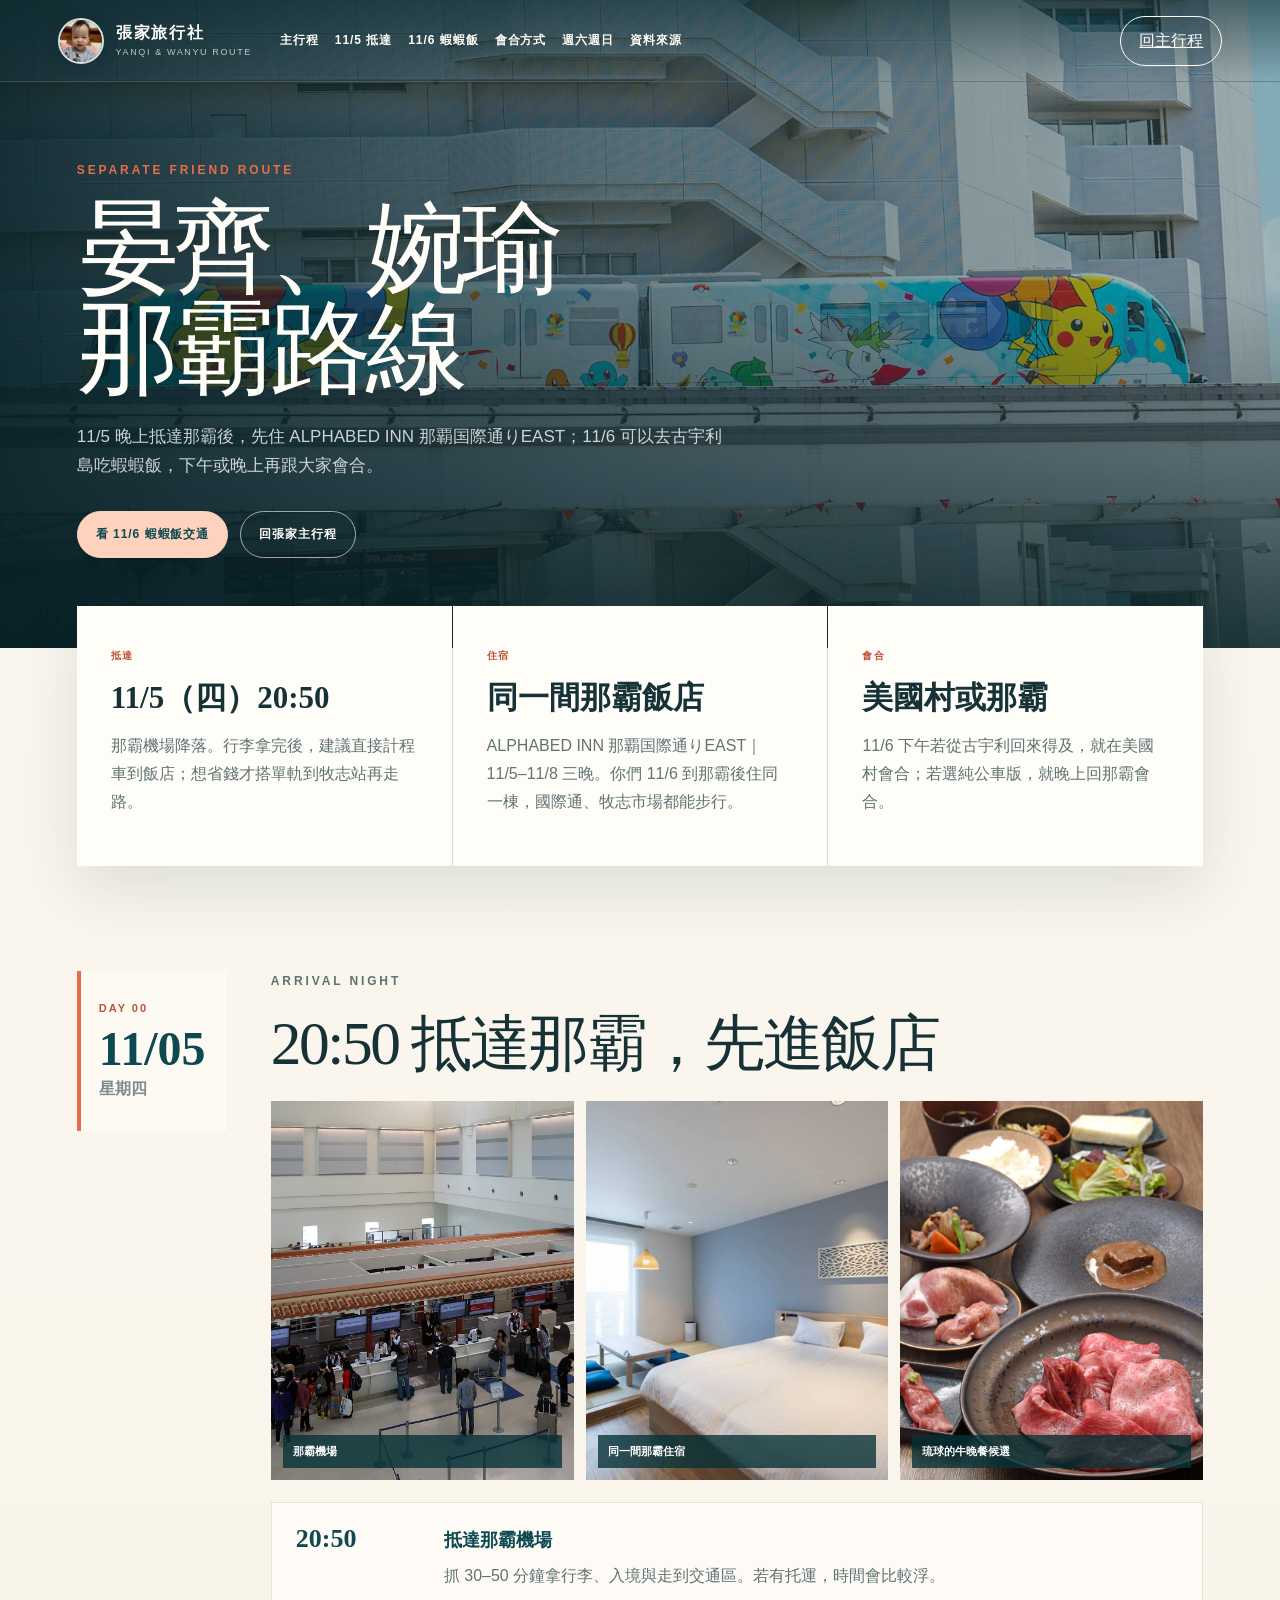
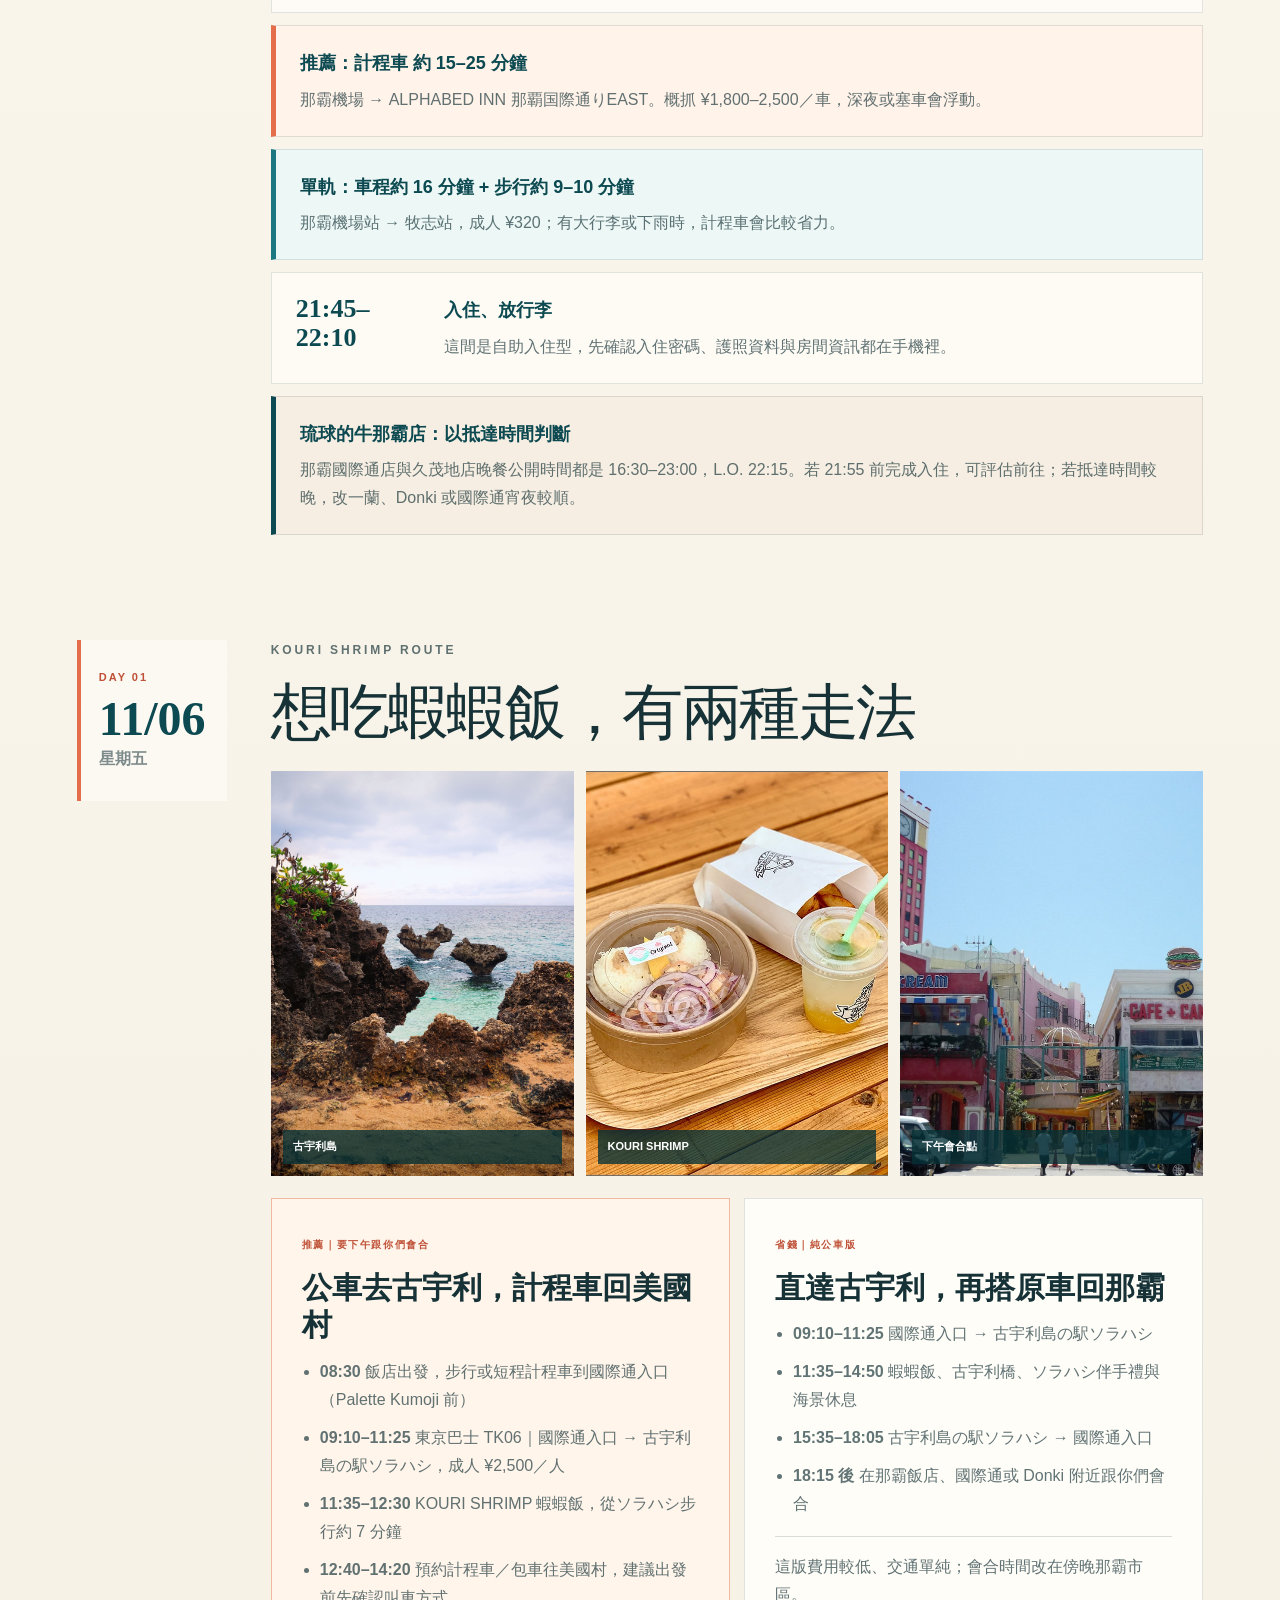
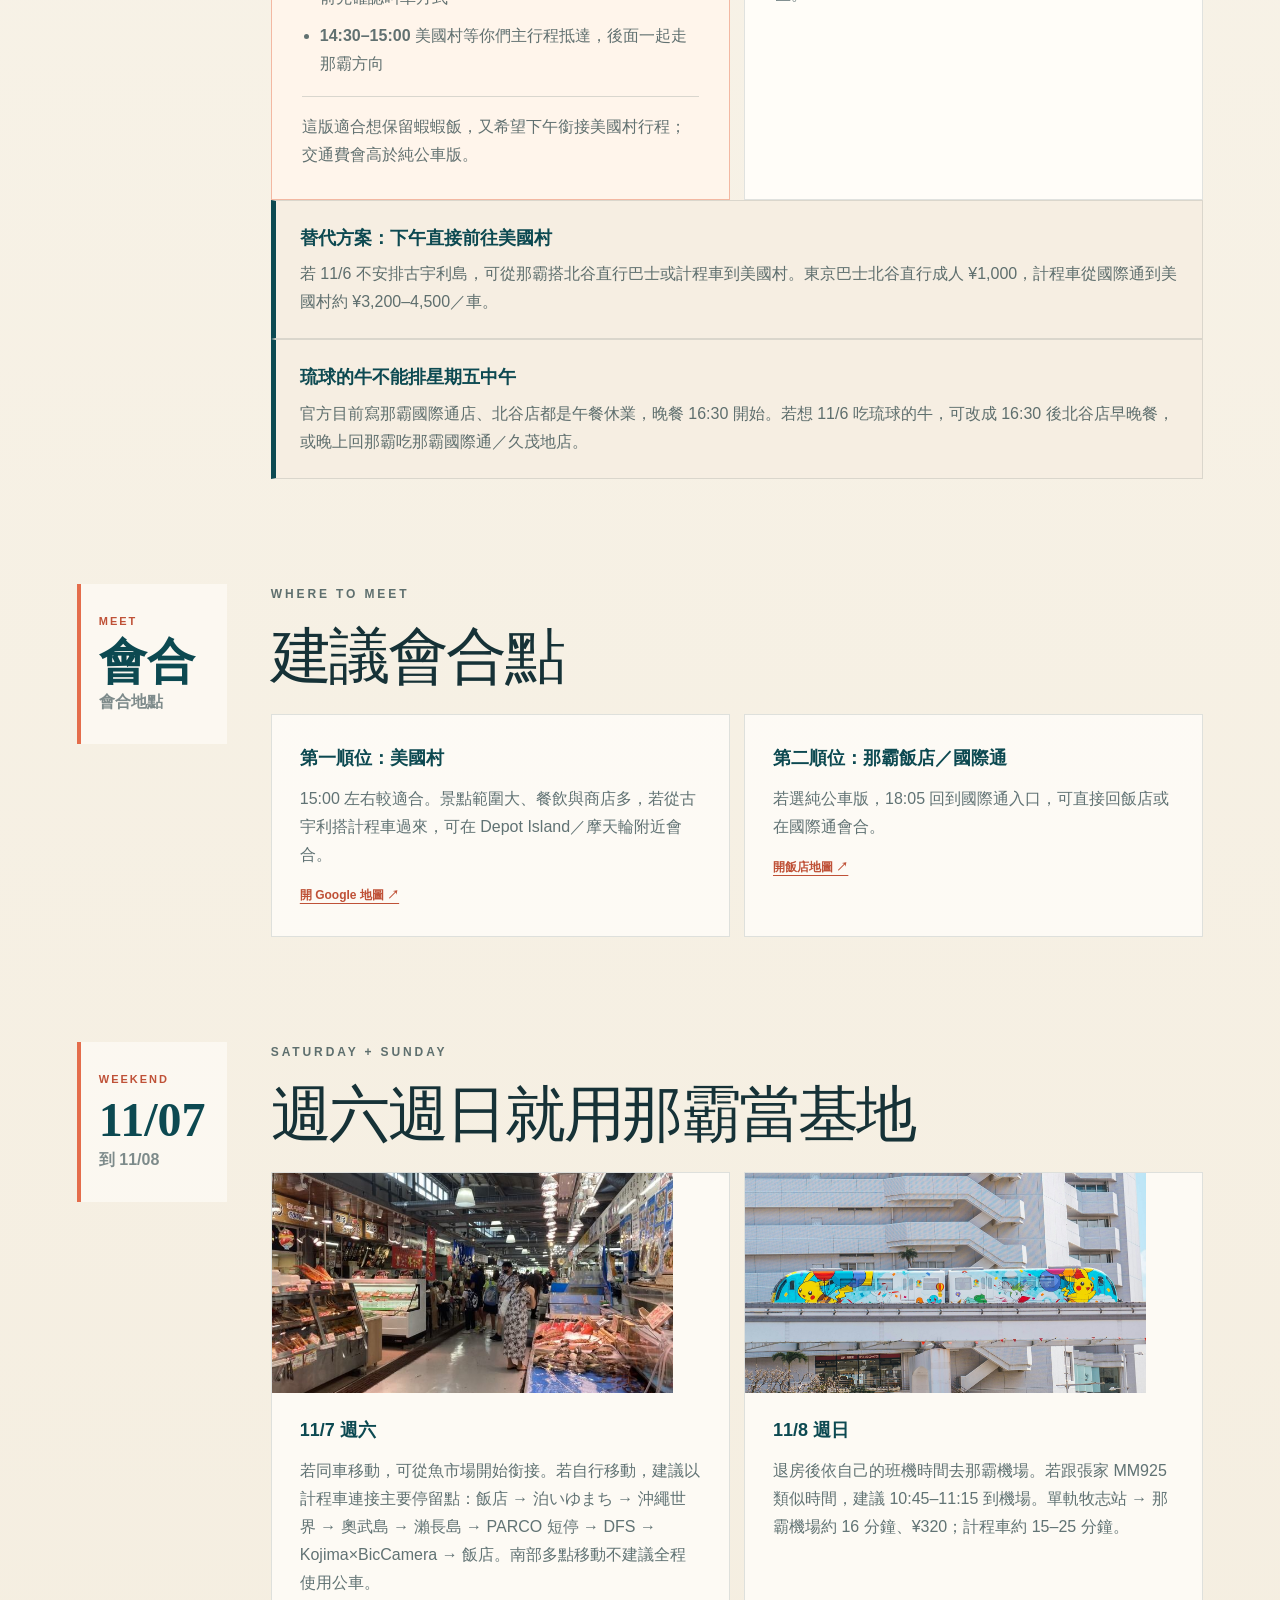
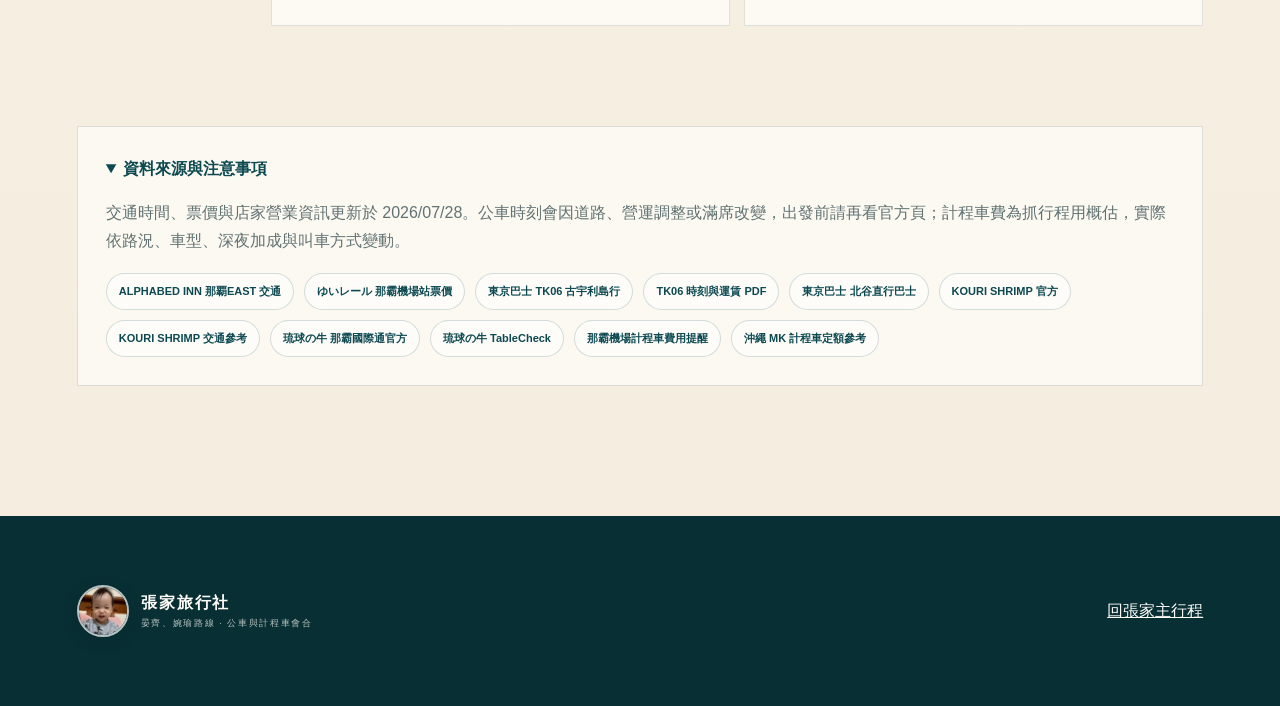
==== commit 4a5333f0: "Add itinerary pace check" ====
--- a/friends.html
+++ b/friends.html
@@ -200,7 +200,7 @@
           <article>
             <img src="assets/market-fish-2.jpg" alt="泊いゆまち魚市場">
             <h3>11/7 週六</h3>
-            <p>若同車移動，可從魚市場開始銜接。若自行移動，建議以計程車連接主要停留點：飯店 → 泊いゆまち → 沖繩世界 → 奧武島 → PARCO → Kojima×BicCamera → 飯店。南部多點移動不建議全程使用公車。</p>
+            <p>若同車移動，可從魚市場開始銜接。若自行移動，建議以計程車連接主要停留點：飯店 → 泊いゆまち → 沖繩世界 → 奧武島 → 瀨長島 → PARCO 短停 → DFS → Kojima×BicCamera → 飯店。南部多點移動不建議全程使用公車。</p>
           </article>
           <article>
             <img src="assets/naha-monorail.jpg" alt="那霸單軌">
--- a/styles.css
+++ b/styles.css
@@ -2494,6 +2494,70 @@
   line-height: 1.8;
 }
 
+.pace-check {
+  scroll-margin-top: 104px;
+  margin-top: 32px;
+  padding: 34px;
+  border: 1px solid rgba(12, 73, 81, .14);
+  background: rgba(255, 253, 248, .78);
+  box-shadow: 0 18px 50px rgba(20, 54, 58, .08);
+}
+
+.pace-check .section-heading {
+  margin-bottom: 24px;
+}
+
+.pace-grid {
+  display: grid;
+  grid-template-columns: repeat(3, 1fr);
+  gap: 14px;
+}
+
+.pace-card {
+  padding: 22px;
+  border: 1px solid rgba(12, 73, 81, .12);
+  border-left: 5px solid var(--sea);
+  background: var(--white);
+}
+
+.pace-card span {
+  color: var(--sea);
+  font-size: 10px;
+  font-weight: 900;
+  letter-spacing: .18em;
+}
+
+.pace-card h3 {
+  margin: 10px 0 9px;
+  color: var(--deep);
+  font-family: "Noto Serif TC", Georgia, serif;
+  font-size: 20px;
+}
+
+.pace-card p {
+  margin: 0;
+  color: rgba(22, 50, 55, .68);
+  font-size: 12px;
+  line-height: 1.75;
+}
+
+.pace-watch {
+  border-left-color: var(--coral);
+}
+
+.pace-watch span {
+  color: var(--coral-dark);
+}
+
+.pace-tight {
+  border-left-color: #b94730;
+  background: #fff5ef;
+}
+
+.pace-tight span {
+  color: #b94730;
+}
+
 .route-summary {
   color: var(--white);
   background: var(--deep);
@@ -4668,6 +4732,19 @@
     padding: 22px 20px;
   }
 
+  .pace-check {
+    scroll-margin-top: 128px;
+    padding: 22px 18px;
+  }
+
+  .pace-grid {
+    grid-template-columns: 1fr;
+  }
+
+  .pace-card {
+    padding: 18px;
+  }
+
   .route-inner {
     padding-top: 60px;
     padding-bottom: 60px;
